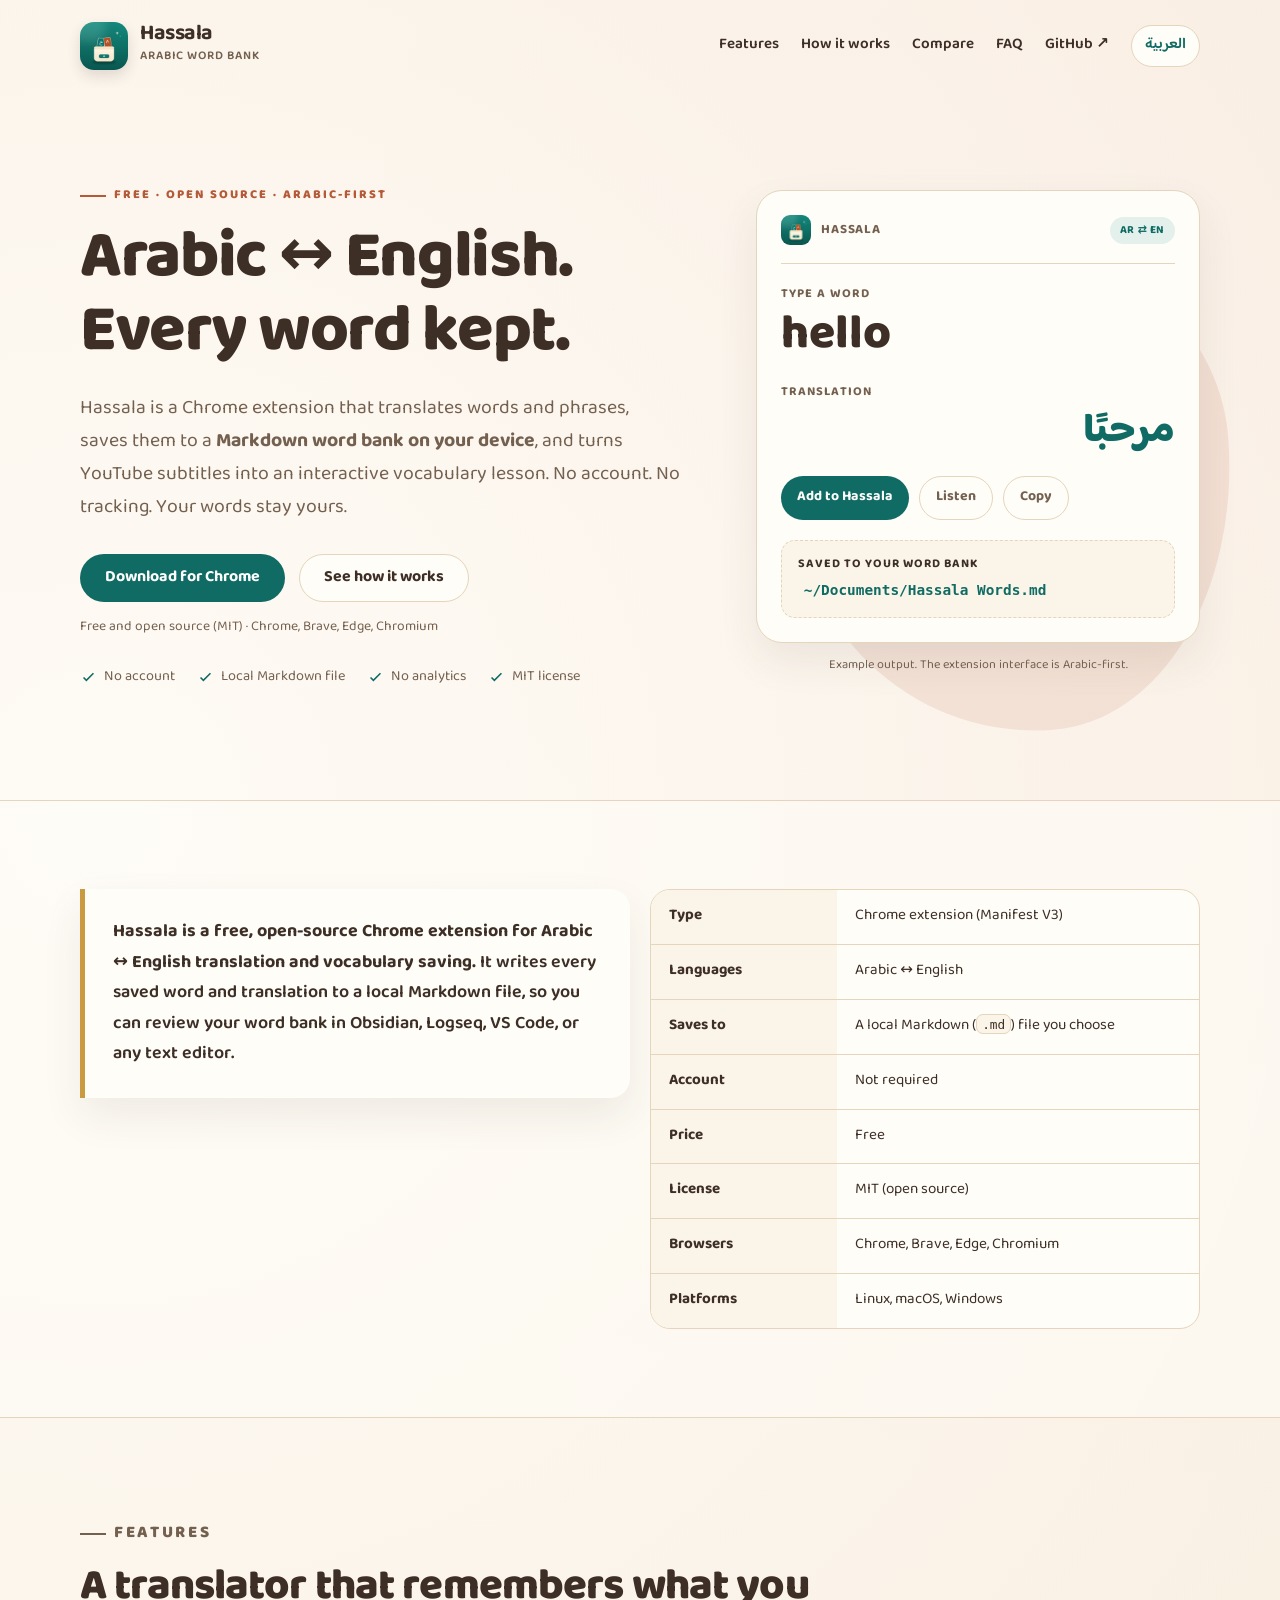
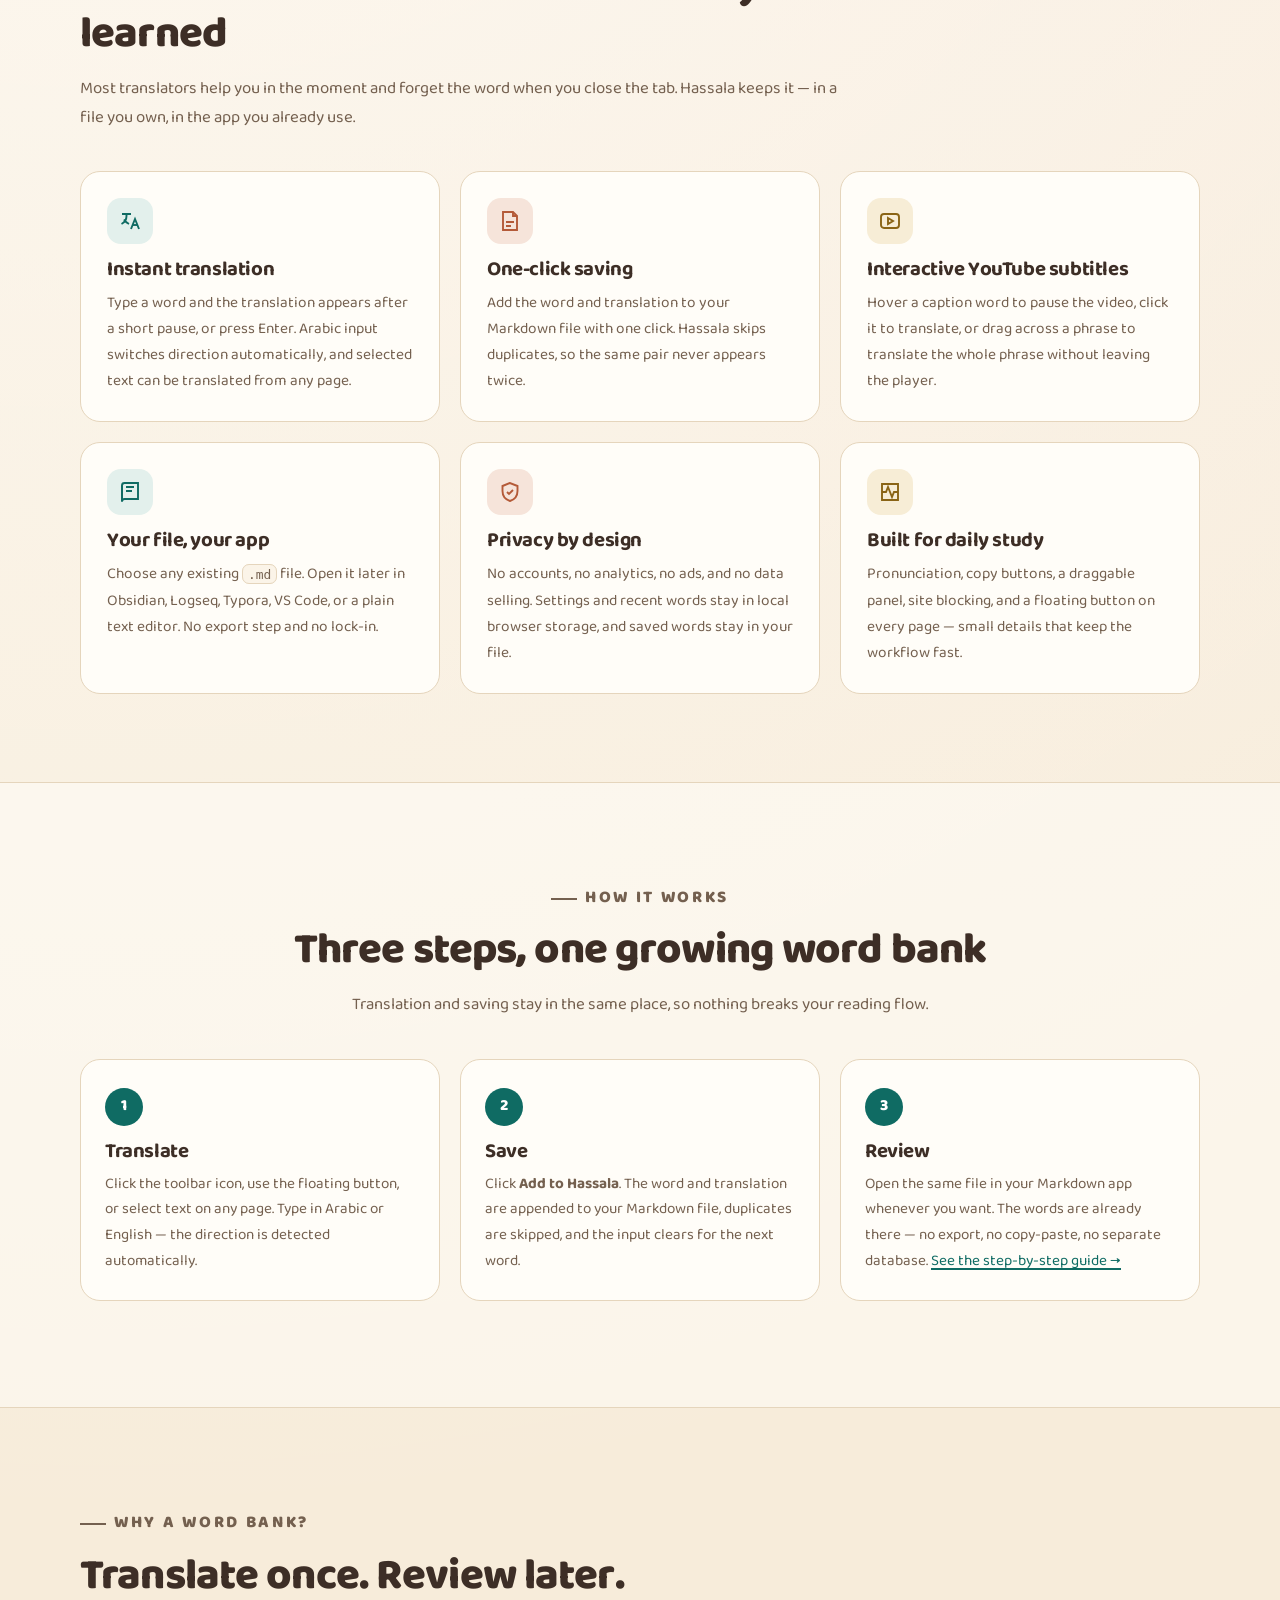
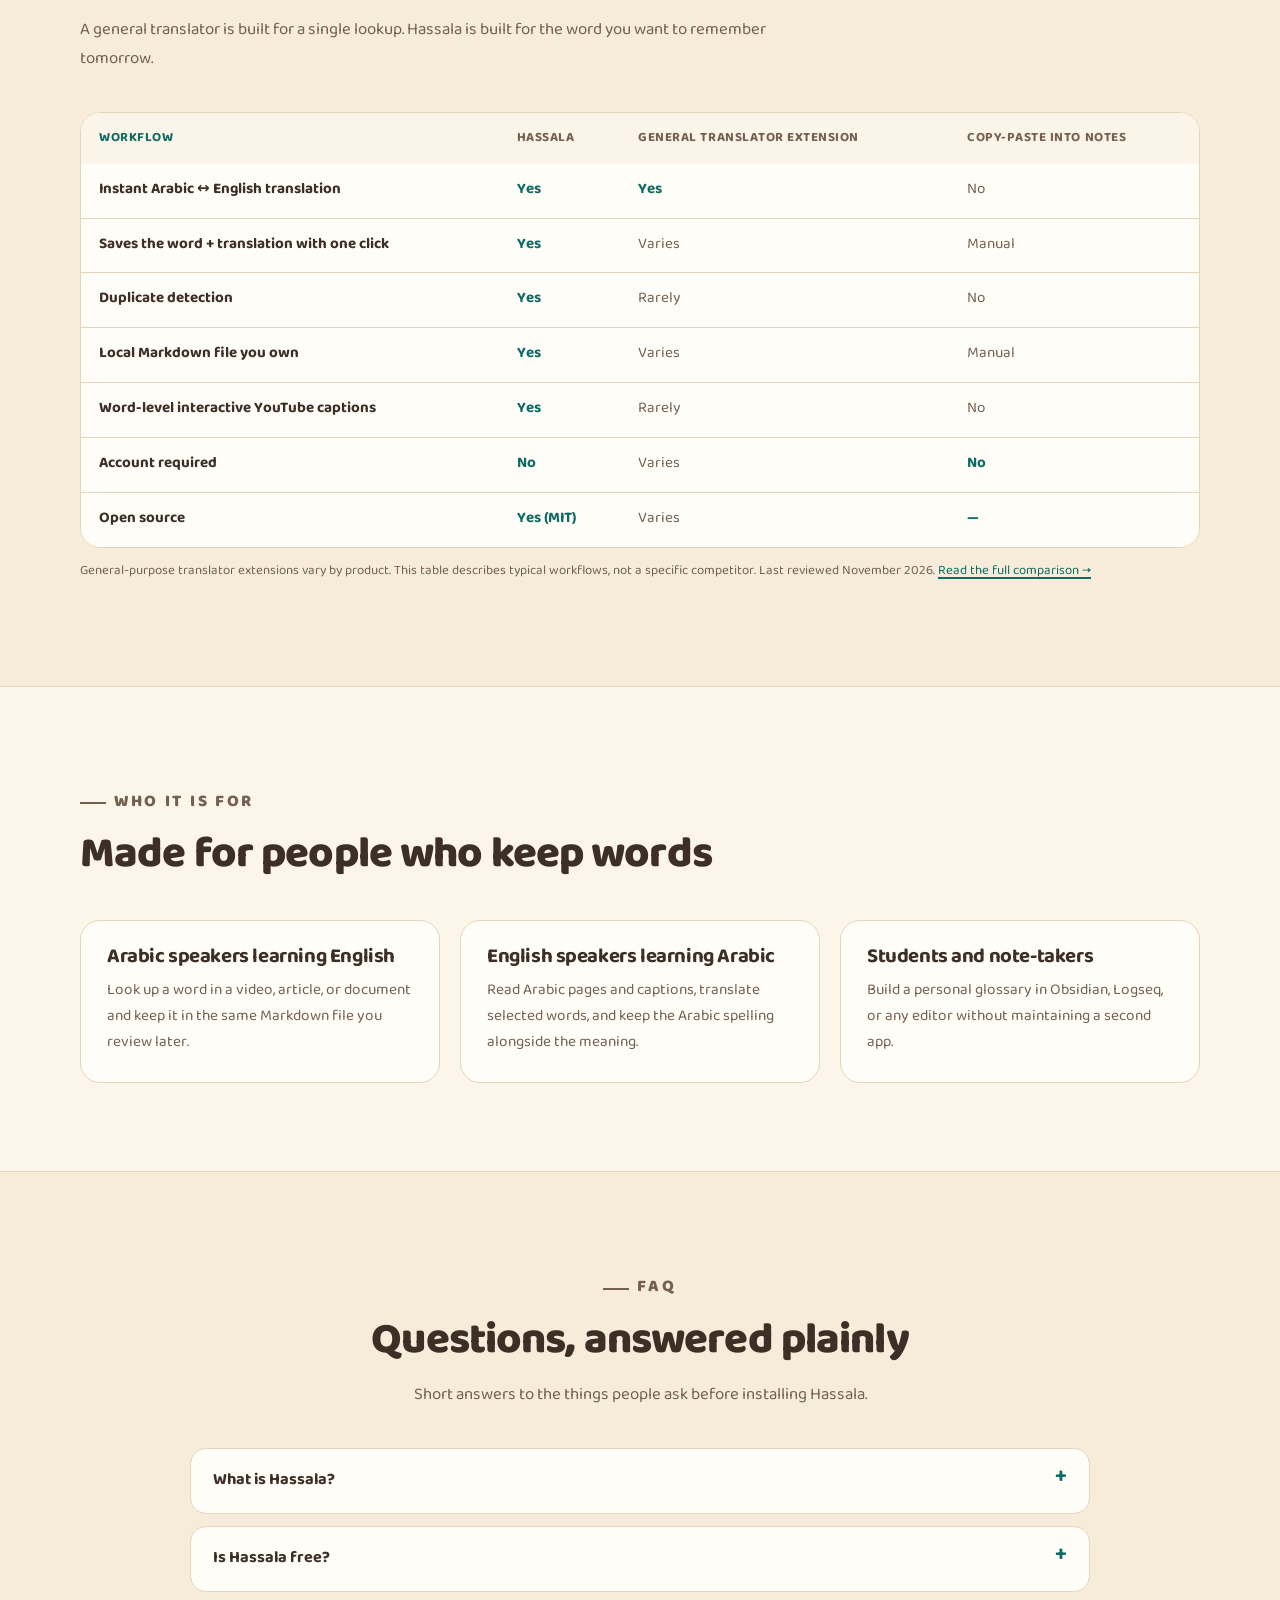
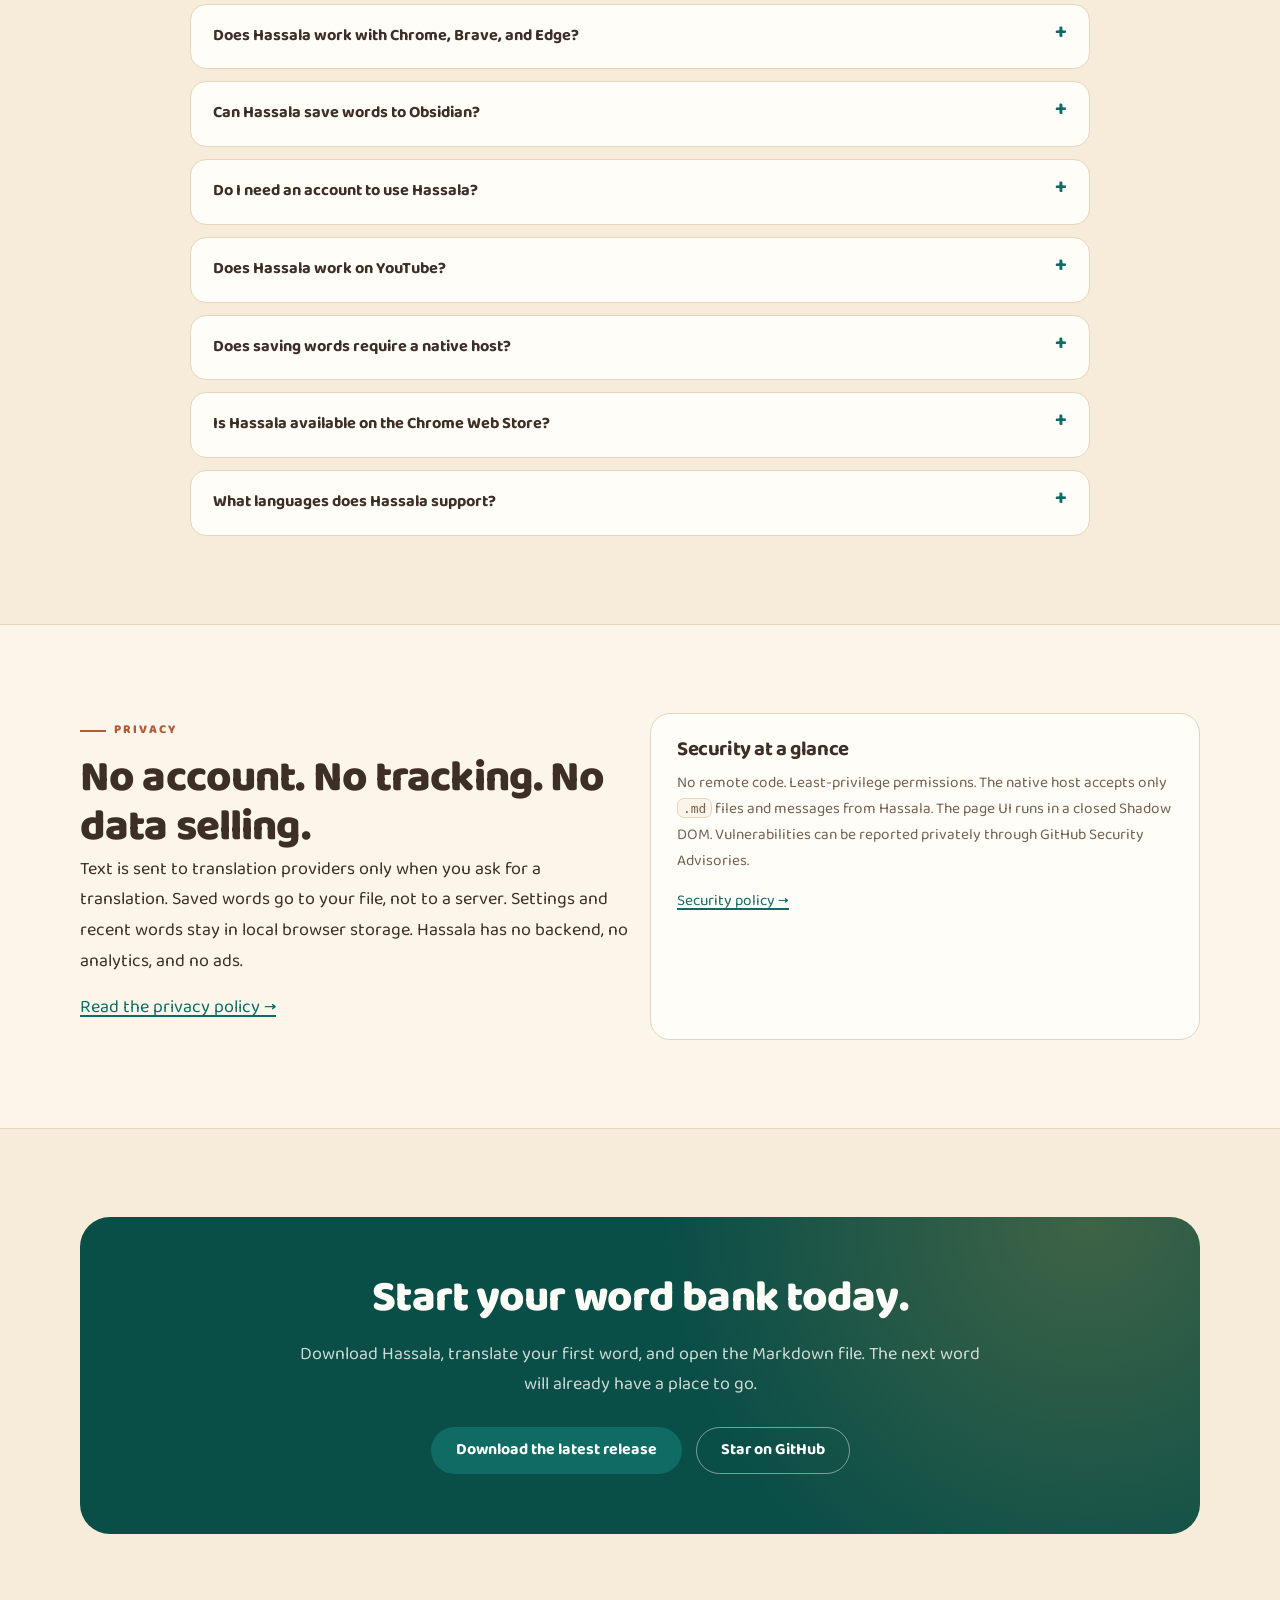
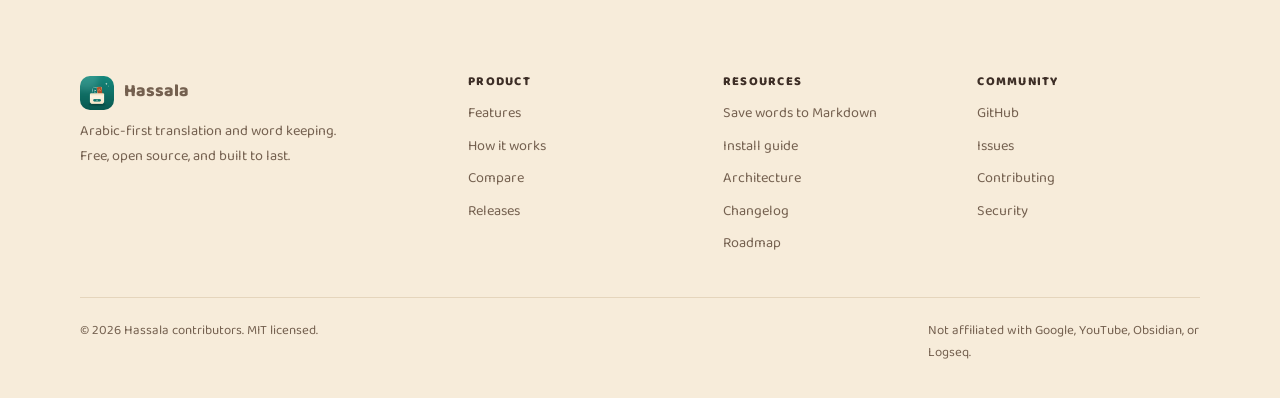
==== site/index.html @ 53e11ca1 "Add bilingual Markdown word bank guides" ====
<!doctype html>
<html lang="en">
<head>
  <meta charset="utf-8">
  <meta name="viewport" content="width=device-width, initial-scale=1">
  <title>Hassala — Arabic ↔ English Chrome Translator &amp; Word Bank</title>
  <meta name="description" content="Hassala is a free, open-source Chrome extension that translates Arabic ↔ English, saves every word to a Markdown word bank on your device, and makes YouTube subtitles interactive. No account, no tracking.">
  <link rel="canonical" href="https://nagdista-dev.github.io/hassala/">
  <link rel="alternate" hreflang="en" href="https://nagdista-dev.github.io/hassala/">
  <link rel="alternate" hreflang="ar" href="https://nagdista-dev.github.io/hassala/ar/">
  <link rel="alternate" hreflang="x-default" href="https://nagdista-dev.github.io/hassala/">
  <meta name="theme-color" content="#0f6b63">
  <meta name="robots" content="index, follow, max-image-preview:large">
  <meta name="author" content="Hassala contributors">

  <meta property="og:type" content="website">
  <meta property="og:site_name" content="Hassala">
  <meta property="og:title" content="Hassala — Arabic ↔ English Translator for Chrome">
  <meta property="og:description" content="Translate Arabic ↔ English, save every word to a Markdown word bank, and turn YouTube subtitles into a vocabulary lesson. Free, open source, no account.">
  <meta property="og:url" content="https://nagdista-dev.github.io/hassala/">
  <meta property="og:image" content="https://nagdista-dev.github.io/hassala/assets/social-preview-en.png">
  <meta property="og:image:width" content="1280">
  <meta property="og:image:height" content="640">
  <meta property="og:image:alt" content="Hassala — Arabic-first translator and Markdown word bank">
  <meta property="og:locale" content="en_US">
  <meta property="og:locale:alternate" content="ar_AR">
  <meta name="twitter:card" content="summary_large_image">
  <meta name="twitter:title" content="Hassala — Arabic ↔ English Translator for Chrome">
  <meta name="twitter:description" content="Translate Arabic ↔ English, save every word to a Markdown word bank, and make YouTube subtitles interactive. Free and open source.">
  <meta name="twitter:image" content="https://nagdista-dev.github.io/hassala/assets/social-preview-en.png">

  <link rel="icon" type="image/png" href="assets/icon128.png">
  <link rel="apple-touch-icon" href="assets/icon192.png">
  <link rel="manifest" href="site.webmanifest">
  <link rel="preload" href="assets/fonts/BalooBhaijaan2-Variable.woff2" as="font" type="font/woff2" crossorigin>
  <link rel="stylesheet" href="assets/style.css">

  <script type="application/ld+json">
  {
    "@context": "https://schema.org",
    "@graph": [
      {
        "@type": "SoftwareApplication",
        "@id": "https://nagdista-dev.github.io/hassala/#app",
        "name": "Hassala",
        "alternateName": ["حصالة", "Hassala Arabic Word Translator"],
        "applicationCategory": "EducationalApplication",
        "applicationSubCategory": "Language Learning",
        "operatingSystem": "Chrome, Brave, Edge, Chromium",
        "description": "Hassala is a free, open-source Chrome extension that translates Arabic and English, saves words to a local Markdown word bank, and makes YouTube subtitles interactive.",
        "url": "https://nagdista-dev.github.io/hassala/",
        "downloadUrl": "https://github.com/nagdista-dev/hassala/releases/latest",
        "codeRepository": "https://github.com/nagdista-dev/hassala",
        "license": "https://opensource.org/licenses/MIT",
        "inLanguage": ["ar", "en"],
        "isAccessibleForFree": true,
        "offers": {
          "@type": "Offer",
          "price": "0",
          "priceCurrency": "USD"
        },
        "featureList": [
          "Instant Arabic ↔ English translation",
          "Save words to a local Markdown word bank",
          "Duplicate detection",
          "Interactive YouTube subtitles",
          "Floating translator on any page",
          "Pronunciation and copy buttons",
          "No account and no tracking"
        ],
        "screenshot": "https://nagdista-dev.github.io/hassala/assets/social-preview-en.png",
        "publisher": {
          "@type": "Organization",
          "name": "Hassala contributors",
          "url": "https://github.com/nagdista-dev/hassala"
        }
      },
      {
        "@type": "WebSite",
        "@id": "https://nagdista-dev.github.io/hassala/#website",
        "name": "Hassala",
        "url": "https://nagdista-dev.github.io/hassala/",
        "inLanguage": ["en", "ar"],
        "about": { "@id": "https://nagdista-dev.github.io/hassala/#app" }
      },
      {
        "@type": "FAQPage",
        "@id": "https://nagdista-dev.github.io/hassala/#faq",
        "mainEntity": [
          {
            "@type": "Question",
            "name": "What is Hassala?",
            "acceptedAnswer": {
              "@type": "Answer",
              "text": "Hassala is a free, open-source Chrome extension for Arabic ↔ English translation and vocabulary saving. It translates words and phrases, writes each saved word and translation to a Markdown file on your device, and makes YouTube subtitles interactive. It does not require an account."
            }
          },
          {
            "@type": "Question",
            "name": "Is Hassala free?",
            "acceptedAnswer": {
              "@type": "Answer",
              "text": "Yes. Hassala is free and open source under the MIT license. There is no subscription, no account, and no paid tier."
            }
          },
          {
            "@type": "Question",
            "name": "Does Hassala work with Chrome, Brave, and Edge?",
            "acceptedAnswer": {
              "@type": "Answer",
              "text": "Yes. Hassala is a Manifest V3 extension that runs on Chrome, Brave, Edge, and Chromium on Linux, macOS, and Windows."
            }
          },
          {
            "@type": "Question",
            "name": "Can Hassala save words to Obsidian?",
            "acceptedAnswer": {
              "@type": "Answer",
              "text": "Yes. Hassala saves words to a standard Markdown file at a path you choose, so you can open that file in Obsidian, Logseq, Typora, VS Code, or any Markdown editor. The file does not have to live inside an Obsidian vault."
            }
          },
          {
            "@type": "Question",
            "name": "Do I need an account to use Hassala?",
            "acceptedAnswer": {
              "@type": "Answer",
              "text": "No. Hassala has no accounts, no sign-in, no analytics, and no tracking. Settings and recent words are stored locally in the browser."
            }
          },
          {
            "@type": "Question",
            "name": "Does Hassala work on YouTube?",
            "acceptedAnswer": {
              "@type": "Answer",
              "text": "Yes. When captions are enabled, Hassala replaces the native caption layer with interactive subtitles. Hover a word to pause the video, click a word to translate it, or drag across a phrase to translate the whole phrase."
            }
          },
          {
            "@type": "Question",
            "name": "Does saving words require a native host?",
            "acceptedAnswer": {
              "@type": "Answer",
              "text": "Yes. Browsers cannot write to arbitrary files, so Hassala uses a small local native messaging host to append rows to your Markdown file. The host is installed once, runs locally, and accepts messages only from Hassala. Translation, subtitles, and the floating panel work without it."
            }
          },
          {
            "@type": "Question",
            "name": "Is Hassala available on the Chrome Web Store?",
            "acceptedAnswer": {
              "@type": "Answer",
              "text": "Not yet. The Chrome Web Store release is being prepared. You can install Hassala today from the public GitHub releases page using the tester package and Load unpacked."
            }
          },
          {
            "@type": "Question",
            "name": "What languages does Hassala support?",
            "acceptedAnswer": {
              "@type": "Answer",
              "text": "Hassala translates between Arabic and English. The interface is Arabic-first with full right-to-left support, and the project documentation is available in English."
            }
          }
        ]
      }
    ]
  }
  </script>
</head>
<body>
  <a class="skip-link" href="#main">Skip to content</a>

  <header class="site-header">
    <div class="wrap">
      <a class="brand" href="./" aria-label="Hassala home">
        <img src="assets/icon128.png" width="48" height="48" alt="">
        <span class="brand-text">
          <strong>Hassala</strong>
          <span class="brand-sub">Arabic word bank</span>
        </span>
      </a>
      <nav class="site-nav" aria-label="Main navigation">
        <a href="#features">Features</a>
        <a href="#how-it-works">How it works</a>
        <a href="compare/">Compare</a>
        <a href="#faq">FAQ</a>
        <a href="https://github.com/nagdista-dev/hassala" rel="noopener">GitHub ↗</a>
        <a class="lang-switch" href="ar/" lang="ar" hreflang="ar">العربية</a>
      </nav>
    </div>
  </header>

  <main id="main">
    <section class="hero wrap" aria-labelledby="hero-title">
      <div>
        <p class="eyebrow">Free · Open source · Arabic-first</p>
        <h1 id="hero-title">Arabic ↔ English.<br>Every word kept.</h1>
        <p class="lead">
          Hassala is a Chrome extension that translates words and phrases, saves
          them to a <strong>Markdown word bank on your device</strong>, and turns
          YouTube subtitles into an interactive vocabulary lesson. No account. No
          tracking. Your words stay yours.
        </p>
        <div class="hero-actions">
          <a class="button" href="https://github.com/nagdista-dev/hassala/releases/latest" rel="noopener">
            Download for Chrome
          </a>
          <a class="button secondary" href="#how-it-works">See how it works</a>
        </div>
        <p class="hero-note">Free and open source (MIT) · Chrome, Brave, Edge, Chromium</p>
        <ul class="trust-row">
          <li>
            <svg viewBox="0 0 24 24" fill="none" stroke="currentColor" stroke-width="2.2" aria-hidden="true"><path d="m5 12 4 4L19 6"/></svg>
            No account
          </li>
          <li>
            <svg viewBox="0 0 24 24" fill="none" stroke="currentColor" stroke-width="2.2" aria-hidden="true"><path d="m5 12 4 4L19 6"/></svg>
            Local Markdown file
          </li>
          <li>
            <svg viewBox="0 0 24 24" fill="none" stroke="currentColor" stroke-width="2.2" aria-hidden="true"><path d="m5 12 4 4L19 6"/></svg>
            No analytics
          </li>
          <li>
            <svg viewBox="0 0 24 24" fill="none" stroke="currentColor" stroke-width="2.2" aria-hidden="true"><path d="m5 12 4 4L19 6"/></svg>
            MIT license
          </li>
        </ul>
      </div>

      <div class="demo" aria-label="Example of a translated word saved to a Markdown file">
        <div class="demo-card">
          <div class="demo-head">
            <img src="assets/icon128.png" width="30" height="30" alt="">
            Hassala
            <span class="demo-badge">AR ⇄ EN</span>
          </div>
          <p class="demo-label">Type a word</p>
          <div class="demo-word" lang="en">hello</div>
          <p class="demo-label">Translation</p>
          <div class="demo-translation rtl" lang="ar" dir="rtl">مرحبًا</div>
          <div class="demo-actions">
            <span class="demo-save">Add to Hassala</span>
            <span class="demo-copy">Listen</span>
            <span class="demo-copy">Copy</span>
          </div>
          <div class="demo-file">
            <strong>Saved to your word bank</strong>
            <code>~/Documents/Hassala Words.md</code>
          </div>
        </div>
        <p class="demo-caption">Example output. The extension interface is Arabic-first.</p>
      </div>
    </section>

    <section class="section tint" aria-labelledby="definition-title">
      <div class="wrap">
        <div class="grid grid-2">
          <div class="callout">
            <p id="definition-title">
              <strong>Hassala is a free, open-source Chrome extension for Arabic ↔
              English translation and vocabulary saving.</strong> It writes every
              saved word and translation to a local Markdown file, so you can
              review your word bank in Obsidian, Logseq, VS Code, or any text
              editor.
            </p>
          </div>
          <div>
            <table class="fact-table">
              <caption class="sr-only">Hassala at a glance</caption>
              <tbody>
                <tr><th scope="row">Type</th><td>Chrome extension (Manifest V3)</td></tr>
                <tr><th scope="row">Languages</th><td>Arabic ↔ English</td></tr>
                <tr><th scope="row">Saves to</th><td>A local Markdown (<code>.md</code>) file you choose</td></tr>
                <tr><th scope="row">Account</th><td>Not required</td></tr>
                <tr><th scope="row">Price</th><td>Free</td></tr>
                <tr><th scope="row">License</th><td>MIT (open source)</td></tr>
                <tr><th scope="row">Browsers</th><td>Chrome, Brave, Edge, Chromium</td></tr>
                <tr><th scope="row">Platforms</th><td>Linux, macOS, Windows</td></tr>
              </tbody>
            </table>
          </div>
        </div>
      </div>
    </section>

    <section class="section" id="features" aria-labelledby="features-title">
      <div class="wrap">
        <div class="section-head">
          <p class="eyebrow">Features</p>
          <h2 id="features-title">A translator that remembers what you learned</h2>
          <p>
            Most translators help you in the moment and forget the word when you
            close the tab. Hassala keeps it — in a file you own, in the app you
            already use.
          </p>
        </div>

        <div class="grid grid-3">
          <article class="card">
            <span class="icon" aria-hidden="true">
              <svg viewBox="0 0 24 24" fill="none" stroke="currentColor" stroke-width="1.9"><path d="M4 5h9M8.5 5v2c0 3.5-2 6.5-5 8"/><path d="M6 10.5c1.2 2 3 3.5 5 4.5"/><path d="m13 20 4-10 4 10"/><path d="M14.5 16h5"/></svg>
            </span>
            <h3>Instant translation</h3>
            <p>
              Type a word and the translation appears after a short pause, or
              press Enter. Arabic input switches direction automatically, and
              selected text can be translated from any page.
            </p>
          </article>

          <article class="card">
            <span class="icon rust" aria-hidden="true">
              <svg viewBox="0 0 24 24" fill="none" stroke="currentColor" stroke-width="1.9"><path d="M5 3h10l4 4v14H5z"/><path d="M15 3v4h4"/><path d="M8 13h8M8 17h5"/></svg>
            </span>
            <h3>One-click saving</h3>
            <p>
              Add the word and translation to your Markdown file with one click.
              Hassala skips duplicates, so the same pair never appears twice.
            </p>
          </article>

          <article class="card">
            <span class="icon gold" aria-hidden="true">
              <svg viewBox="0 0 24 24" fill="none" stroke="currentColor" stroke-width="1.9"><rect x="3" y="5" width="18" height="14" rx="3"/><path d="m10 9 5 3-5 3z"/></svg>
            </span>
            <h3>Interactive YouTube subtitles</h3>
            <p>
              Hover a caption word to pause the video, click it to translate, or
              drag across a phrase to translate the whole phrase without leaving
              the player.
            </p>
          </article>

          <article class="card">
            <span class="icon" aria-hidden="true">
              <svg viewBox="0 0 24 24" fill="none" stroke="currentColor" stroke-width="1.9"><path d="M4 5.5A2.5 2.5 0 0 1 6.5 3H20v16H6.5A2.5 2.5 0 0 0 4 21.5z"/><path d="M4 5.5v16"/><path d="M8 7h8M8 11h6"/></svg>
            </span>
            <h3>Your file, your app</h3>
            <p>
              Choose any existing <code>.md</code> file. Open it later in
              Obsidian, Logseq, Typora, VS Code, or a plain text editor. No
              export step and no lock-in.
            </p>
          </article>

          <article class="card">
            <span class="icon rust" aria-hidden="true">
              <svg viewBox="0 0 24 24" fill="none" stroke="currentColor" stroke-width="1.9"><path d="M12 3 4.5 6v5c0 4.5 3 8.5 7.5 10 4.5-1.5 7.5-5.5 7.5-10V6z"/><path d="m9 12 2 2 4-4"/></svg>
            </span>
            <h3>Privacy by design</h3>
            <p>
              No accounts, no analytics, no ads, and no data selling. Settings and
              recent words stay in local browser storage, and saved words stay in
              your file.
            </p>
          </article>

          <article class="card">
            <span class="icon gold" aria-hidden="true">
              <svg viewBox="0 0 24 24" fill="none" stroke="currentColor" stroke-width="1.9"><path d="M4 12h4l2-5 4 10 2-5h4"/><path d="M4 4h16v16H4z"/></svg>
            </span>
            <h3>Built for daily study</h3>
            <p>
              Pronunciation, copy buttons, a draggable panel, site blocking, and
              a floating button on every page — small details that keep the
              workflow fast.
            </p>
          </article>
        </div>
      </div>
    </section>

    <section class="section tint" id="how-it-works" aria-labelledby="how-title">
      <div class="wrap">
        <div class="section-head center">
          <p class="eyebrow">How it works</p>
          <h2 id="how-title">Three steps, one growing word bank</h2>
          <p>Translation and saving stay in the same place, so nothing breaks your reading flow.</p>
        </div>

        <ol class="steps">
          <li class="step">
            <h3>Translate</h3>
            <p>
              Click the toolbar icon, use the floating button, or select text on
              any page. Type in Arabic or English — the direction is detected
              automatically.
            </p>
          </li>
          <li class="step">
            <h3>Save</h3>
            <p>
              Click <strong>Add to Hassala</strong>. The word and translation are
              appended to your Markdown file, duplicates are skipped, and the
              input clears for the next word.
            </p>
          </li>
          <li class="step">
            <h3>Review</h3>
            <p>
              Open the same file in your Markdown app whenever you want. The words
              are already there — no export, no copy-paste, no separate database.
              <a href="guides/save-words-to-markdown/">See the step-by-step guide →</a>
            </p>
          </li>
        </ol>
      </div>
    </section>

    <section class="section" aria-labelledby="compare-title">
      <div class="wrap">
        <div class="section-head">
          <p class="eyebrow">Why a word bank?</p>
          <h2 id="compare-title">Translate once. Review later.</h2>
          <p>
            A general translator is built for a single lookup. Hassala is built
            for the word you want to remember tomorrow.
          </p>
        </div>

        <div class="table-scroll">
          <table class="compare-table">
            <thead>
              <tr>
                <th scope="col">Workflow</th>
                <th scope="col">Hassala</th>
                <th scope="col">General translator extension</th>
                <th scope="col">Copy-paste into notes</th>
              </tr>
            </thead>
            <tbody>
              <tr>
                <td>Instant Arabic ↔ English translation</td>
                <td class="yes">Yes</td>
                <td class="yes">Yes</td>
                <td class="varies">No</td>
              </tr>
              <tr>
                <td>Saves the word + translation with one click</td>
                <td class="yes">Yes</td>
                <td class="varies">Varies</td>
                <td class="varies">Manual</td>
              </tr>
              <tr>
                <td>Duplicate detection</td>
                <td class="yes">Yes</td>
                <td class="varies">Rarely</td>
                <td class="varies">No</td>
              </tr>
              <tr>
                <td>Local Markdown file you own</td>
                <td class="yes">Yes</td>
                <td class="varies">Varies</td>
                <td class="varies">Manual</td>
              </tr>
              <tr>
                <td>Word-level interactive YouTube captions</td>
                <td class="yes">Yes</td>
                <td class="varies">Rarely</td>
                <td class="varies">No</td>
              </tr>
              <tr>
                <td>Account required</td>
                <td class="yes">No</td>
                <td class="varies">Varies</td>
                <td class="yes">No</td>
              </tr>
              <tr>
                <td>Open source</td>
                <td class="yes">Yes (MIT)</td>
                <td class="varies">Varies</td>
                <td class="yes">—</td>
              </tr>
            </tbody>
          </table>
        </div>
        <p class="table-note">
          General-purpose translator extensions vary by product. This table
          describes typical workflows, not a specific competitor. Last reviewed
          November 2026. <a href="compare/">Read the full comparison →</a>
        </p>
      </div>
    </section>

    <section class="section tint" aria-labelledby="who-title">
      <div class="wrap">
        <div class="section-head">
          <p class="eyebrow">Who it is for</p>
          <h2 id="who-title">Made for people who keep words</h2>
        </div>
        <div class="grid grid-3">
          <div class="card">
            <h3>Arabic speakers learning English</h3>
            <p>Look up a word in a video, article, or document and keep it in the same Markdown file you review later.</p>
          </div>
          <div class="card">
            <h3>English speakers learning Arabic</h3>
            <p>Read Arabic pages and captions, translate selected words, and keep the Arabic spelling alongside the meaning.</p>
          </div>
          <div class="card">
            <h3>Students and note-takers</h3>
            <p>Build a personal glossary in Obsidian, Logseq, or any editor without maintaining a second app.</p>
          </div>
        </div>
      </div>
    </section>

    <section class="section" id="faq" aria-labelledby="faq-title">
      <div class="wrap">
        <div class="section-head center">
          <p class="eyebrow">FAQ</p>
          <h2 id="faq-title">Questions, answered plainly</h2>
          <p>Short answers to the things people ask before installing Hassala.</p>
        </div>

        <div class="faq">
          <details class="faq-item">
            <summary>What is Hassala?</summary>
            <p>
              Hassala is a free, open-source Chrome extension for Arabic ↔ English
              translation and vocabulary saving. It translates words and phrases,
              writes each saved word and translation to a Markdown file on your
              device, and makes YouTube subtitles interactive. It does not require
              an account.
            </p>
          </details>

          <details class="faq-item">
            <summary>Is Hassala free?</summary>
            <p>
              Yes. Hassala is free and open source under the MIT license. There is
              no subscription, no account, and no paid tier.
            </p>
          </details>

          <details class="faq-item">
            <summary>Does Hassala work with Chrome, Brave, and Edge?</summary>
            <p>
              Yes. Hassala is a Manifest V3 extension that runs on Chrome, Brave,
              Edge, and Chromium on Linux, macOS, and Windows.
            </p>
          </details>

          <details class="faq-item">
            <summary>Can Hassala save words to Obsidian?</summary>
            <p>
              Yes. Hassala saves words to a standard Markdown file at a path you
              choose, so you can open that file in Obsidian, Logseq, Typora, VS
              Code, or any Markdown editor. The file does not have to live inside
              an Obsidian vault.
              <a href="guides/save-words-to-markdown/">Follow the step-by-step guide →</a>
            </p>
          </details>

          <details class="faq-item">
            <summary>Do I need an account to use Hassala?</summary>
            <p>
              No. Hassala has no accounts, no sign-in, no analytics, and no
              tracking. Settings and recent words are stored locally in the
              browser.
            </p>
          </details>

          <details class="faq-item">
            <summary>Does Hassala work on YouTube?</summary>
            <p>
              Yes. When captions are enabled, Hassala replaces the native caption
              layer with interactive subtitles. Hover a word to pause the video,
              click a word to translate it, or drag across a phrase to translate
              the whole phrase.
            </p>
          </details>

          <details class="faq-item">
            <summary>Does saving words require a native host?</summary>
            <p>
              Yes. Browsers cannot write to arbitrary files, so Hassala uses a
              small local native messaging host to append rows to your Markdown
              file. The host is installed once, runs locally, and accepts messages
              only from Hassala. Translation, subtitles, and the floating panel
              work without it.
            </p>
          </details>

          <details class="faq-item">
            <summary>Is Hassala available on the Chrome Web Store?</summary>
            <p>
              Not yet. The Chrome Web Store release is being prepared. You can
              install Hassala today from the public
              <a href="https://github.com/nagdista-dev/hassala/releases/latest" rel="noopener">GitHub releases page</a>
              using the tester package and Load unpacked.
            </p>
          </details>

          <details class="faq-item">
            <summary>What languages does Hassala support?</summary>
            <p>
              Hassala translates between Arabic and English. The interface is
              Arabic-first with full right-to-left support, and the project
              documentation is available in English.
            </p>
          </details>
        </div>
      </div>
    </section>

    <section class="section tint" aria-labelledby="privacy-title">
      <div class="wrap">
        <div class="grid grid-2">
          <div>
            <p class="eyebrow">Privacy</p>
            <h2 id="privacy-title">No account. No tracking. No data selling.</h2>
            <p>
              Text is sent to translation providers only when you ask for a
              translation. Saved words go to your file, not to a server. Settings
              and recent words stay in local browser storage. Hassala has no
              backend, no analytics, and no ads.
            </p>
            <p>
              <a href="https://github.com/nagdista-dev/hassala/blob/main/docs/PRIVACY.md" rel="noopener">Read the privacy policy →</a>
            </p>
          </div>
          <div class="card">
            <h3>Security at a glance</h3>
            <p>
              No remote code. Least-privilege permissions. The native host accepts
              only <code>.md</code> files and messages from Hassala. The page UI
              runs in a closed Shadow DOM. Vulnerabilities can be reported
              privately through GitHub Security Advisories.
            </p>
            <p style="margin-top: 14px;">
              <a href="https://github.com/nagdista-dev/hassala/security/policy" rel="noopener">Security policy →</a>
            </p>
          </div>
        </div>
      </div>
    </section>

    <section class="section">
      <div class="wrap">
        <div class="cta-band">
          <h2>Start your word bank today.</h2>
          <p>
            Download Hassala, translate your first word, and open the Markdown
            file. The next word will already have a place to go.
          </p>
          <div class="hero-actions">
            <a class="button" href="https://github.com/nagdista-dev/hassala/releases/latest" rel="noopener">
              Download the latest release
            </a>
            <a class="button ghost-light" href="https://github.com/nagdista-dev/hassala" rel="noopener">
              Star on GitHub
            </a>
          </div>
        </div>
      </div>
    </section>
  </main>

  <footer class="site-footer">
    <div class="wrap">
      <div class="footer-grid">
        <div>
          <a class="footer-brand" href="./">
            <img src="assets/icon128.png" width="34" height="34" alt="">
            Hassala
          </a>
          <p>Arabic-first translation and word keeping. Free, open source, and built to last.</p>
        </div>
        <div>
          <h2>Product</h2>
          <ul>
            <li><a href="#features">Features</a></li>
            <li><a href="#how-it-works">How it works</a></li>
            <li><a href="compare/">Compare</a></li>
            <li><a href="https://github.com/nagdista-dev/hassala/releases" rel="noopener">Releases</a></li>
          </ul>
        </div>
        <div>
          <h2>Resources</h2>
          <ul>
            <li><a href="guides/save-words-to-markdown/">Save words to Markdown</a></li>
            <li><a href="https://github.com/nagdista-dev/hassala/blob/main/docs/INSTALL.md" rel="noopener">Install guide</a></li>
            <li><a href="https://github.com/nagdista-dev/hassala/blob/main/docs/ARCHITECTURE.md" rel="noopener">Architecture</a></li>
            <li><a href="https://github.com/nagdista-dev/hassala/blob/main/CHANGELOG.md" rel="noopener">Changelog</a></li>
            <li><a href="https://github.com/nagdista-dev/hassala/blob/main/docs/ROADMAP.md" rel="noopener">Roadmap</a></li>
          </ul>
        </div>
        <div>
          <h2>Community</h2>
          <ul>
            <li><a href="https://github.com/nagdista-dev/hassala" rel="noopener">GitHub</a></li>
            <li><a href="https://github.com/nagdista-dev/hassala/issues" rel="noopener">Issues</a></li>
            <li><a href="https://github.com/nagdista-dev/hassala/blob/main/CONTRIBUTING.md" rel="noopener">Contributing</a></li>
            <li><a href="https://github.com/nagdista-dev/hassala/security/policy" rel="noopener">Security</a></li>
          </ul>
        </div>
      </div>
      <div class="footer-bottom">
        <p>© 2026 Hassala contributors. MIT licensed.</p>
        <p>Not affiliated with Google, YouTube, Obsidian, or Logseq.</p>
      </div>
    </div>
  </footer>
</body>
</html>
---- site/assets/style.css ----
@font-face {
  font-family: "Baloo Bhaijaan 2";
  src: url("fonts/BalooBhaijaan2-Variable.woff2") format("woff2");
  font-weight: 400 800;
  font-style: normal;
  font-display: swap;
}

:root {
  --bg: #f7ecda;
  --bg-soft: #fbf4e8;
  --surface: #fffdf8;
  --ink: #3d2e26;
  --muted: #74604f;
  --teal: #0f6b63;
  --teal-dark: #0a4e48;
  --teal-soft: #e3f0ec;
  --rust: #b45a38;
  --rust-soft: #f6e4da;
  --gold: #c99a3f;
  --line: #e5d5bc;
  --shadow: 0 18px 40px rgba(61, 46, 38, 0.08);
  --radius: 20px;
  --max: 1120px;
}

*,
*::before,
*::after {
  box-sizing: border-box;
}

html {
  scroll-behavior: smooth;
  scroll-padding-top: 24px;
}

body {
  margin: 0;
  background:
    radial-gradient(circle at 8% 12%, rgba(255, 253, 248, 0.9), transparent 38%),
    radial-gradient(circle at 92% 4%, rgba(246, 228, 218, 0.7), transparent 34%),
    var(--bg);
  color: var(--ink);
  font-family: "Baloo Bhaijaan 2", "Segoe UI", system-ui, sans-serif;
  font-size: 18px;
  line-height: 1.7;
  text-rendering: optimizeLegibility;
}

img {
  max-width: 100%;
  height: auto;
}

a {
  color: var(--teal);
  text-decoration-thickness: 1.5px;
  text-underline-offset: 3px;
}

a:hover {
  color: var(--teal-dark);
}

:focus-visible {
  outline: 3px solid var(--gold);
  outline-offset: 3px;
  border-radius: 6px;
}

h1,
h2,
h3 {
  margin: 0;
  line-height: 1.12;
  letter-spacing: -0.02em;
}

h1 {
  font-size: clamp(2.5rem, 5.2vw, 4.2rem);
  font-weight: 800;
}

h2 {
  font-size: clamp(1.9rem, 3.4vw, 2.9rem);
  font-weight: 800;
}

h3 {
  font-size: 1.28rem;
  font-weight: 700;
}

p {
  margin: 0 0 1rem;
}

code {
  padding: 0.12em 0.38em;
  border: 1px solid var(--line);
  border-radius: 7px;
  background: var(--bg-soft);
  font-family: "DejaVu Sans Mono", ui-monospace, monospace;
  font-size: 0.84em;
  direction: ltr;
  unicode-bidi: embed;
}

.sr-only {
  position: absolute;
  width: 1px;
  height: 1px;
  padding: 0;
  margin: -1px;
  overflow: hidden;
  clip: rect(0, 0, 0, 0);
  white-space: nowrap;
  border: 0;
}

.skip-link {
  position: absolute;
  inset-inline-start: 16px;
  top: -80px;
  z-index: 100;
  padding: 10px 16px;
  border-radius: 10px;
  background: var(--teal);
  color: #fff;
  font-weight: 700;
  transition: top 0.15s ease;
}

.skip-link:focus {
  top: 16px;
  color: #fff;
}

.wrap {
  width: min(var(--max), calc(100% - 40px));
  margin-inline: auto;
}

.site-header {
  padding-block: 22px;
}

.site-header .wrap {
  display: flex;
  align-items: center;
  gap: 20px;
  flex-wrap: wrap;
}

.brand {
  display: inline-flex;
  align-items: center;
  gap: 12px;
  color: var(--ink);
  text-decoration: none;
}

.brand img {
  width: 48px;
  height: 48px;
  border-radius: 14px;
  box-shadow: 0 6px 14px rgba(61, 46, 38, 0.14);
}

.brand strong {
  display: block;
  color: var(--ink);
  font-size: 1.35rem;
  line-height: 1;
  letter-spacing: -0.02em;
}

.brand-sub {
  display: block;
  margin-top: 2px;
  color: var(--muted);
  font-size: 0.76rem;
  font-weight: 600;
  letter-spacing: 0.08em;
  text-transform: uppercase;
}

.site-nav {
  display: flex;
  align-items: center;
  gap: 22px;
  margin-inline-start: auto;
  flex-wrap: wrap;
}

.site-nav a {
  color: var(--ink);
  font-size: 0.95rem;
  font-weight: 600;
  text-decoration: none;
}

.site-nav a:hover {
  color: var(--teal);
}

.site-nav .nav-cta {
  padding: 9px 16px;
  border-radius: 999px;
  background: var(--teal);
  color: #fff;
}

.site-nav .nav-cta:hover {
  background: var(--teal-dark);
  color: #fff;
}

.lang-switch {
  padding: 7px 13px;
  border: 1.5px solid var(--line);
  border-radius: 999px;
  background: var(--surface);
  color: var(--teal) !important;
  font-size: 0.88rem;
  font-weight: 700;
  text-decoration: none;
}

.lang-switch:hover {
  border-color: var(--teal);
}

.hero {
  display: grid;
  grid-template-columns: 1.15fr 0.85fr;
  gap: clamp(36px, 6vw, 76px);
  align-items: center;
  padding-block: clamp(44px, 7vw, 86px) clamp(56px, 8vw, 96px);
}

.eyebrow {
  display: inline-flex;
  align-items: center;
  gap: 8px;
  margin-bottom: 16px;
  color: var(--rust);
  font-size: 0.78rem;
  font-weight: 800;
  letter-spacing: 0.16em;
  text-transform: uppercase;
}

.eyebrow::before {
  content: "";
  width: 26px;
  height: 2px;
  background: currentColor;
}

.lead {
  max-width: 56ch;
  margin-top: 20px;
  color: var(--muted);
  font-size: clamp(1.06rem, 1.6vw, 1.22rem);
}

.hero-actions {
  display: flex;
  align-items: center;
  gap: 14px;
  flex-wrap: wrap;
  margin-top: 30px;
}

.button {
  display: inline-flex;
  align-items: center;
  justify-content: center;
  gap: 9px;
  padding: 14px 24px;
  border: 1.5px solid transparent;
  border-radius: 999px;
  background: var(--teal);
  color: #fff;
  font-size: 1rem;
  font-weight: 700;
  line-height: 1.1;
  text-decoration: none;
  transition: transform 0.15s ease, background 0.15s ease, border-color 0.15s ease;
}

.button:hover {
  transform: translateY(-1px);
  background: var(--teal-dark);
  color: #fff;
}

.button.secondary {
  border-color: var(--line);
  background: var(--surface);
  color: var(--ink);
}

.button.secondary:hover {
  border-color: var(--teal);
  background: var(--surface);
  color: var(--teal);
}

.button.ghost-light {
  border-color: rgba(255, 253, 248, 0.45);
  background: transparent;
  color: #fff;
}

.button.ghost-light:hover {
  border-color: #fff;
  background: rgba(255, 255, 255, 0.08);
  color: #fff;
}

.hero-note {
  margin-top: 14px;
  color: var(--muted);
  font-size: 0.86rem;
}

.trust-row {
  display: flex;
  gap: 10px 22px;
  flex-wrap: wrap;
  margin-top: 26px;
  padding: 0;
  list-style: none;
  color: var(--muted);
  font-size: 0.9rem;
}

.trust-row li {
  display: inline-flex;
  align-items: center;
  gap: 7px;
}

.trust-row svg {
  width: 17px;
  height: 17px;
  color: var(--teal);
}

/* Hero demo */
.demo {
  position: relative;
}

.demo::before {
  content: "";
  position: absolute;
  inset: 9% -7% -8% 9%;
  z-index: -1;
  border-radius: 44% 56% 45% 55% / 52% 44% 56% 48%;
  background: rgba(180, 90, 56, 0.12);
  transform: rotate(-4deg);
}

.demo-card {
  padding: 24px;
  border: 1.5px solid var(--line);
  border-radius: 26px;
  background: var(--surface);
  box-shadow: var(--shadow);
}

.demo-head {
  display: flex;
  align-items: center;
  gap: 10px;
  padding-bottom: 18px;
  border-bottom: 1.5px solid var(--line);
  color: var(--muted);
  font-size: 0.82rem;
  font-weight: 700;
  letter-spacing: 0.06em;
  text-transform: uppercase;
}

.demo-head img {
  width: 30px;
  height: 30px;
  border-radius: 9px;
}

.demo-head .demo-badge {
  margin-inline-start: auto;
  padding: 4px 10px;
  border-radius: 999px;
  background: var(--teal-soft);
  color: var(--teal);
  font-size: 0.7rem;
  letter-spacing: 0.05em;
}

.demo-label {
  margin: 20px 0 4px;
  color: var(--muted);
  font-size: 0.78rem;
  font-weight: 700;
  letter-spacing: 0.08em;
  text-transform: uppercase;
}

.demo-word {
  font-size: clamp(2rem, 4vw, 3rem);
  font-weight: 800;
  line-height: 1.1;
}

.demo-translation {
  margin-top: 4px;
  color: var(--teal);
  font-size: clamp(1.8rem, 3.4vw, 2.5rem);
  font-weight: 800;
  line-height: 1.2;
  text-align: start;
}

.demo-translation.rtl {
  direction: rtl;
  text-align: right;
}

.demo-translation.ltr {
  direction: ltr;
  text-align: left;
}

.demo-actions {
  display: flex;
  gap: 10px;
  margin-top: 20px;
  flex-wrap: wrap;
}

.demo-actions span {
  display: inline-flex;
  align-items: center;
  padding: 9px 16px;
  border-radius: 999px;
  font-size: 0.88rem;
  font-weight: 700;
}

.demo-save {
  background: var(--teal);
  color: #fff;
}

.demo-copy {
  border: 1.5px solid var(--line);
  color: var(--muted);
}

.demo-file {
  margin-top: 20px;
  padding: 14px 16px;
  border: 1.5px dashed var(--line);
  border-radius: 14px;
  background: var(--bg-soft);
  color: var(--muted);
  font-size: 0.82rem;
}

.demo-file strong {
  display: block;
  margin-bottom: 2px;
  color: var(--ink);
  font-size: 0.76rem;
  letter-spacing: 0.08em;
  text-transform: uppercase;
}

.demo-file code {
  border: 0;
  background: transparent;
  color: var(--teal);
  font-size: 0.9rem;
  font-weight: 600;
}

.demo-caption {
  margin-top: 12px;
  color: var(--muted);
  font-size: 0.78rem;
  text-align: center;
}

/* Sections */
.section {
  padding-block: clamp(54px, 7vw, 88px);
}

.section.tint {
  border-block: 1.5px solid var(--line);
  background: rgba(255, 253, 248, 0.55);
}

.section-head {
  max-width: 760px;
  margin-bottom: 38px;
}

.section-head.center {
  margin-inline: auto;
  text-align: center;
}

.section-head.center .eyebrow {
  justify-content: center;
}

.section-head p {
  margin-top: 14px;
  color: var(--muted);
  font-size: 1.05rem;
}

.grid {
  display: grid;
  gap: 20px;
}

.grid-3 {
  grid-template-columns: repeat(3, 1fr);
}

.grid-2 {
  grid-template-columns: repeat(2, 1fr);
}

.card {
  padding: 26px;
  border: 1.5px solid var(--line);
  border-radius: var(--radius);
  background: var(--surface);
}

.card h3 {
  margin-bottom: 8px;
}

.card p {
  margin: 0;
  color: var(--muted);
  font-size: 0.96rem;
}

.icon {
  display: inline-flex;
  align-items: center;
  justify-content: center;
  width: 46px;
  height: 46px;
  margin-bottom: 16px;
  border-radius: 14px;
  background: var(--teal-soft);
  color: var(--teal);
}

.icon.rust {
  background: var(--rust-soft);
  color: var(--rust);
}

.icon.gold {
  background: #f7edd6;
  color: #8a6415;
}

.icon svg {
  width: 24px;
  height: 24px;
}

/* Steps */
.steps {
  display: grid;
  grid-template-columns: repeat(3, 1fr);
  gap: 20px;
  counter-reset: step;
  padding: 0;
  list-style: none;
}

.step {
  position: relative;
  padding: 28px 24px 24px;
  border: 1.5px solid var(--line);
  border-radius: var(--radius);
  background: var(--surface);
}

.step::before {
  counter-increment: step;
  content: counter(step);
  display: inline-flex;
  align-items: center;
  justify-content: center;
  width: 38px;
  height: 38px;
  margin-bottom: 16px;
  border-radius: 50%;
  background: var(--teal);
  color: #fff;
  font-size: 1rem;
  font-weight: 800;
}

.step h3 {
  margin-bottom: 8px;
}

.step p {
  margin: 0;
  color: var(--muted);
  font-size: 0.95rem;
}

/* Facts table */
.fact-table,
.compare-table {
  width: 100%;
  border-collapse: separate;
  border-spacing: 0;
  border: 1.5px solid var(--line);
  border-radius: var(--radius);
  background: var(--surface);
  overflow: hidden;
  font-size: 0.95rem;
}

.fact-table th,
.fact-table td,
.compare-table th,
.compare-table td {
  padding: 14px 18px;
  border-bottom: 1px solid var(--line);
  text-align: start;
  vertical-align: top;
}

.fact-table tr:last-child th,
.fact-table tr:last-child td,
.compare-table tr:last-child th,
.compare-table tr:last-child td {
  border-bottom: 0;
}

.fact-table th,
.compare-table thead th {
  width: 34%;
  background: var(--bg-soft);
  color: var(--ink);
  font-weight: 700;
}

.compare-table thead th {
  width: auto;
  color: var(--muted);
  font-size: 0.82rem;
  letter-spacing: 0.04em;
  text-transform: uppercase;
}

.compare-table thead th:first-child {
  color: var(--teal);
}

.compare-table td:first-child {
  font-weight: 700;
}

.compare-table .yes {
  color: var(--teal);
  font-weight: 700;
}

.compare-table .varies {
  color: var(--muted);
}

.table-scroll {
  overflow-x: auto;
  border-radius: var(--radius);
}

.table-note {
  margin-top: 12px;
  color: var(--muted);
  font-size: 0.82rem;
}

/* Article / guide */
.breadcrumbs {
  display: flex;
  flex-wrap: wrap;
  gap: 6px 10px;
  max-width: 840px;
  margin-inline: auto;
  margin-bottom: 18px;
  color: var(--muted);
  font-size: 0.82rem;
}

.breadcrumbs a {
  color: var(--muted);
  text-decoration: none;
}

.breadcrumbs a:hover {
  color: var(--teal);
  text-decoration: underline;
}

.article-header {
  max-width: 840px;
  margin-inline: auto;
  margin-bottom: 34px;
}

.article-header h1 {
  font-size: clamp(2.1rem, 4.2vw, 3.4rem);
}

.article-meta {
  display: flex;
  flex-wrap: wrap;
  gap: 6px 20px;
  margin-top: 16px;
  color: var(--muted);
  font-size: 0.84rem;
}

.article {
  max-width: 840px;
  margin-inline: auto;
}

.article h2 {
  margin-top: 44px;
  margin-bottom: 12px;
  font-size: clamp(1.55rem, 2.6vw, 2rem);
}

.article h3 {
  margin-top: 28px;
  margin-bottom: 8px;
  font-size: 1.18rem;
}

.article p {
  margin-bottom: 1rem;
}

.article ul,
.article ol {
  margin: 0 0 1.2rem;
  padding-inline-start: 26px;
}

.article li {
  margin-bottom: 8px;
}

.article li > ul,
.article li > ol {
  margin-top: 8px;
  margin-bottom: 0;
}

.article pre {
  overflow-x: auto;
  margin: 0 0 1.4rem;
  padding: 18px 20px;
  border: 1.5px solid var(--line);
  border-radius: 14px;
  background: var(--surface);
  font-size: 0.88rem;
  line-height: 1.6;
  direction: ltr;
  text-align: left;
}

.article pre code {
  padding: 0;
  border: 0;
  background: transparent;
  font-size: inherit;
}

.article .note {
  margin: 24px 0;
  padding: 18px 22px;
  border-inline-start: 4px solid var(--gold);
  border-radius: 14px;
  border-start-start-radius: 0;
  border-end-start-radius: 0;
  background: var(--surface);
  color: var(--muted);
  font-size: 0.94rem;
}

.article .note strong {
  color: var(--ink);
}

.article .next-step {
  margin-top: 40px;
  padding: 28px;
  border: 1.5px solid var(--line);
  border-radius: var(--radius);
  background: var(--surface);
}

.article .next-step h2 {
  margin-top: 0;
}

.article .next-step p:last-child {
  margin-bottom: 0;
}

/* Quote / callout */
.callout {
  align-self: start;
  padding: 28px;
  border-inline-start: 5px solid var(--gold);
  border-radius: 0 var(--radius) var(--radius) 0;
  background: var(--surface);
  box-shadow: var(--shadow);
}

.callout p {
  margin: 0;
  font-size: 1.12rem;
  font-weight: 600;
}

.callout cite {
  display: block;
  margin-top: 10px;
  color: var(--muted);
  font-size: 0.86rem;
  font-style: normal;
}

/* FAQ */
.faq {
  display: grid;
  gap: 12px;
  max-width: 900px;
  margin-inline: auto;
}

.faq-item {
  border: 1.5px solid var(--line);
  border-radius: 16px;
  background: var(--surface);
}

.faq-item summary {
  padding: 18px 22px;
  color: var(--ink);
  font-size: 1.02rem;
  font-weight: 700;
  cursor: pointer;
  list-style: none;
}

.faq-item summary::-webkit-details-marker {
  display: none;
}

.faq-item summary::after {
  content: "+";
  float: inline-end;
  margin-inline-start: 16px;
  color: var(--teal);
  font-size: 1.35rem;
  font-weight: 700;
  line-height: 1;
}

.faq-item[open] summary::after {
  content: "−";
}

.faq-item p {
  margin: 0;
  padding: 0 22px 20px;
  color: var(--muted);
  font-size: 0.96rem;
}

.faq-item p + p {
  padding-top: 0;
}

/* CTA */
.cta-band {
  padding: clamp(38px, 6vw, 60px);
  border-radius: 30px;
  background:
    radial-gradient(circle at 90% 0%, rgba(201, 154, 63, 0.28), transparent 40%),
    var(--teal-dark);
  color: #fffdf8;
  text-align: center;
}

.cta-band h2 {
  color: #fffdf8;
}

.cta-band p {
  max-width: 680px;
  margin: 14px auto 0;
  color: rgba(255, 253, 248, 0.8);
}

.cta-band .hero-actions {
  justify-content: center;
  margin-top: 26px;
}

/* Footer */
.site-footer {
  padding-block: 54px 34px;
  color: var(--muted);
  font-size: 0.9rem;
}

.footer-grid {
  display: grid;
  grid-template-columns: 1.6fr 1fr 1fr 1fr;
  gap: 32px;
  padding-bottom: 32px;
  border-bottom: 1.5px solid var(--line);
}

.footer-brand {
  display: flex;
  align-items: center;
  gap: 10px;
  color: var(--ink);
  font-weight: 800;
  font-size: 1.1rem;
  text-decoration: none;
}

.footer-brand img {
  width: 34px;
  height: 34px;
  border-radius: 10px;
}

.site-footer p {
  max-width: 34ch;
  margin-top: 10px;
}

.site-footer h2 {
  margin-bottom: 12px;
  color: var(--ink);
  font-size: 0.78rem;
  font-weight: 800;
  letter-spacing: 0.1em;
  text-transform: uppercase;
}

.site-footer ul {
  margin: 0;
  padding: 0;
  list-style: none;
}

.site-footer li {
  margin-bottom: 8px;
}

.site-footer a {
  color: var(--muted);
  text-decoration: none;
}

.site-footer a:hover {
  color: var(--teal);
  text-decoration: underline;
}

.footer-bottom {
  display: flex;
  gap: 12px 24px;
  flex-wrap: wrap;
  justify-content: space-between;
  padding-top: 22px;
  font-size: 0.82rem;
}

.footer-bottom p {
  margin: 0;
}

/* Arabic page */
[dir="rtl"] body,
html[dir="rtl"] body {
  font-family: "Baloo Bhaijaan 2", "Segoe UI", Tahoma, sans-serif;
}

html[dir="rtl"] .brand-sub,
html[dir="rtl"] .eyebrow,
html[dir="rtl"] .demo-head,
html[dir="rtl"] .demo-label,
html[dir="rtl"] .demo-file strong,
html[dir="rtl"] .site-footer h2 {
  letter-spacing: 0;
  text-transform: none;
}

html[dir="rtl"] .eyebrow {
  font-size: 0.9rem;
}

html[dir="rtl"] .eyebrow::before {
  background: currentColor;
}

html[dir="rtl"] .faq-item summary::after {
  float: inline-end;
}

html[dir="rtl"] .demo-translation {
  text-align: start;
}

html[dir="rtl"] .compare-table th,
html[dir="rtl"] .compare-table td,
html[dir="rtl"] .fact-table th,
html[dir="rtl"] .fact-table td {
  text-align: start;
}

html[dir="rtl"] .callout {
  border-inline-start: 5px solid var(--gold);
  border-radius: var(--radius) 0 0 var(--radius);
}

/* Responsive */
@media (max-width: 960px) {
  .hero {
    grid-template-columns: 1fr;
  }

  .demo {
    max-width: 540px;
    margin-inline: auto;
  }

  .grid-3,
  .steps {
    grid-template-columns: 1fr 1fr;
  }

  .footer-grid {
    grid-template-columns: 1fr 1fr;
  }
}

@media (max-width: 680px) {
  body {
    font-size: 17px;
  }

  .site-header {
    padding-block: 16px;
  }

  .site-header .wrap {
    gap: 14px;
  }

  .brand strong {
    font-size: 1.2rem;
  }

  .site-nav {
    gap: 8px 16px;
    width: 100%;
    margin-inline-start: 0;
    padding-top: 4px;
  }

  .site-nav a {
    font-size: 0.88rem;
  }

  .grid-3,
  .grid-2,
  .steps {
    grid-template-columns: 1fr;
  }

  .footer-grid {
    grid-template-columns: 1fr;
    gap: 26px;
  }

  .fact-table th,
  .fact-table td {
    width: auto;
    padding: 12px 14px;
  }

  .fact-table tr {
    display: grid;
    grid-template-columns: 1fr;
  }

  .fact-table th {
    padding-bottom: 2px;
    border-bottom: 0;
  }

  .fact-table td {
    padding-top: 0;
  }

  .demo-card {
    padding: 18px;
  }

  .hero-actions .button {
    width: 100%;
  }
}
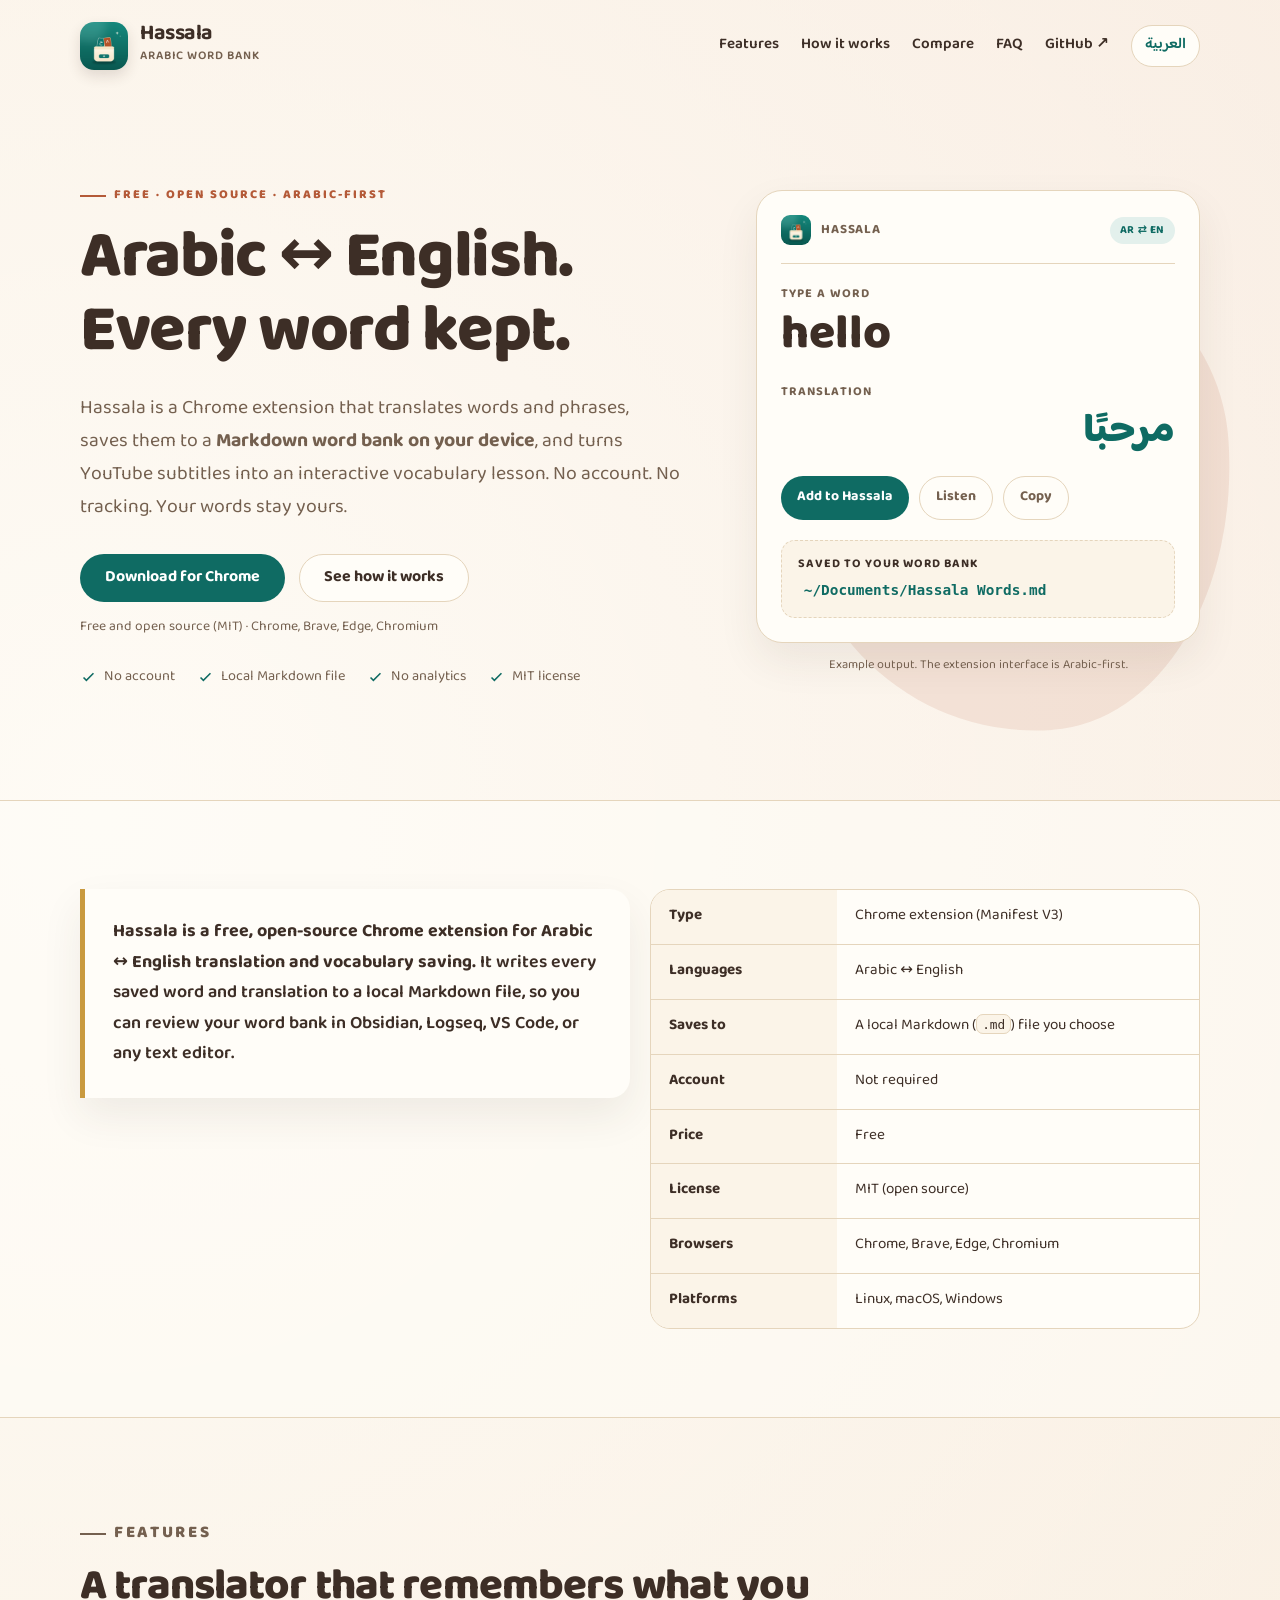
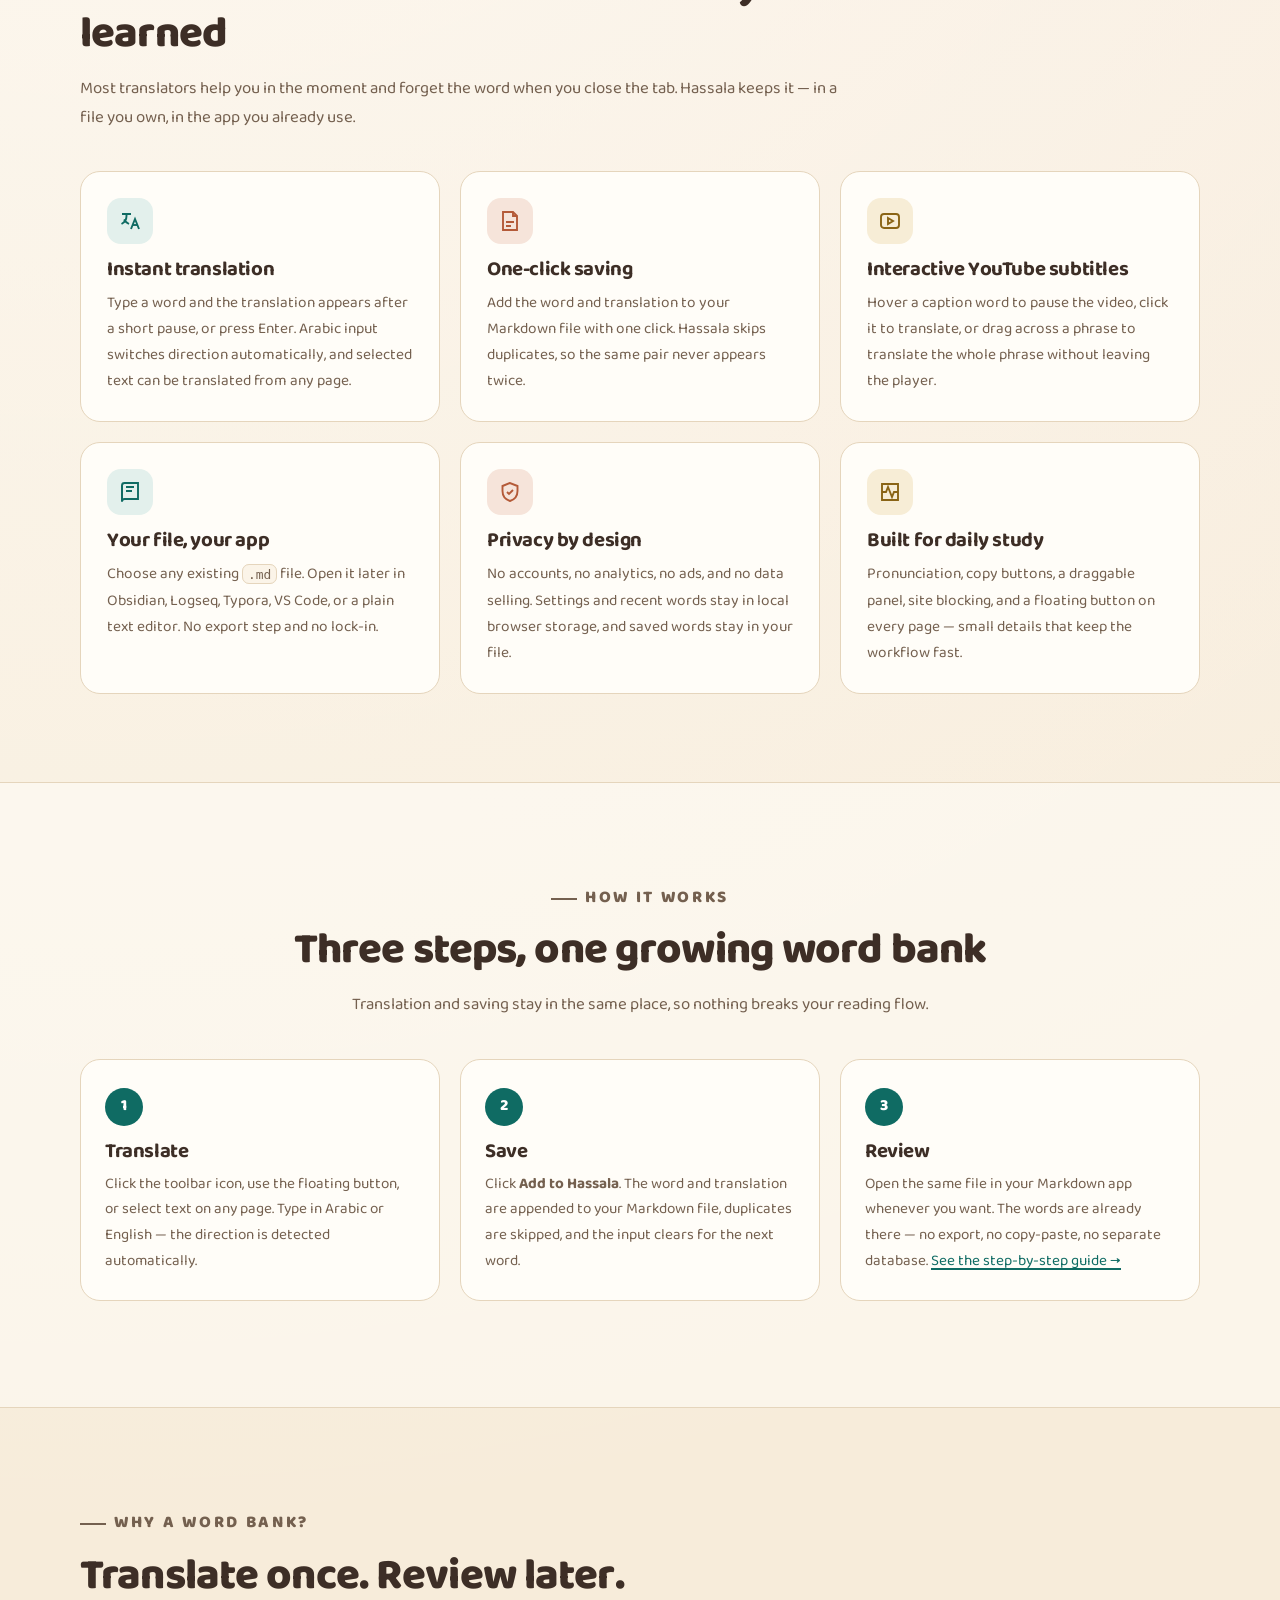
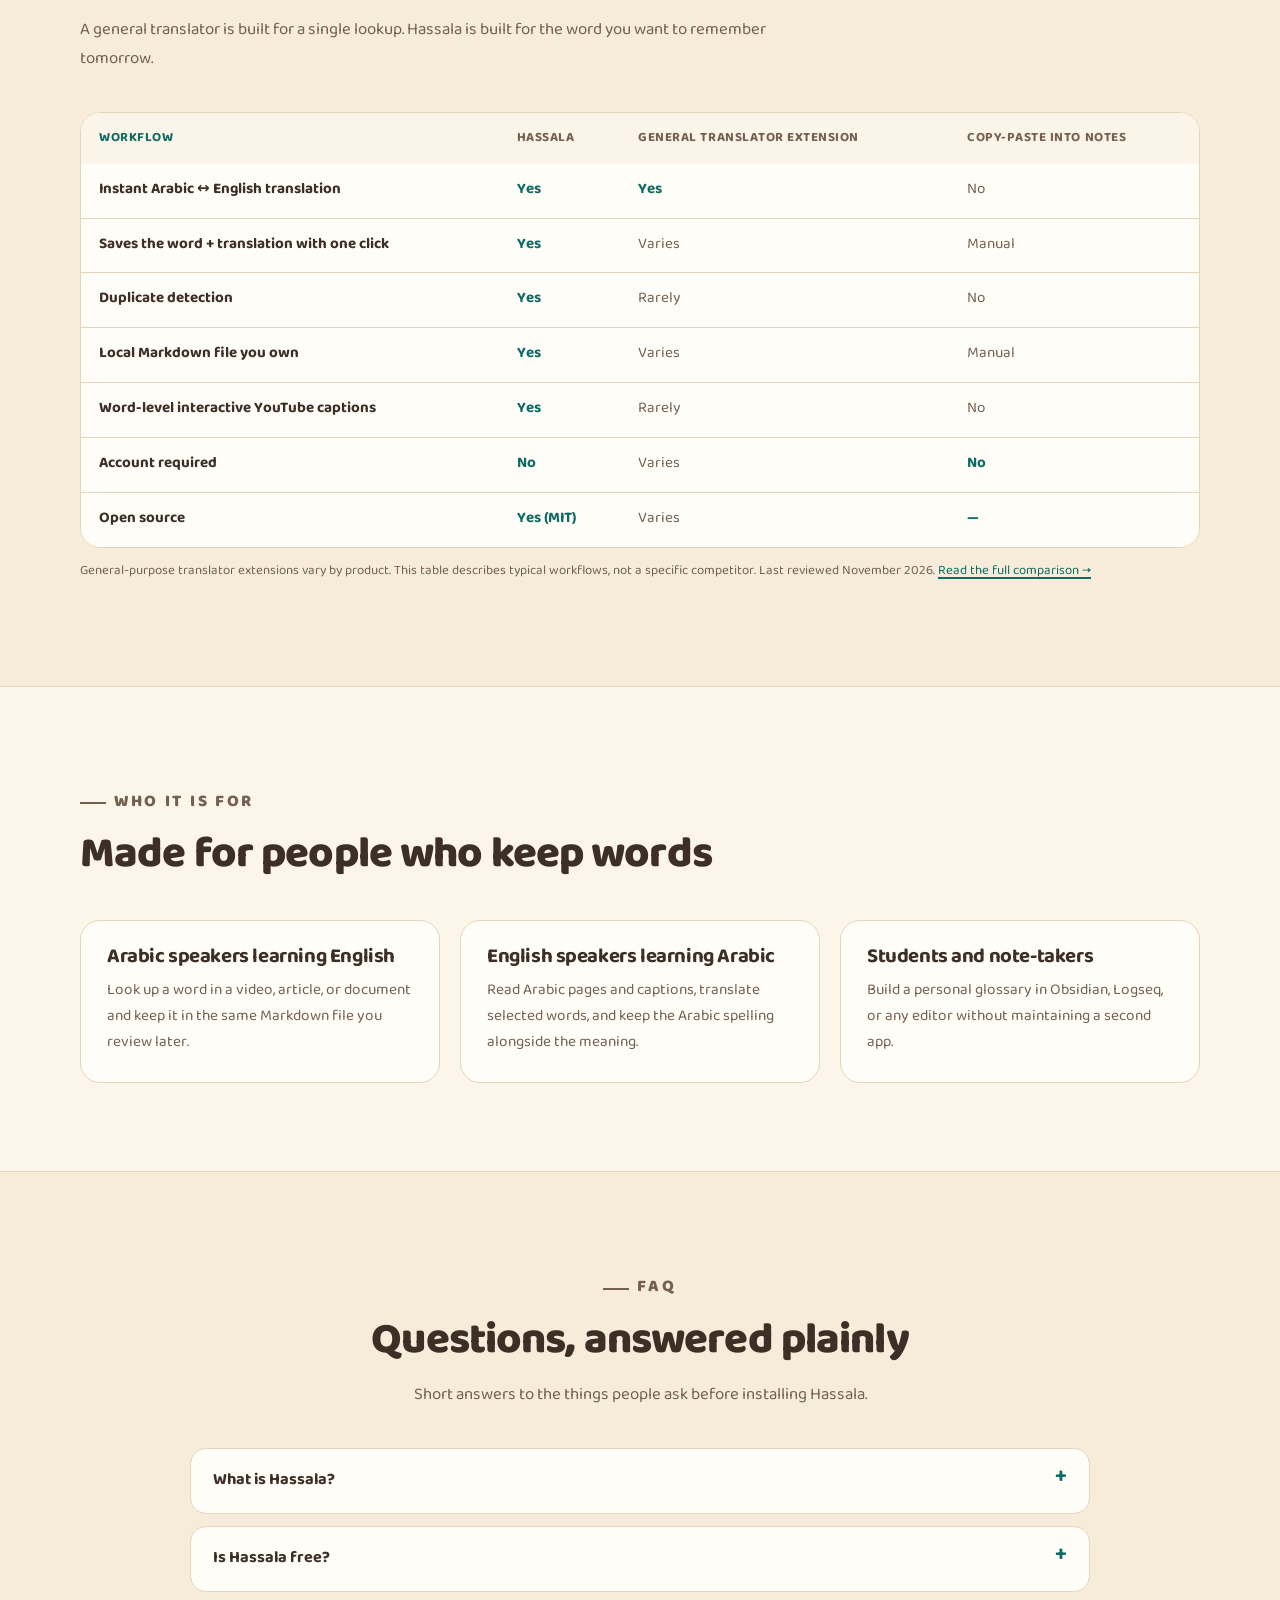
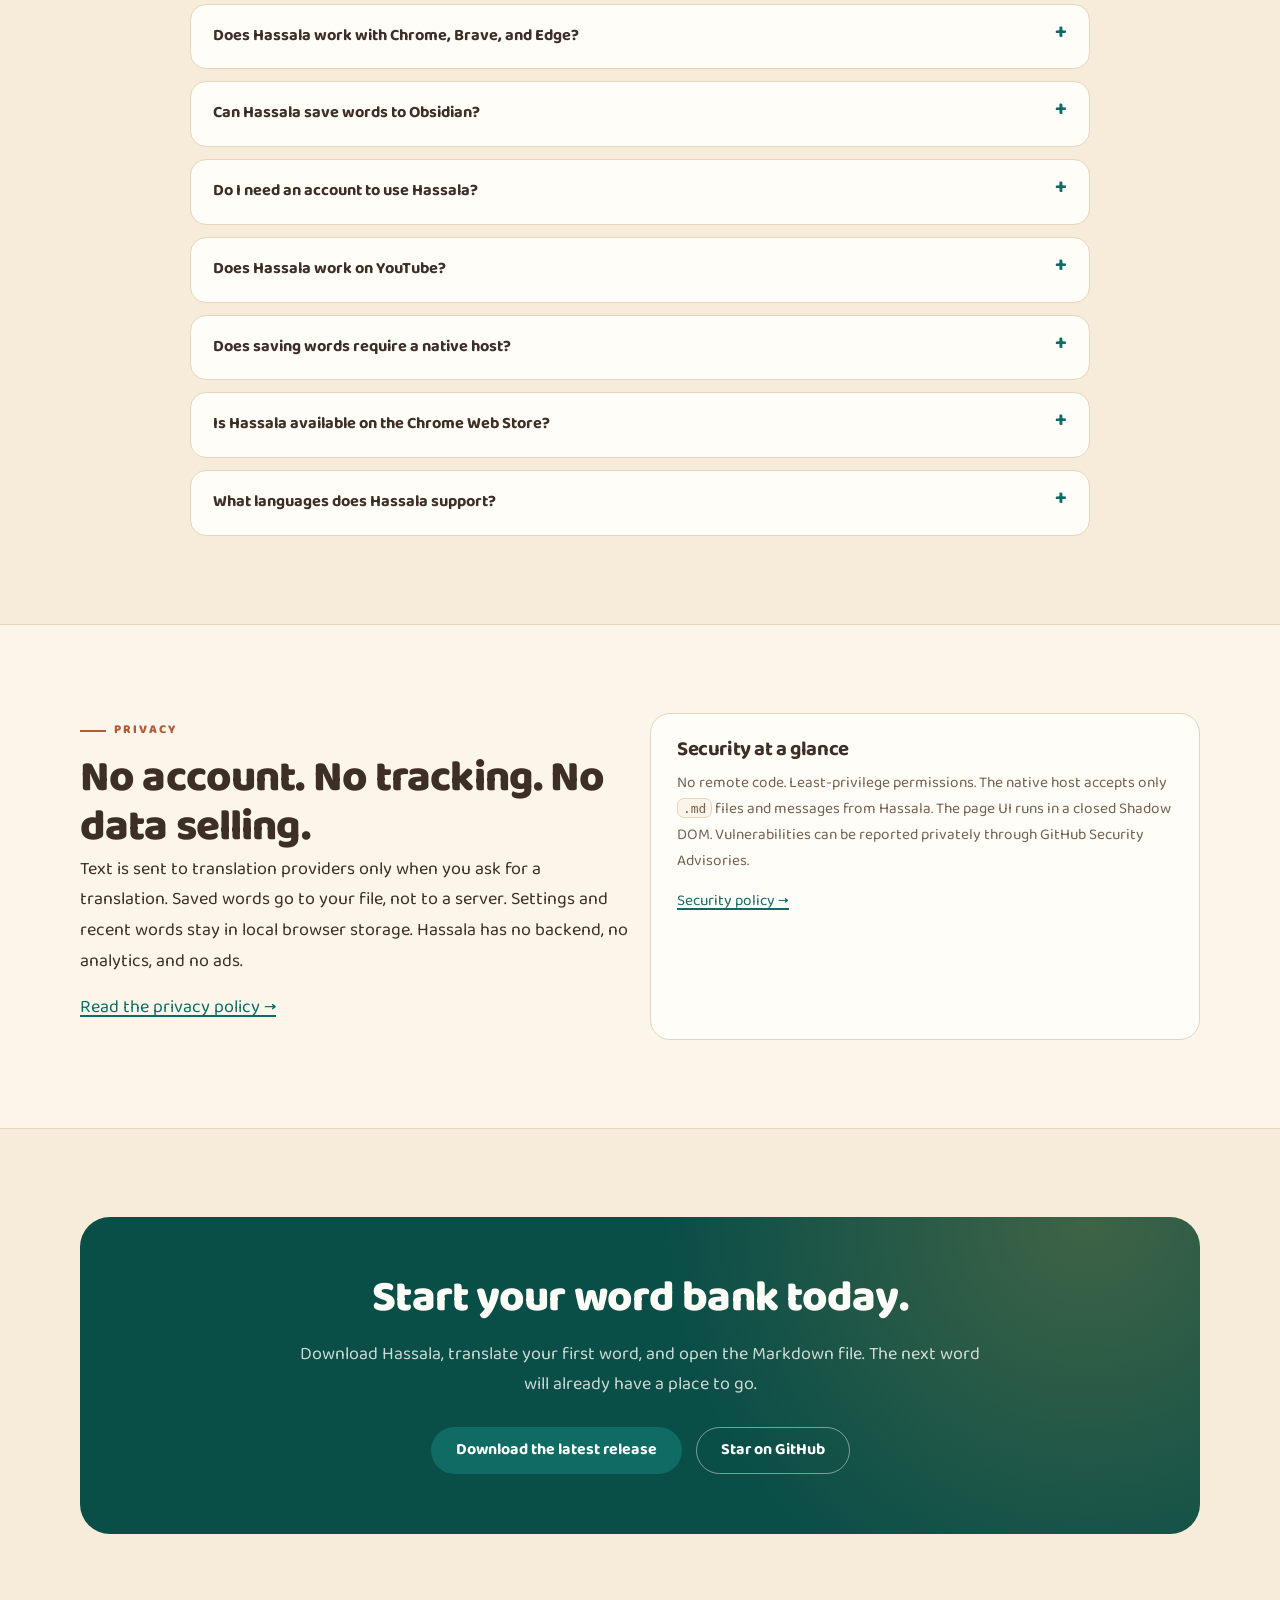
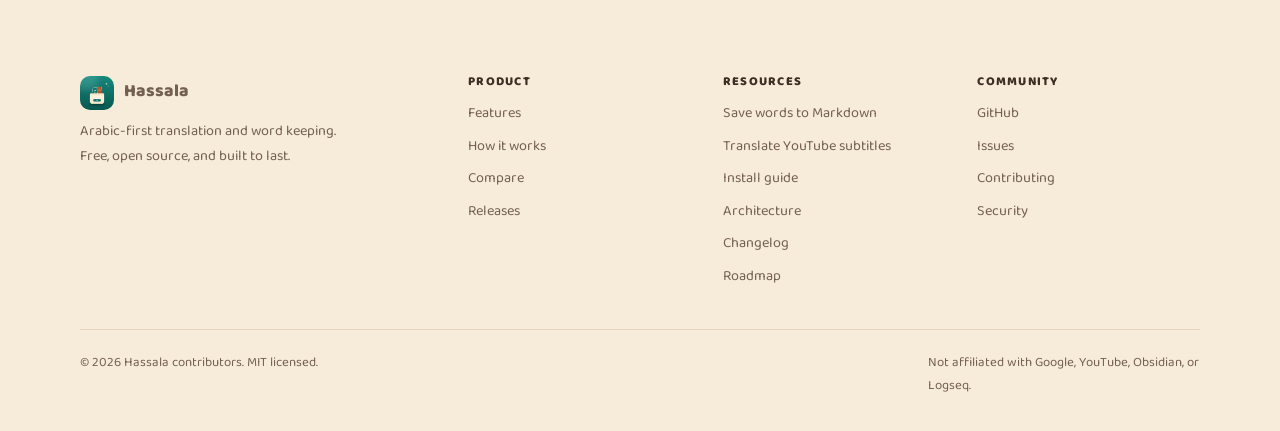
==== commit dd3e3fa3: "Add bilingual YouTube subtitle guides" ====
--- a/site/index.html
+++ b/site/index.html
@@ -679,6 +679,7 @@
           <h2>Resources</h2>
           <ul>
             <li><a href="guides/save-words-to-markdown/">Save words to Markdown</a></li>
+            <li><a href="guides/translate-youtube-subtitles/">Translate YouTube subtitles</a></li>
             <li><a href="https://github.com/nagdista-dev/hassala/blob/main/docs/INSTALL.md" rel="noopener">Install guide</a></li>
             <li><a href="https://github.com/nagdista-dev/hassala/blob/main/docs/ARCHITECTURE.md" rel="noopener">Architecture</a></li>
             <li><a href="https://github.com/nagdista-dev/hassala/blob/main/CHANGELOG.md" rel="noopener">Changelog</a></li>
--- a/site/assets/style.css
+++ b/site/assets/style.css
@@ -1115,6 +1115,10 @@
     gap: 26px;
   }
 
+  .compare-table {
+    min-width: 680px;
+  }
+
   .fact-table th,
   .fact-table td {
     width: auto;
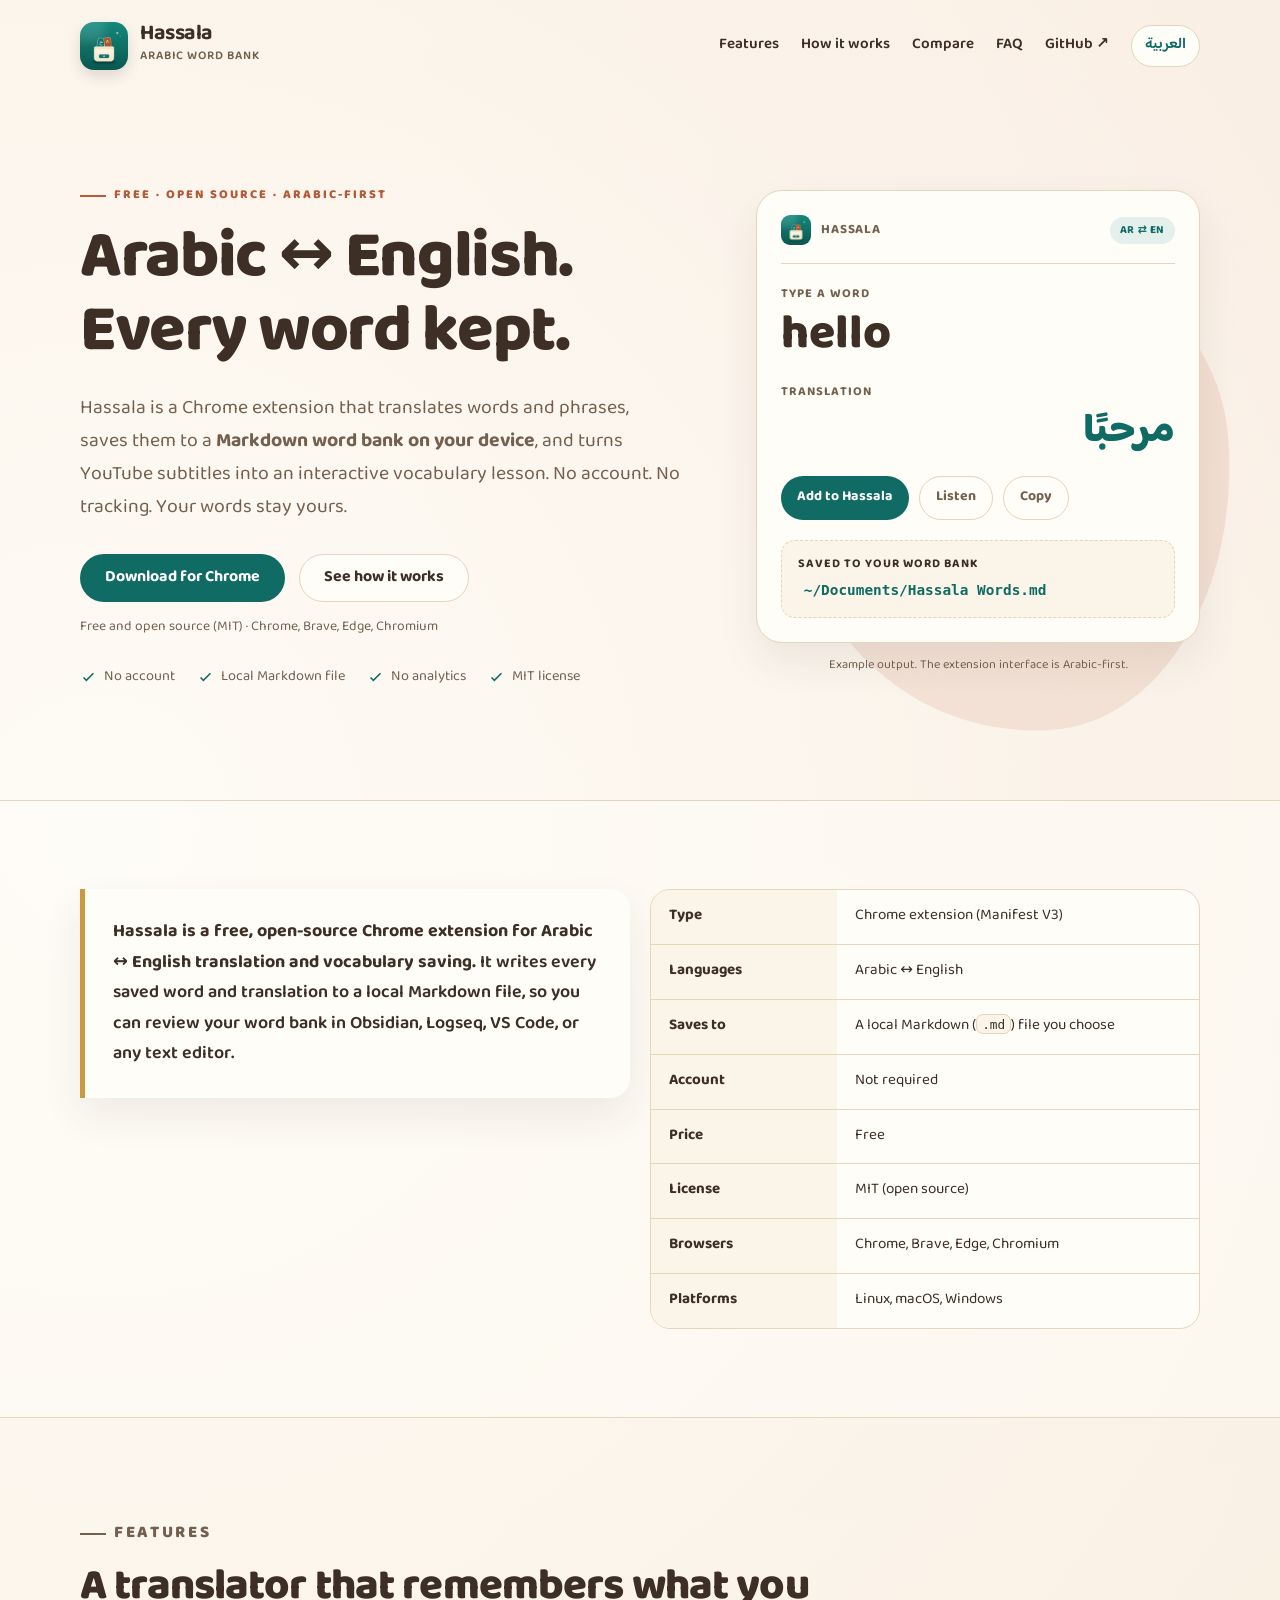
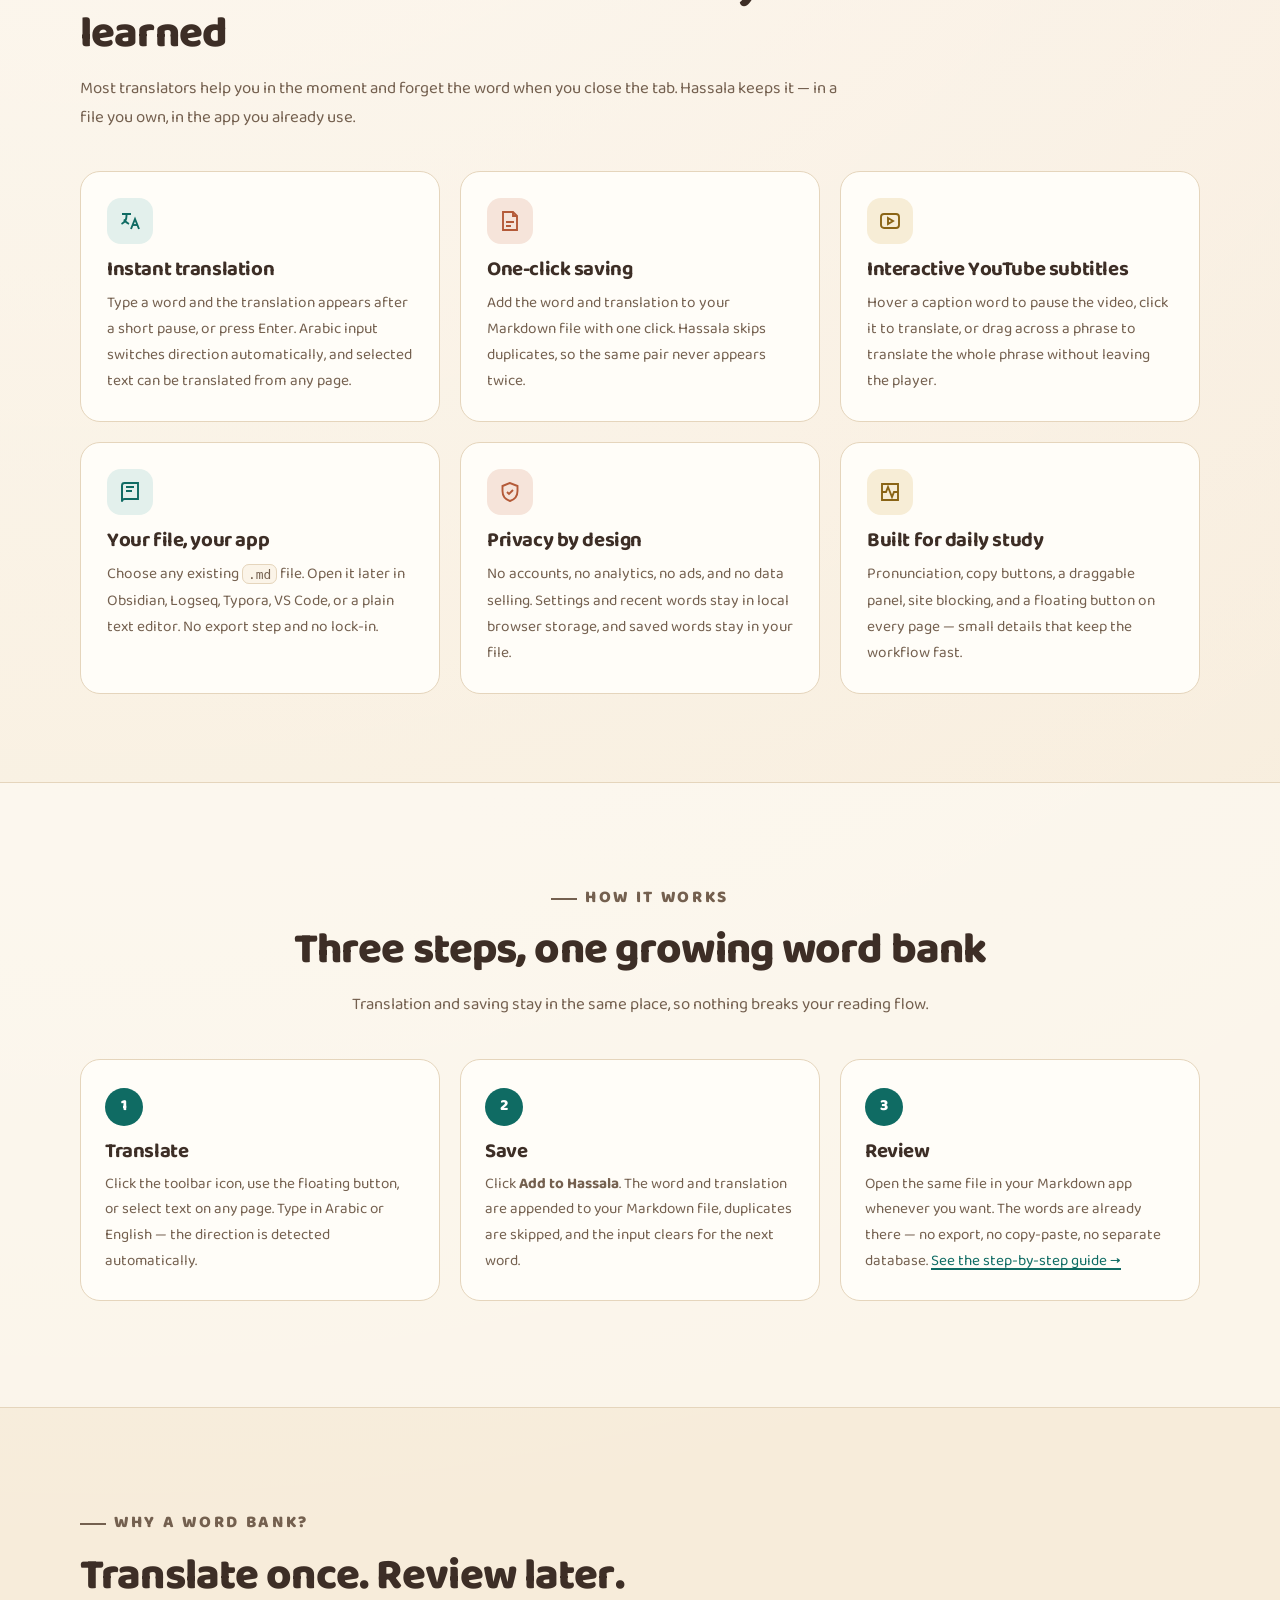
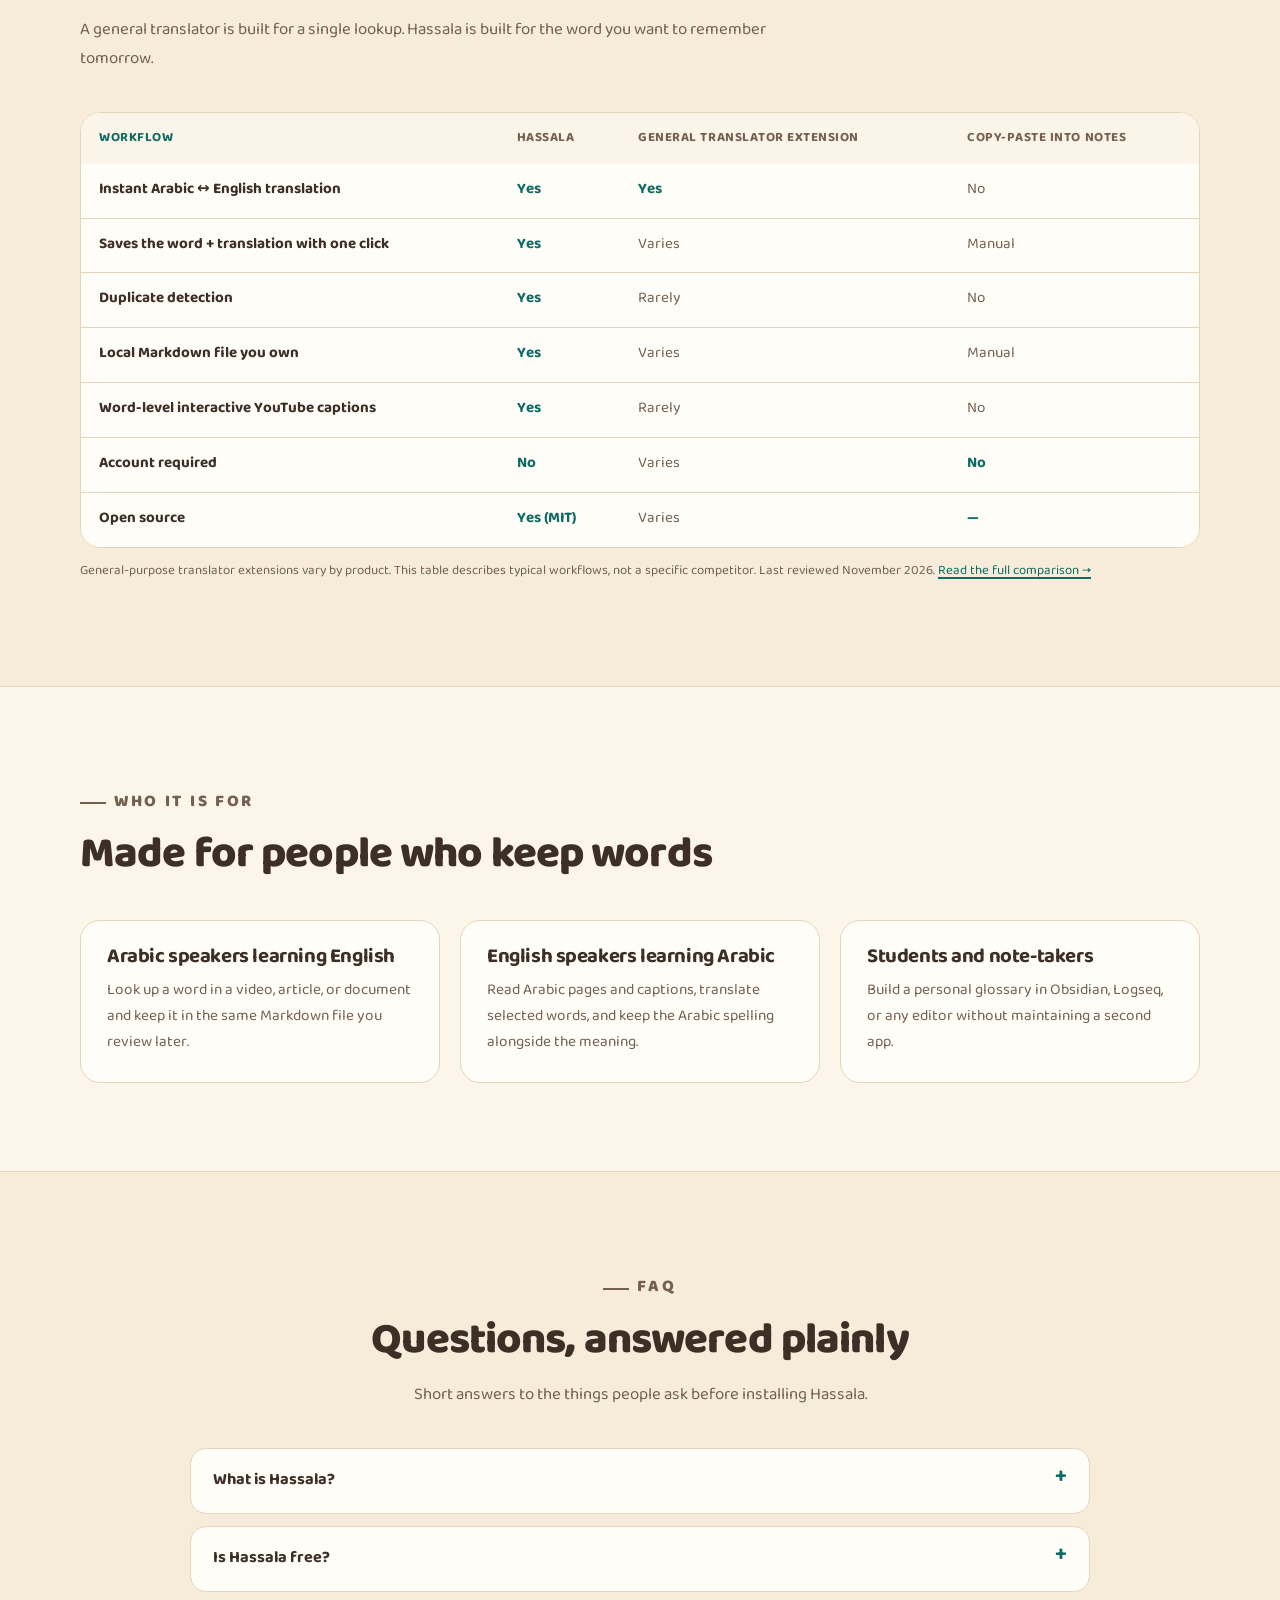
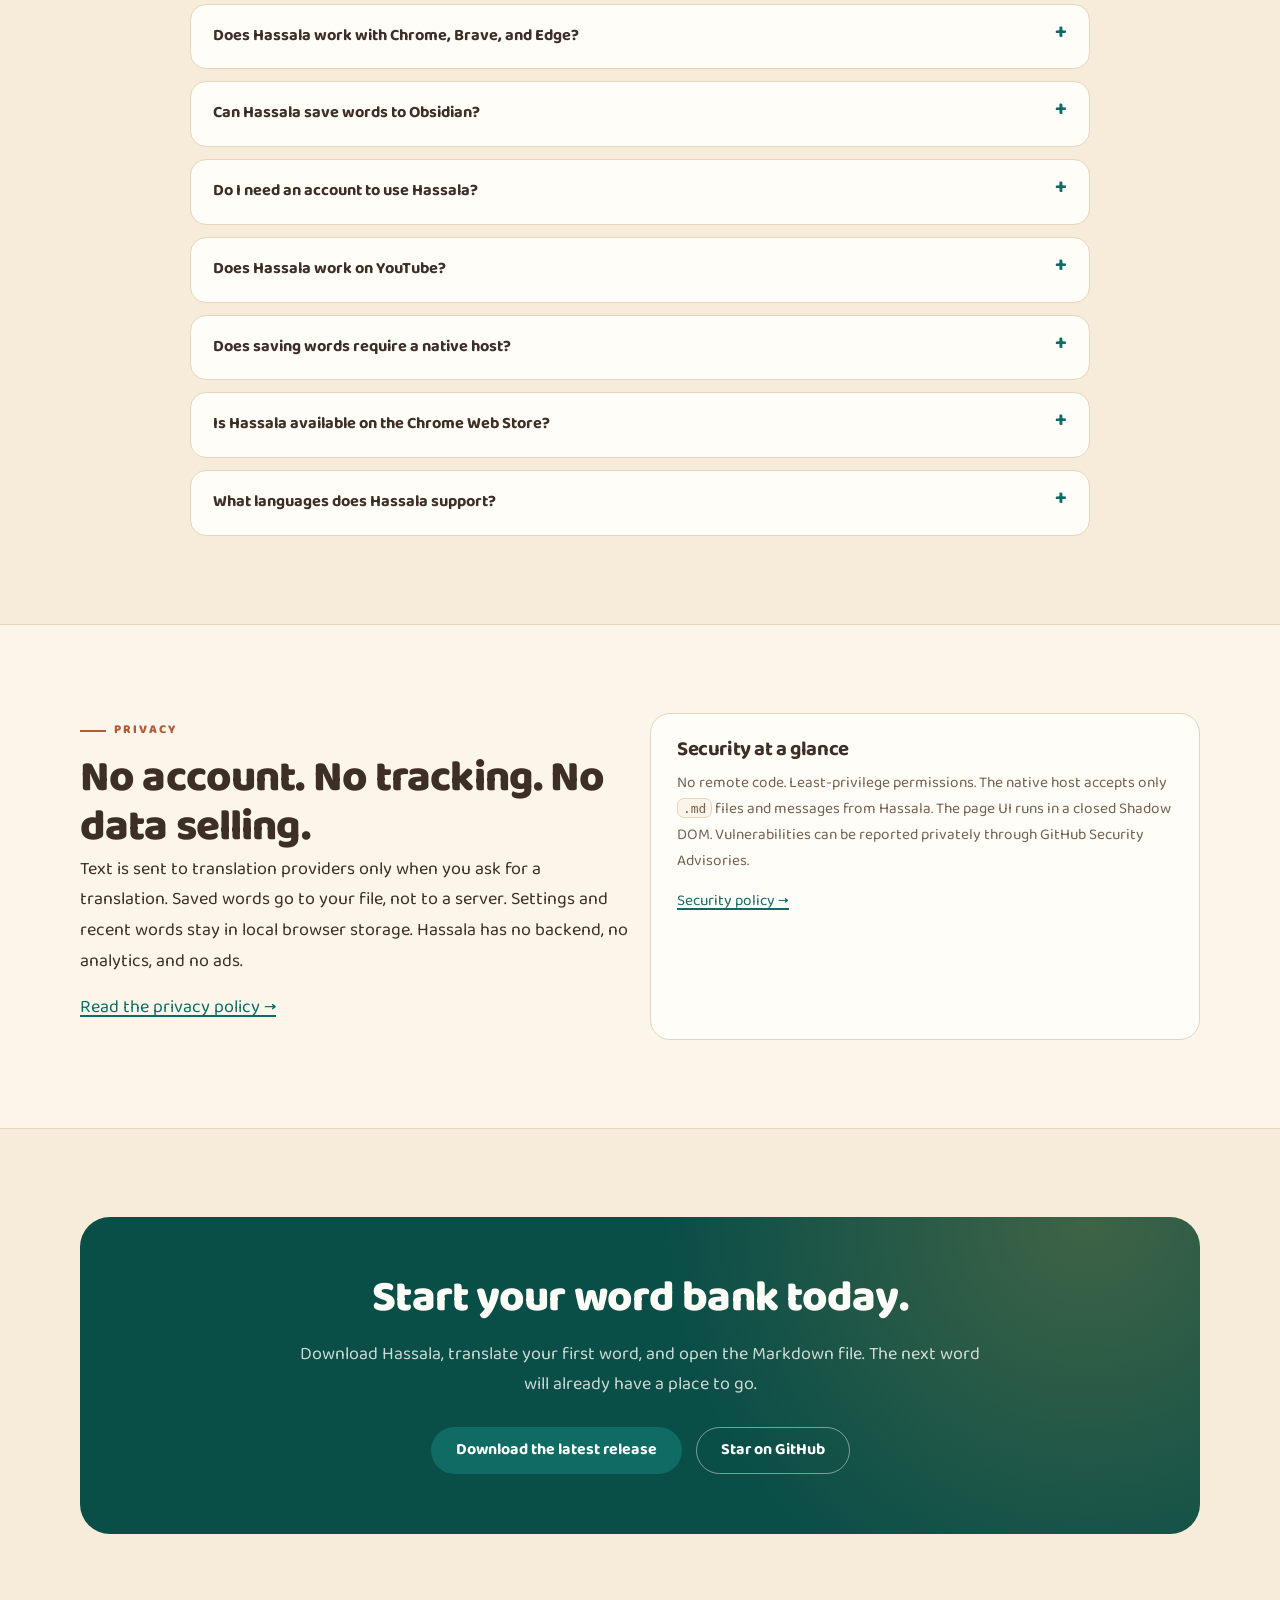
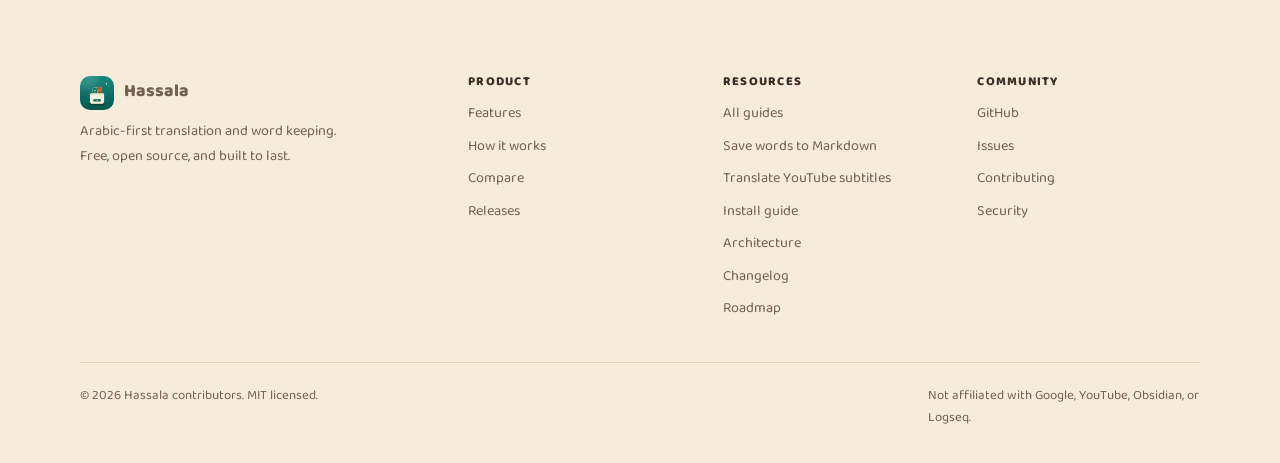
==== commit 3e0fa0c4: "Link the guides hub from both homepages" ====
--- a/site/index.html
+++ b/site/index.html
@@ -678,6 +678,7 @@
         <div>
           <h2>Resources</h2>
           <ul>
+            <li><a href="guides/">All guides</a></li>
             <li><a href="guides/save-words-to-markdown/">Save words to Markdown</a></li>
             <li><a href="guides/translate-youtube-subtitles/">Translate YouTube subtitles</a></li>
             <li><a href="https://github.com/nagdista-dev/hassala/blob/main/docs/INSTALL.md" rel="noopener">Install guide</a></li>
--- a/site/assets/style.css
+++ b/site/assets/style.css
@@ -799,6 +799,19 @@
   font-size: inherit;
 }
 
+.article kbd {
+  display: inline-block;
+  padding: 1px 7px;
+  border: 1.5px solid var(--line);
+  border-bottom-width: 2.5px;
+  border-radius: 6px;
+  background: var(--surface);
+  color: var(--ink);
+  font-family: inherit;
+  font-size: 0.82em;
+  line-height: 1.5;
+}
+
 .article .note {
   margin: 24px 0;
   padding: 18px 22px;
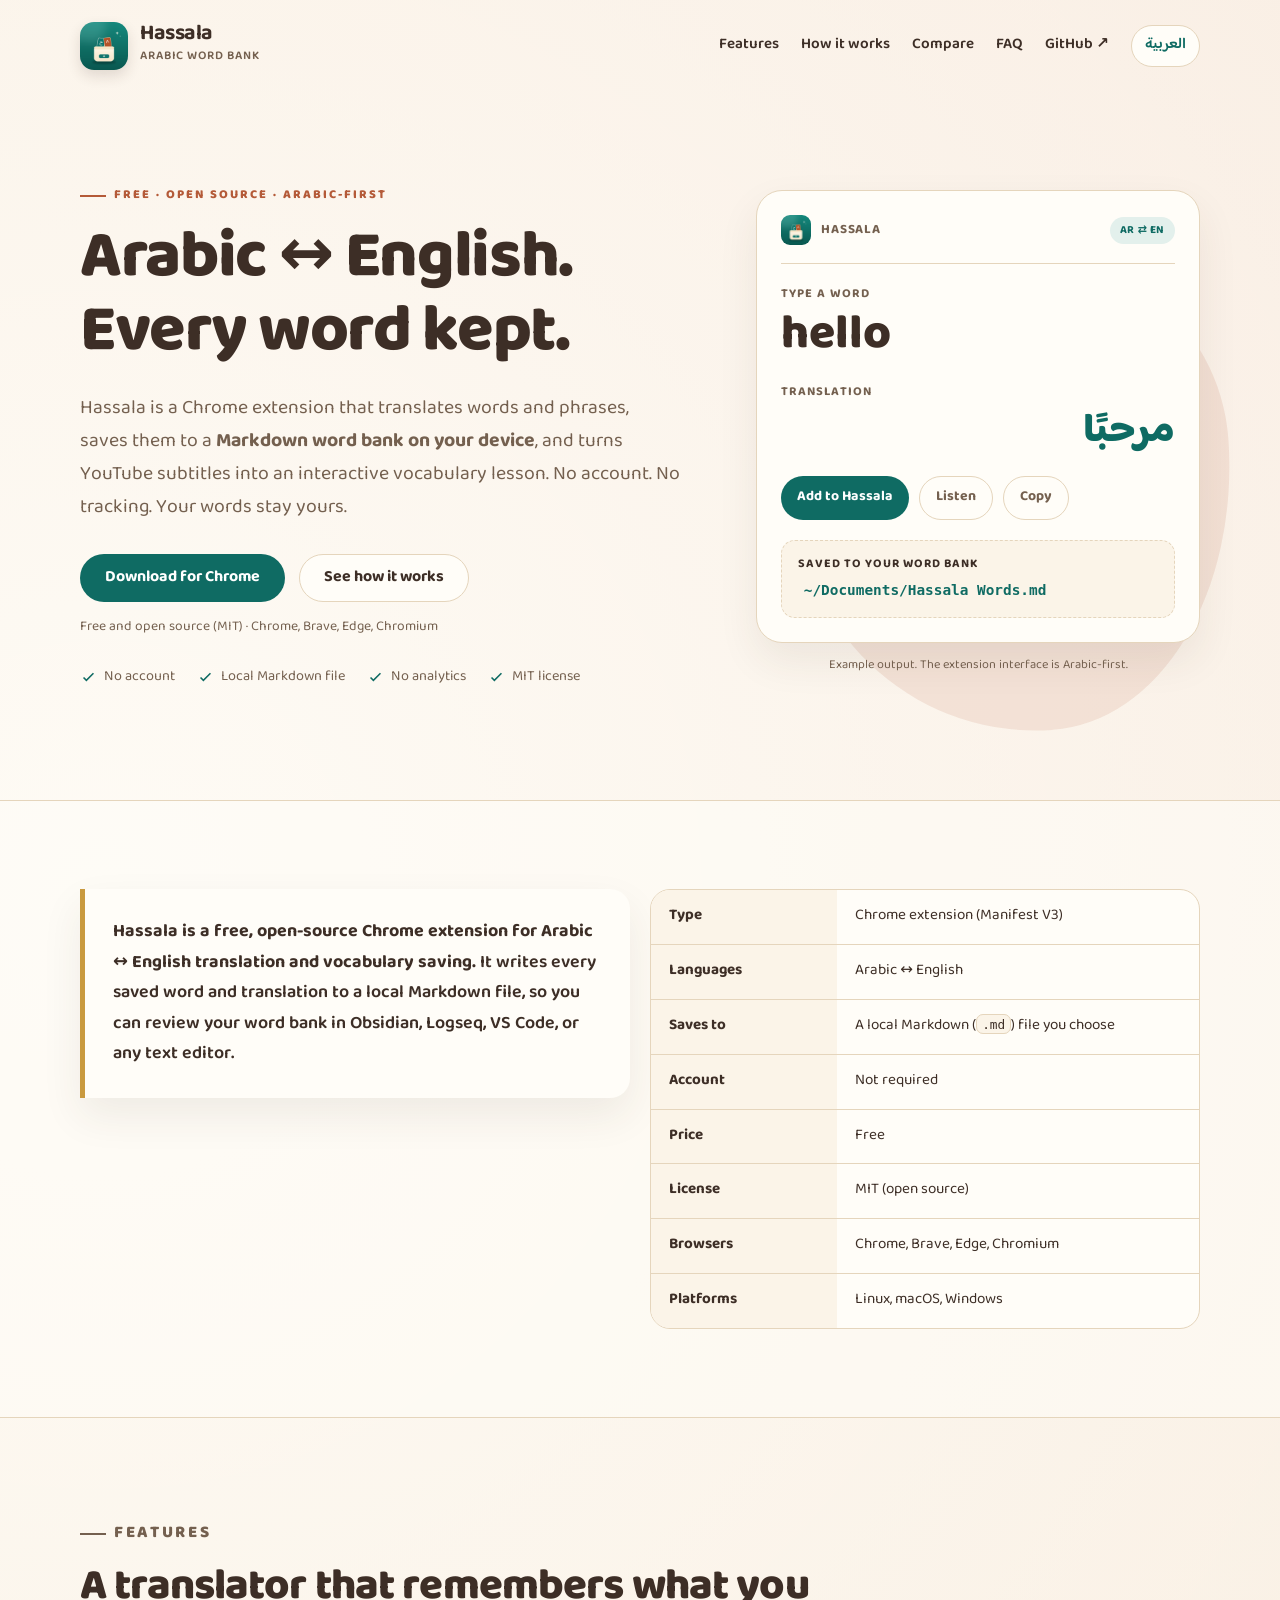
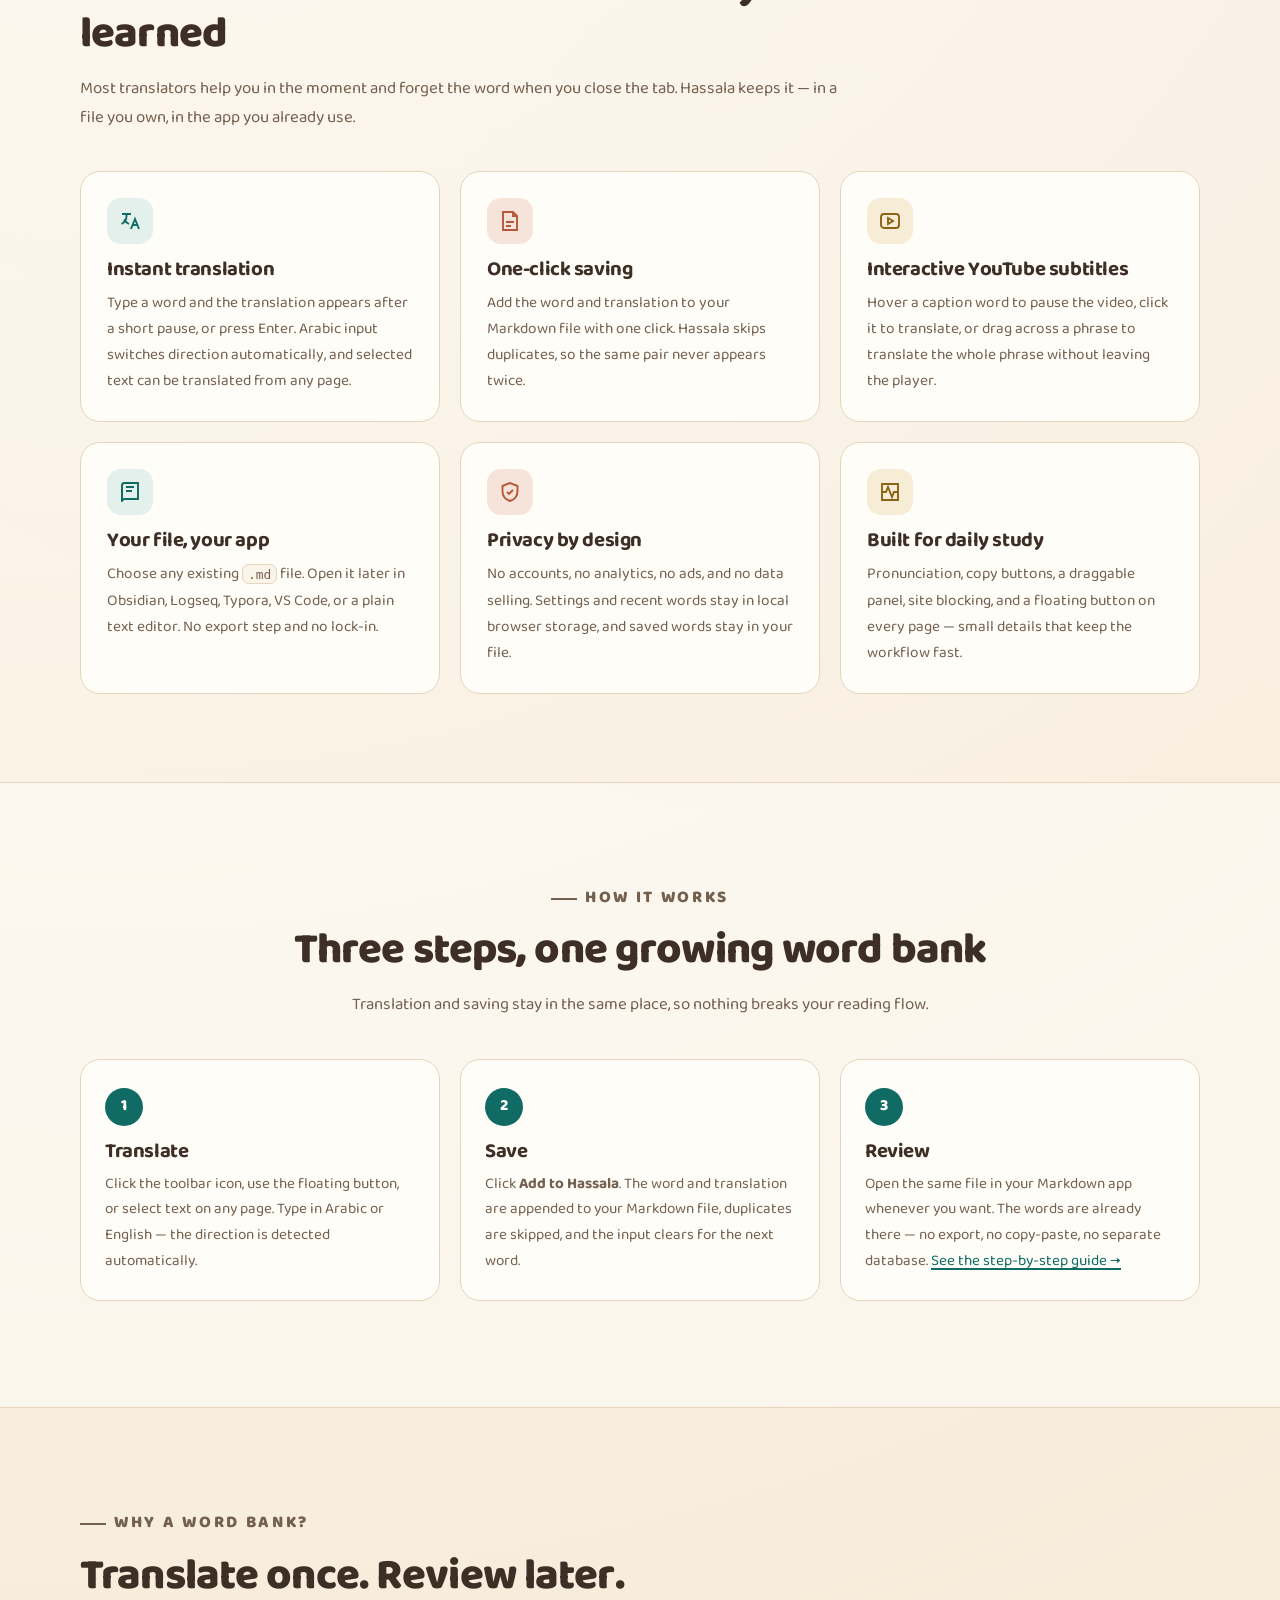
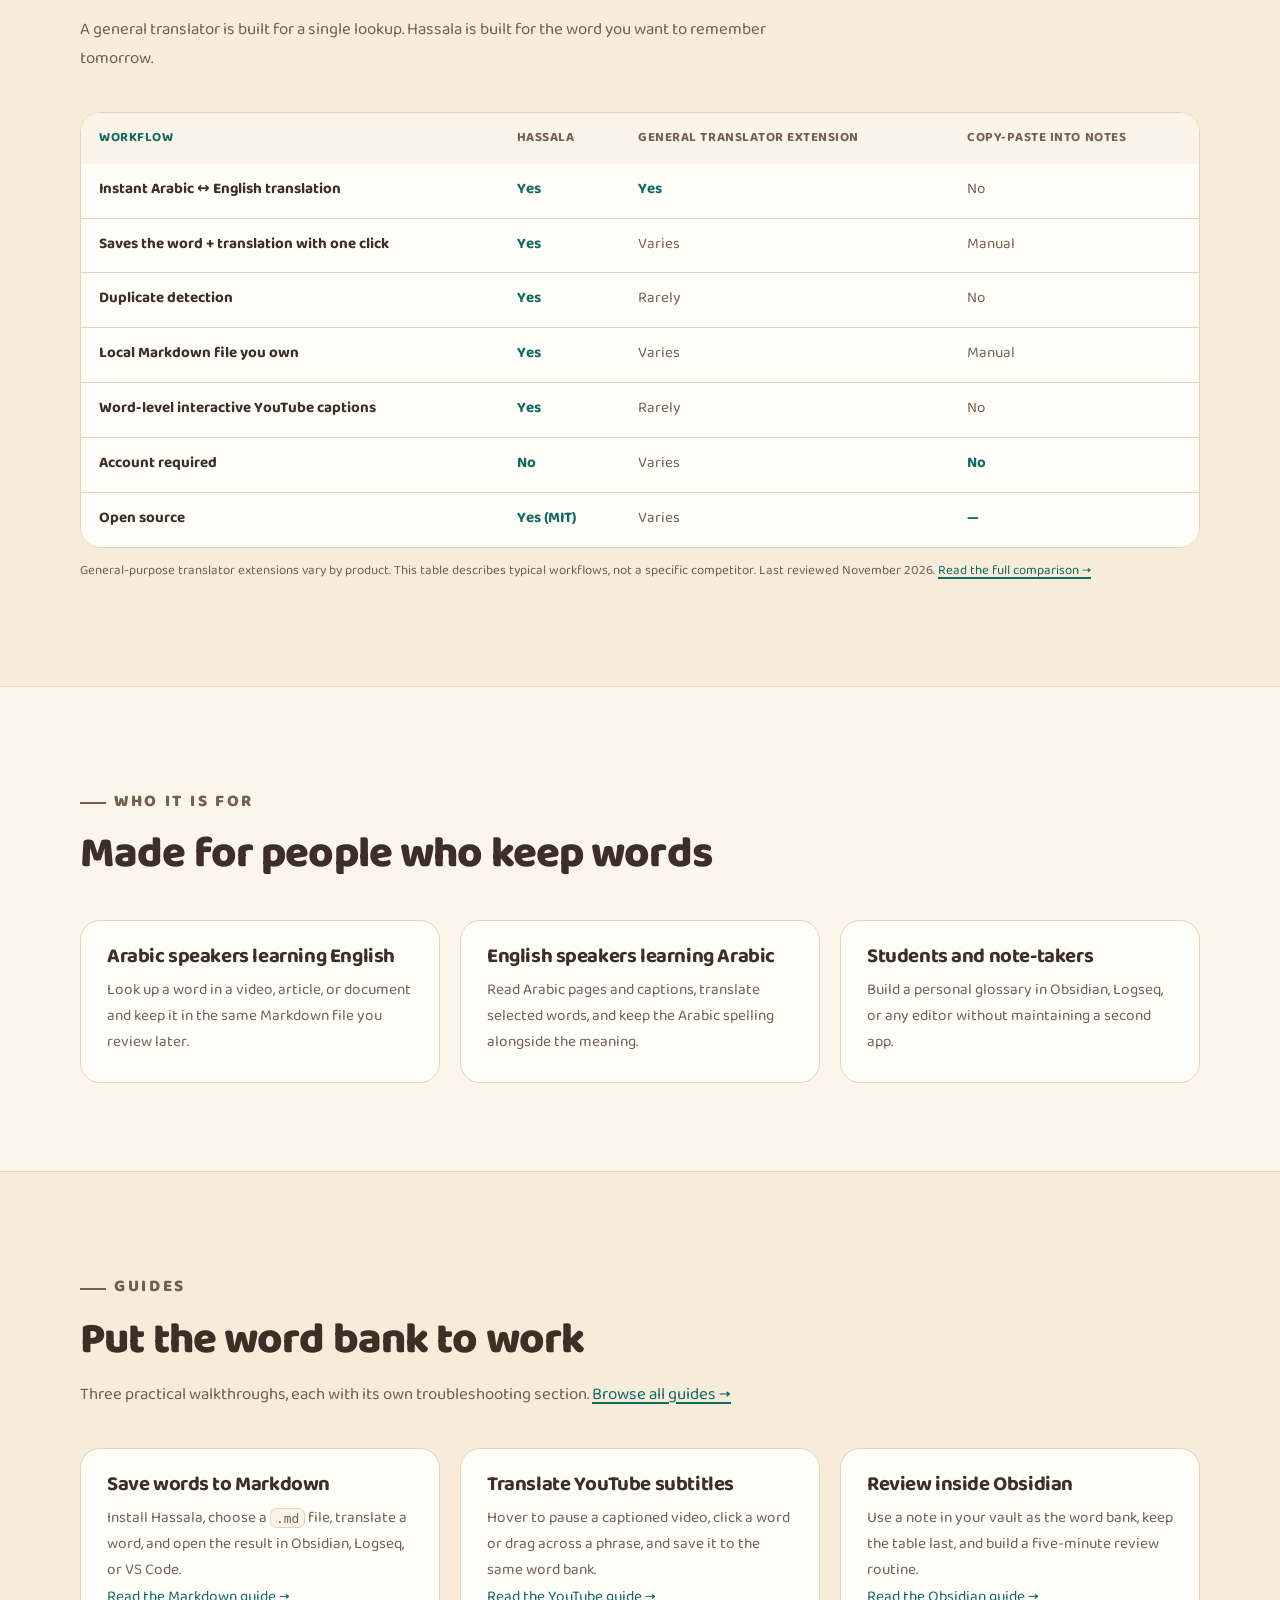
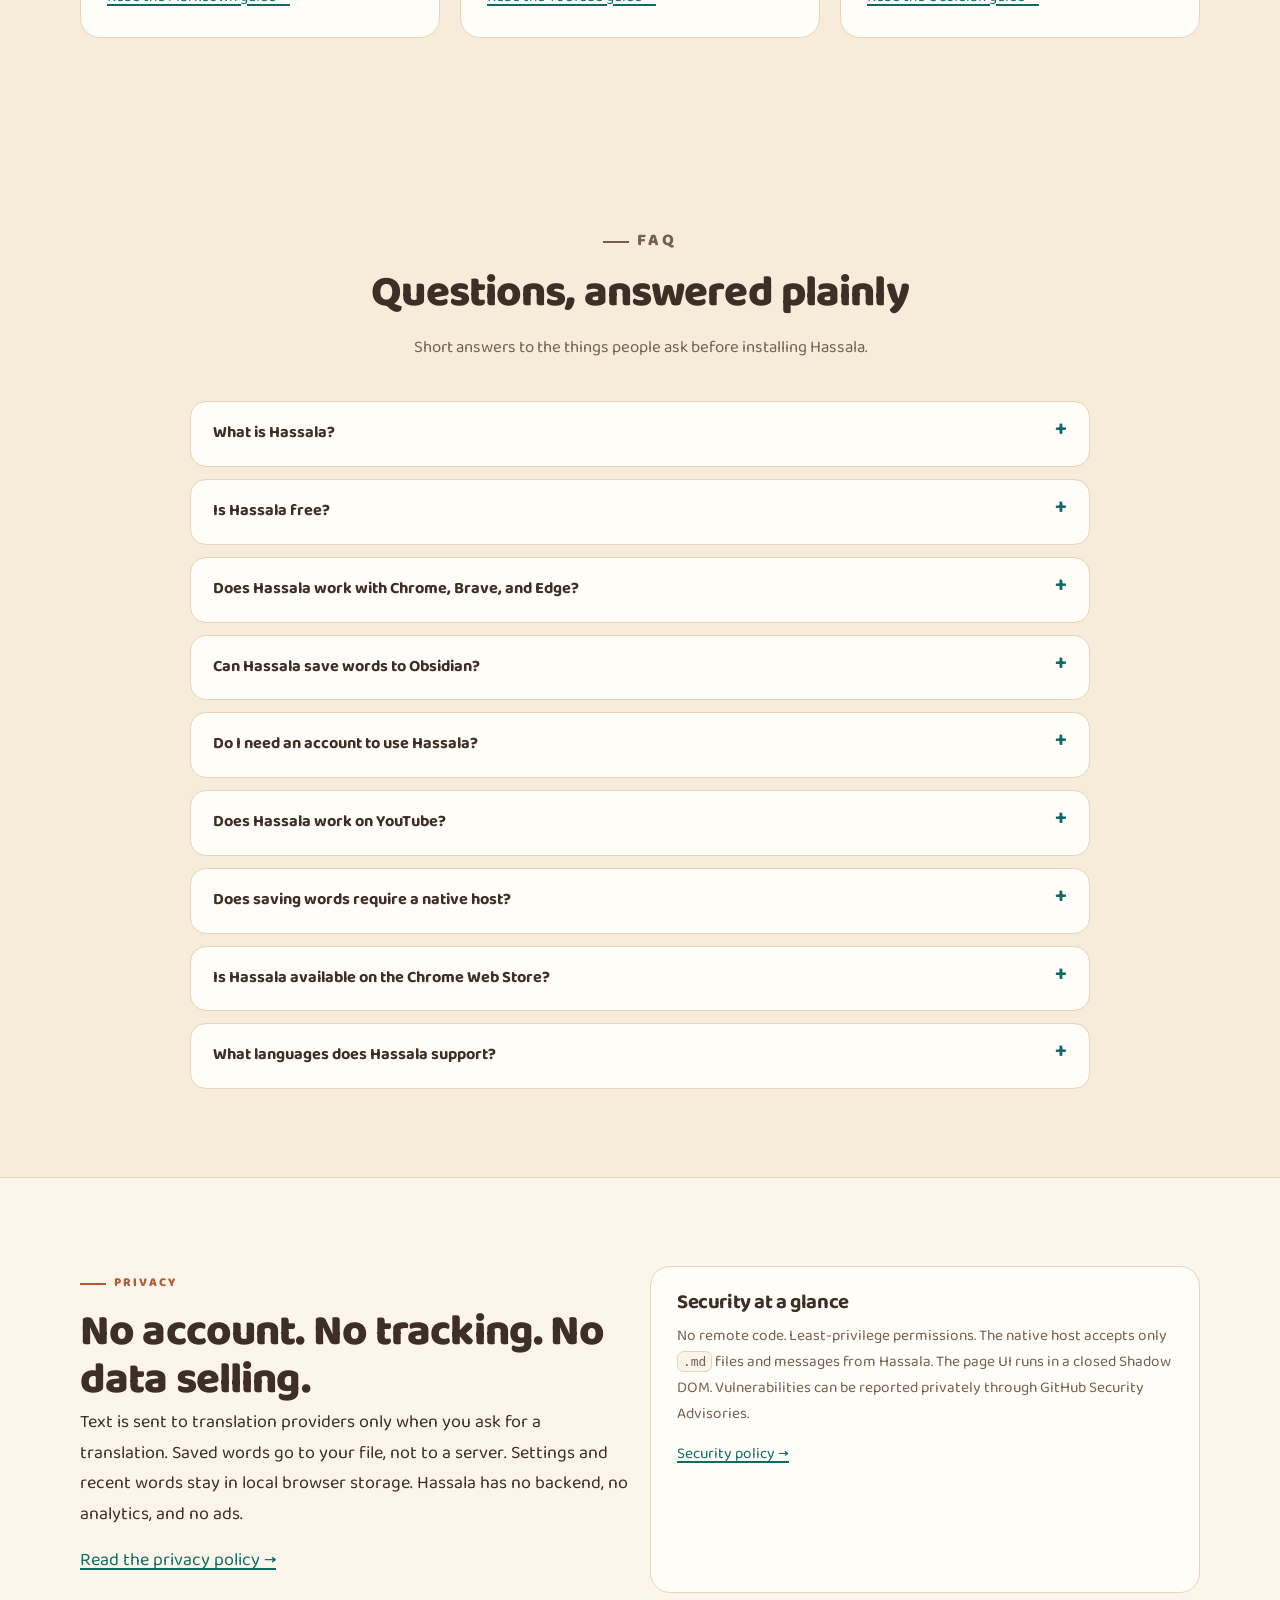
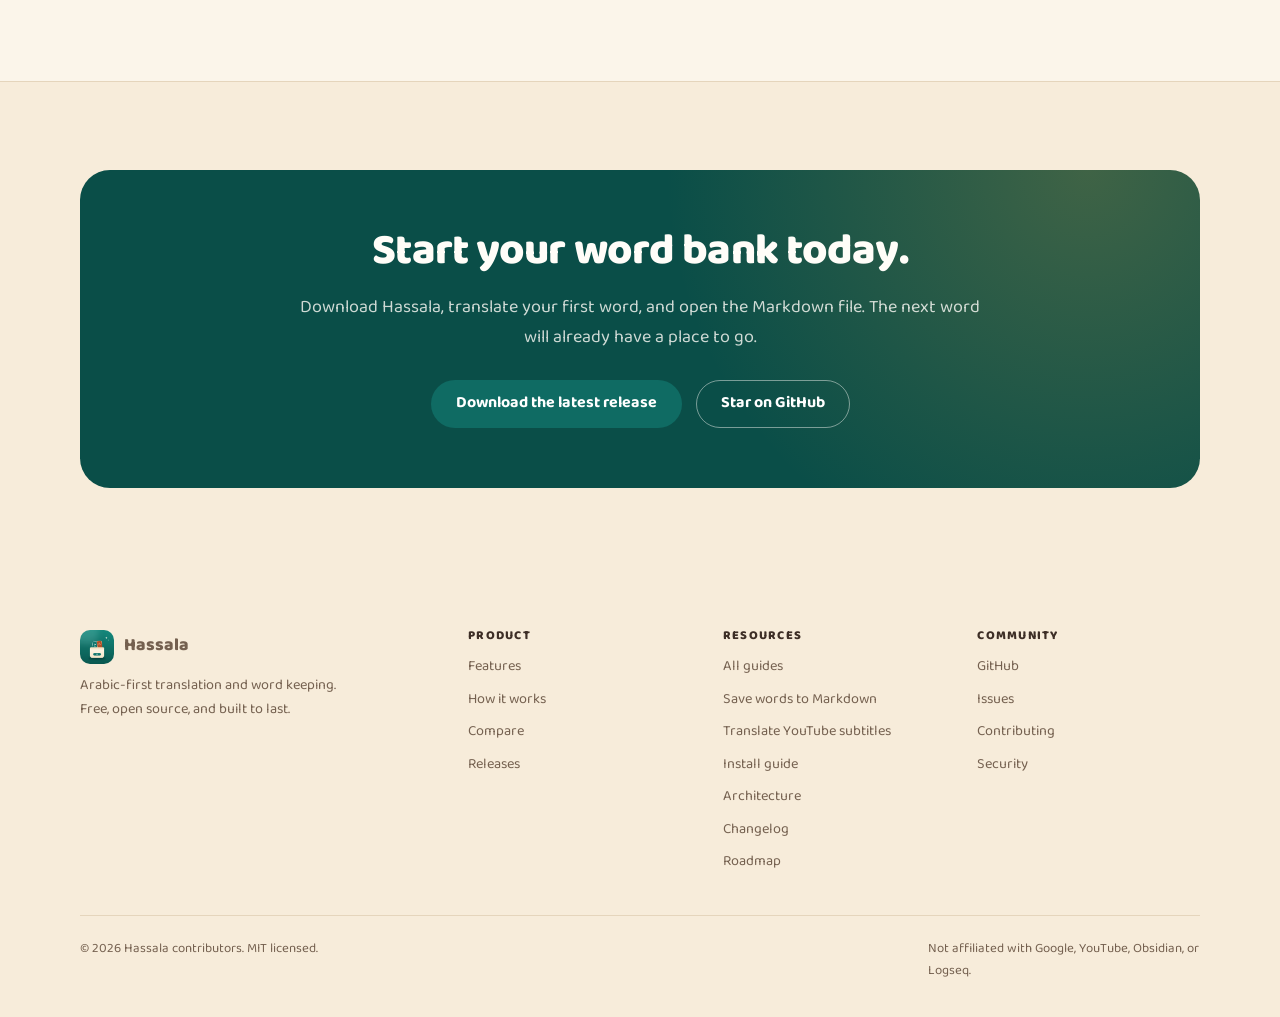
==== commit b42fcb8a: "Add a compact guides section to both homepages" ====
--- a/site/index.html
+++ b/site/index.html
@@ -504,6 +504,45 @@
       </div>
     </section>
 
+    <section class="section" aria-labelledby="guides-title">
+      <div class="wrap">
+        <div class="section-head">
+          <p class="eyebrow">Guides</p>
+          <h2 id="guides-title">Put the word bank to work</h2>
+          <p>
+            Three practical walkthroughs, each with its own troubleshooting
+            section. <a href="guides/">Browse all guides →</a>
+          </p>
+        </div>
+        <div class="grid grid-3">
+          <article class="card">
+            <h3>Save words to Markdown</h3>
+            <p>
+              Install Hassala, choose a <code>.md</code> file, translate a word,
+              and open the result in Obsidian, Logseq, or VS Code.
+            </p>
+            <p><a href="guides/save-words-to-markdown/">Read the Markdown guide →</a></p>
+          </article>
+          <article class="card">
+            <h3>Translate YouTube subtitles</h3>
+            <p>
+              Hover to pause a captioned video, click a word or drag across a
+              phrase, and save it to the same word bank.
+            </p>
+            <p><a href="guides/translate-youtube-subtitles/">Read the YouTube guide →</a></p>
+          </article>
+          <article class="card">
+            <h3>Review inside Obsidian</h3>
+            <p>
+              Use a note in your vault as the word bank, keep the table last, and
+              build a five-minute review routine.
+            </p>
+            <p><a href="guides/obsidian-vocabulary-workflow/">Read the Obsidian guide →</a></p>
+          </article>
+        </div>
+      </div>
+    </section>
+
     <section class="section" id="faq" aria-labelledby="faq-title">
       <div class="wrap">
         <div class="section-head center">
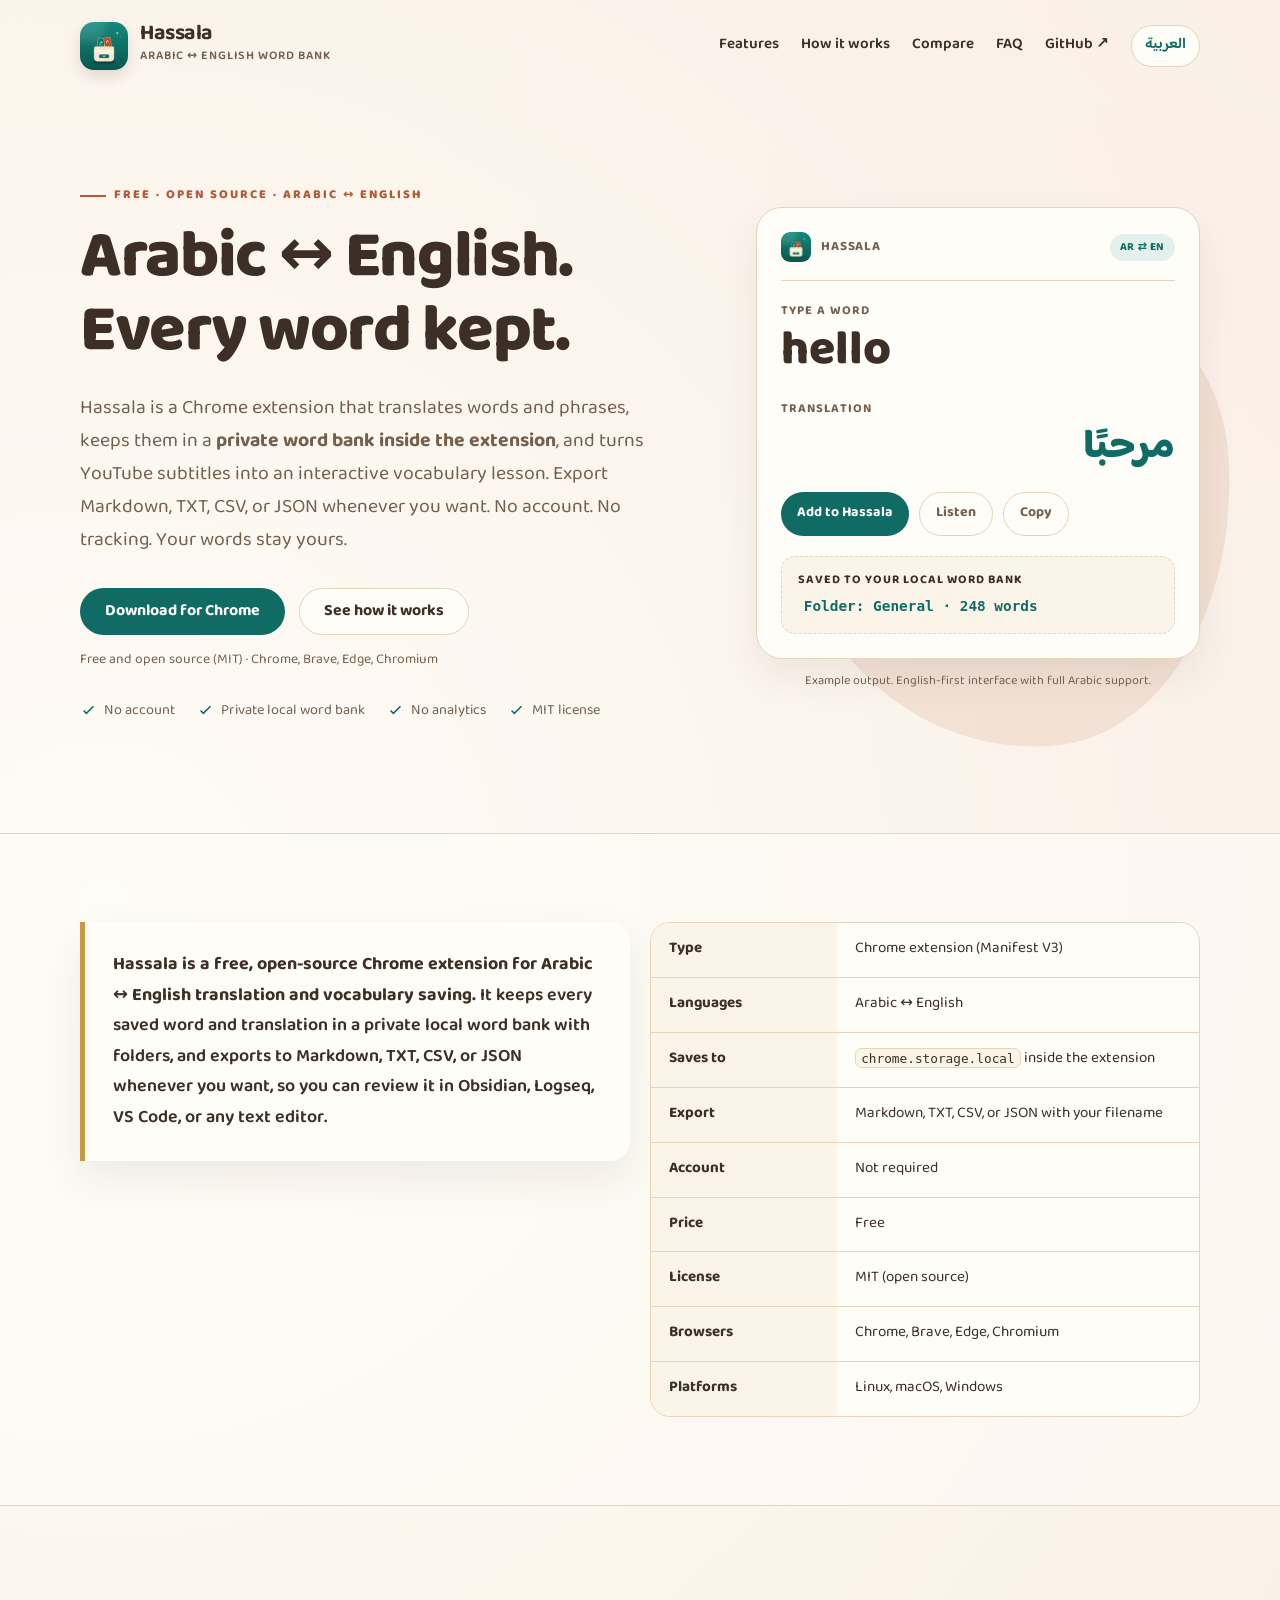
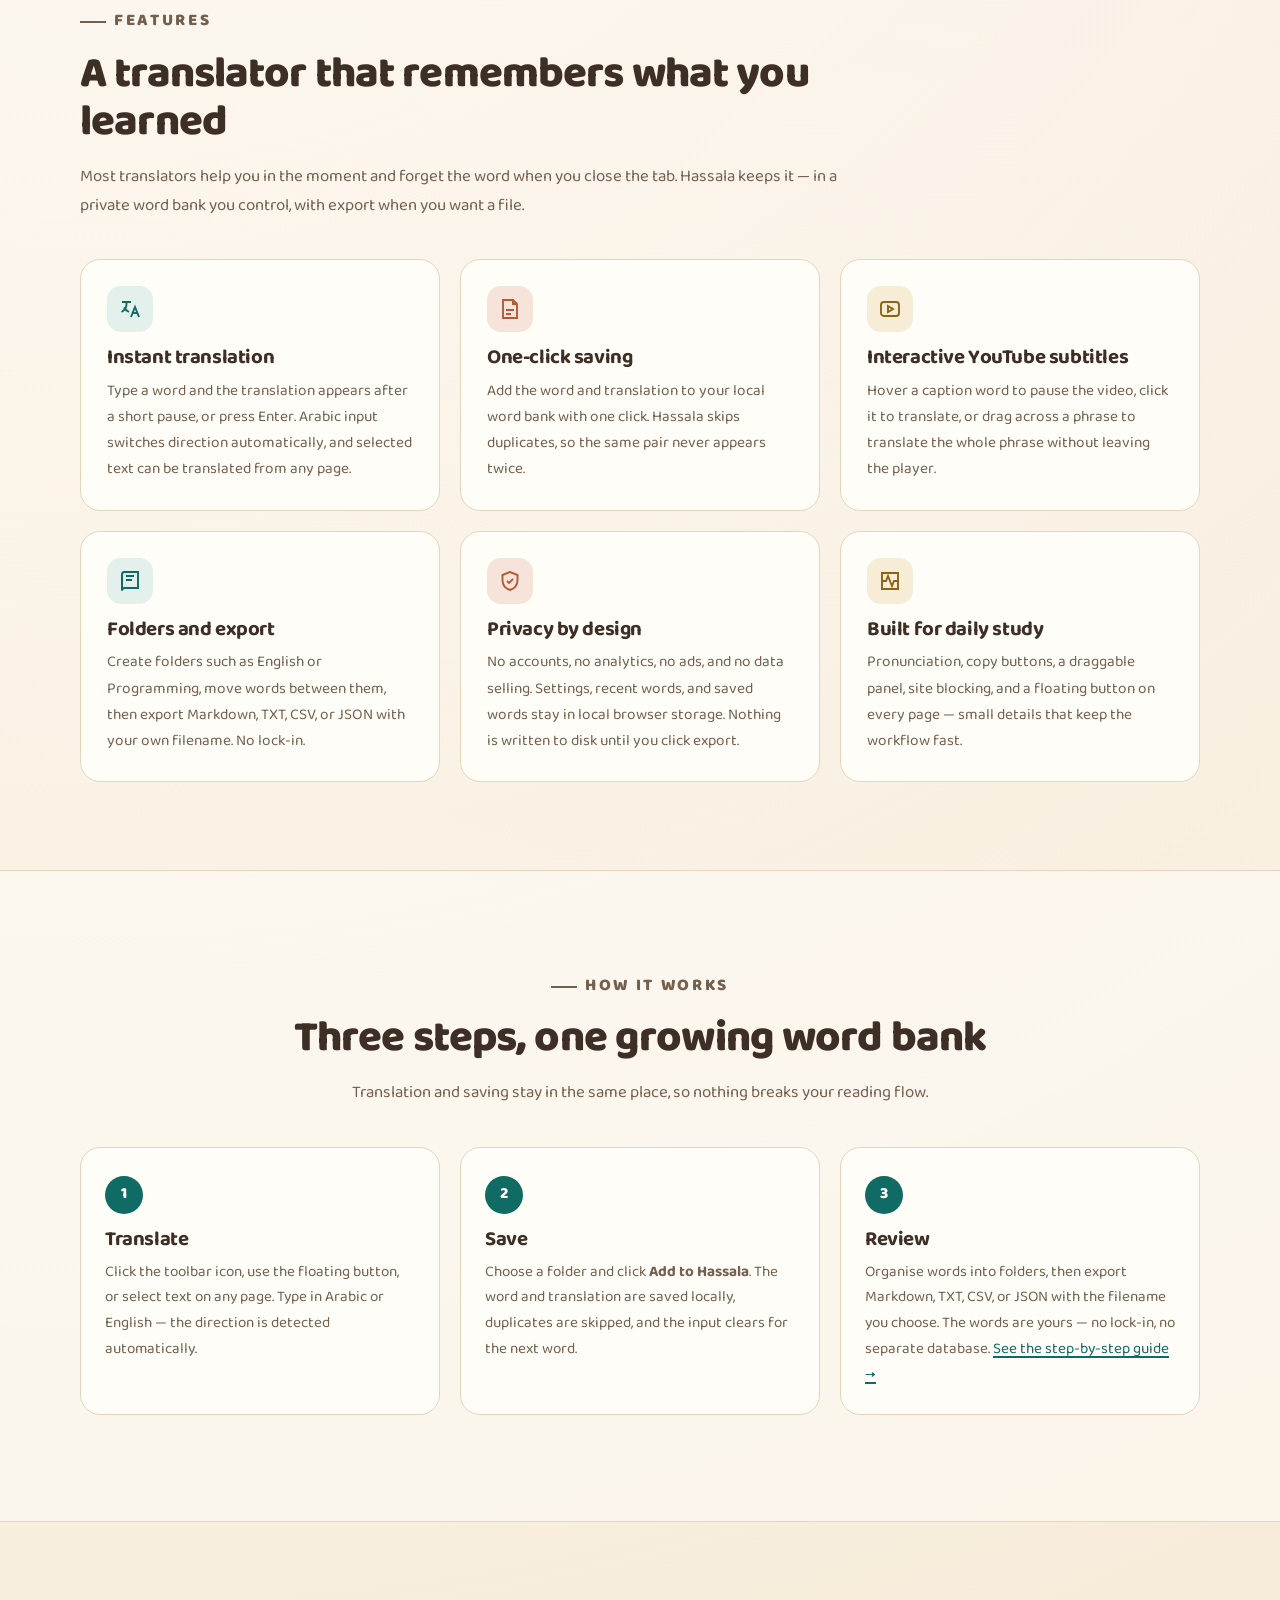
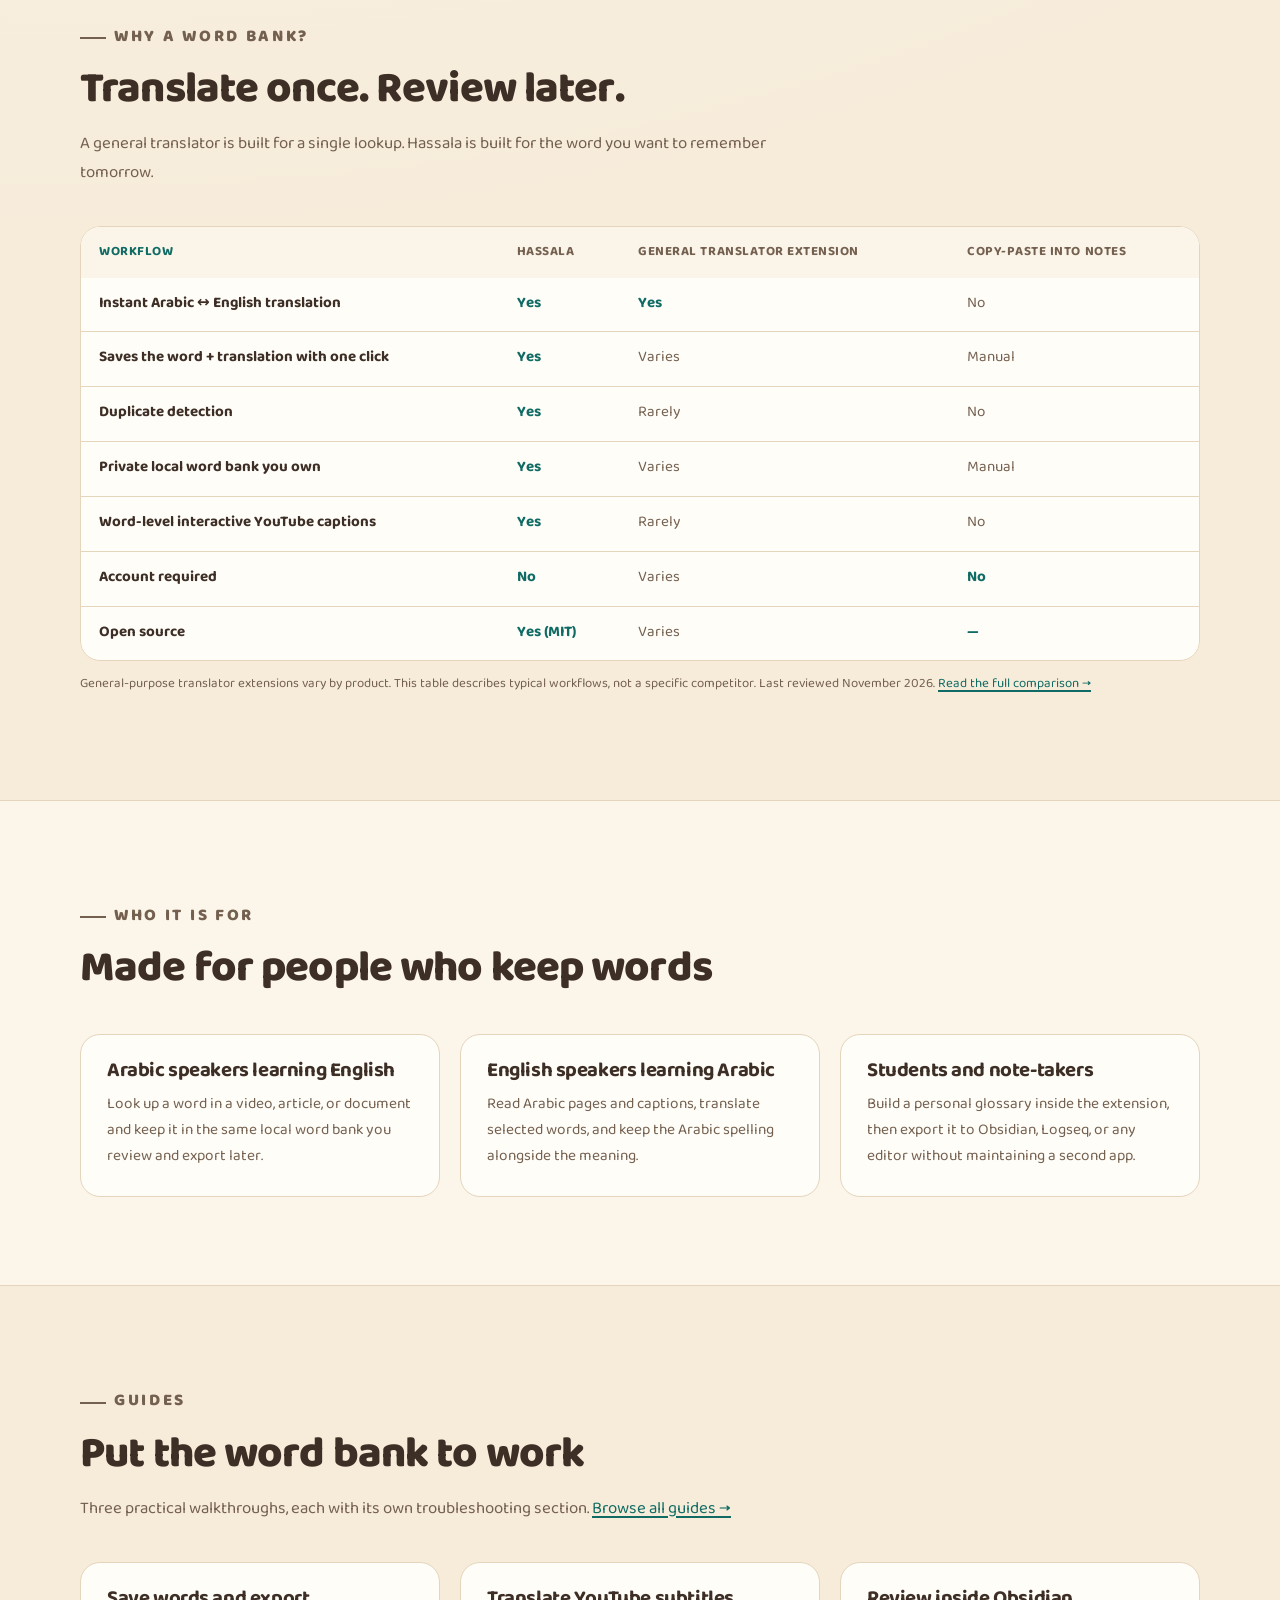
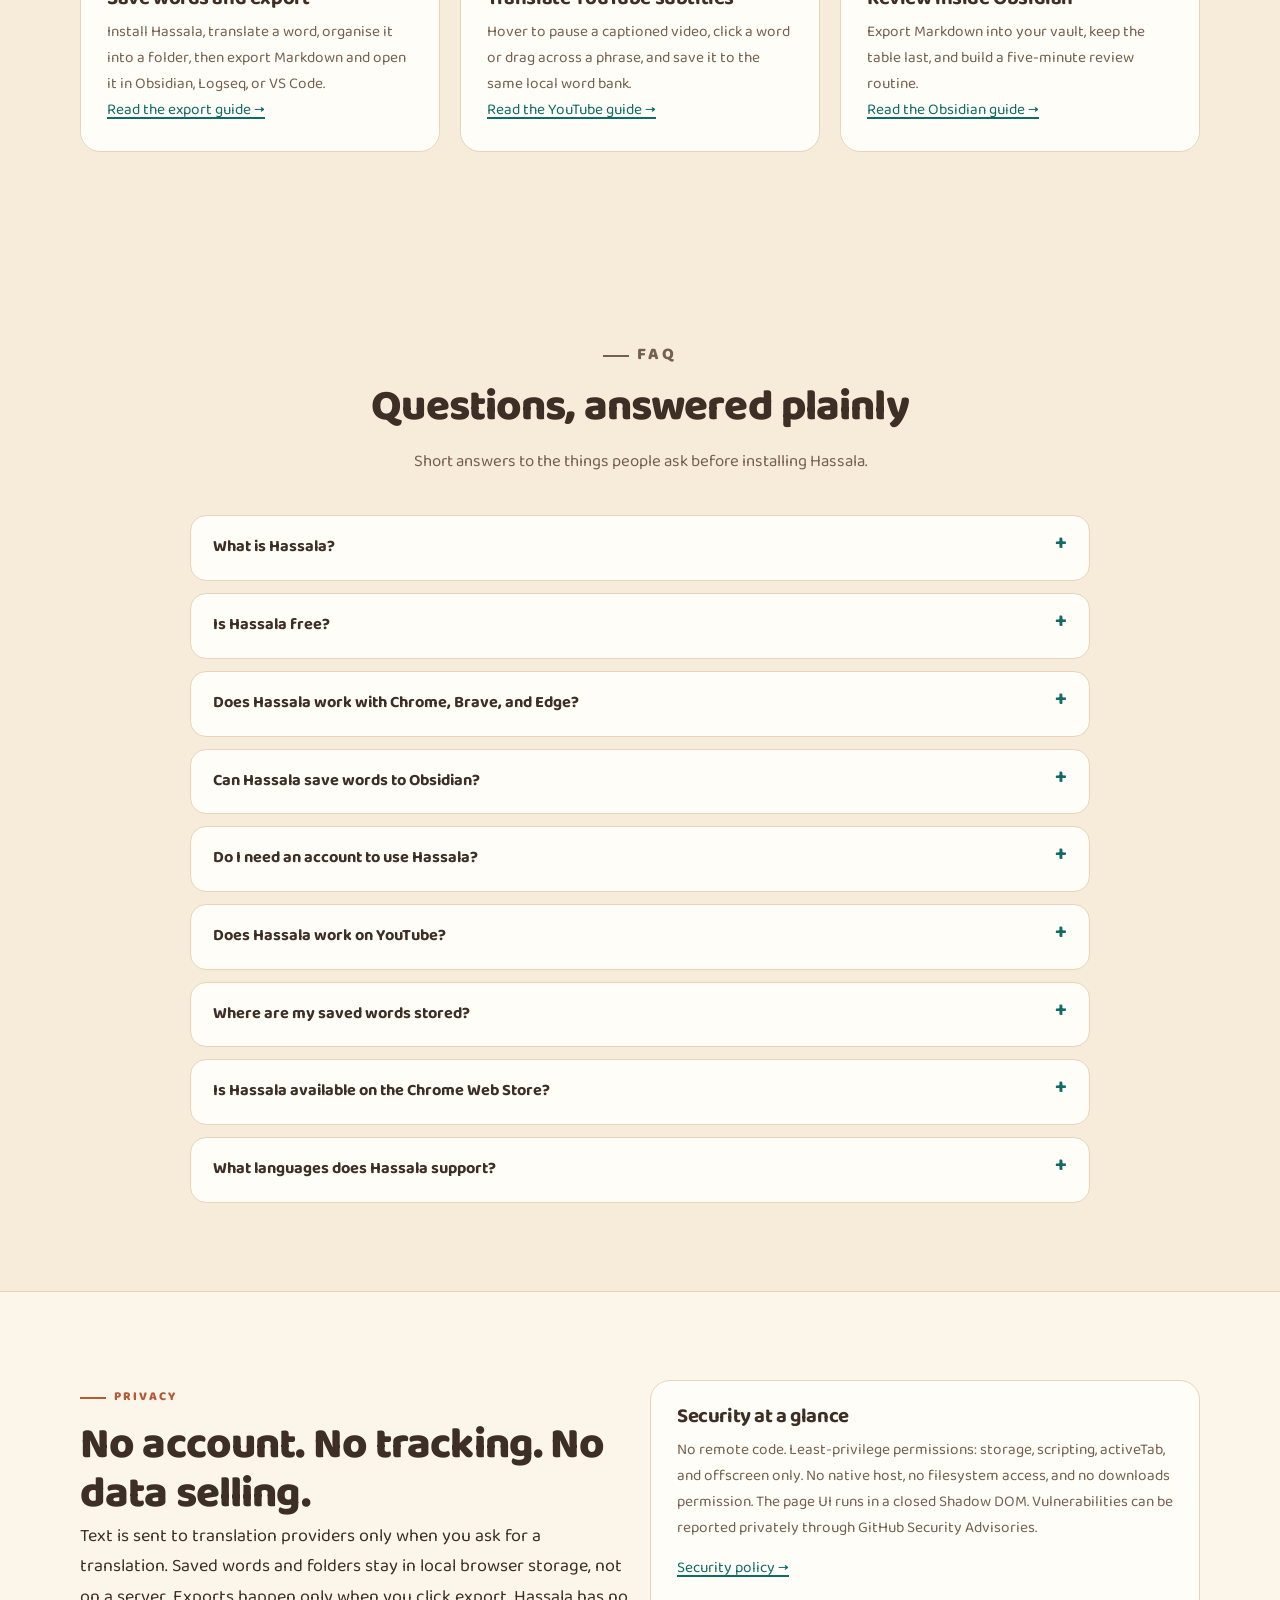
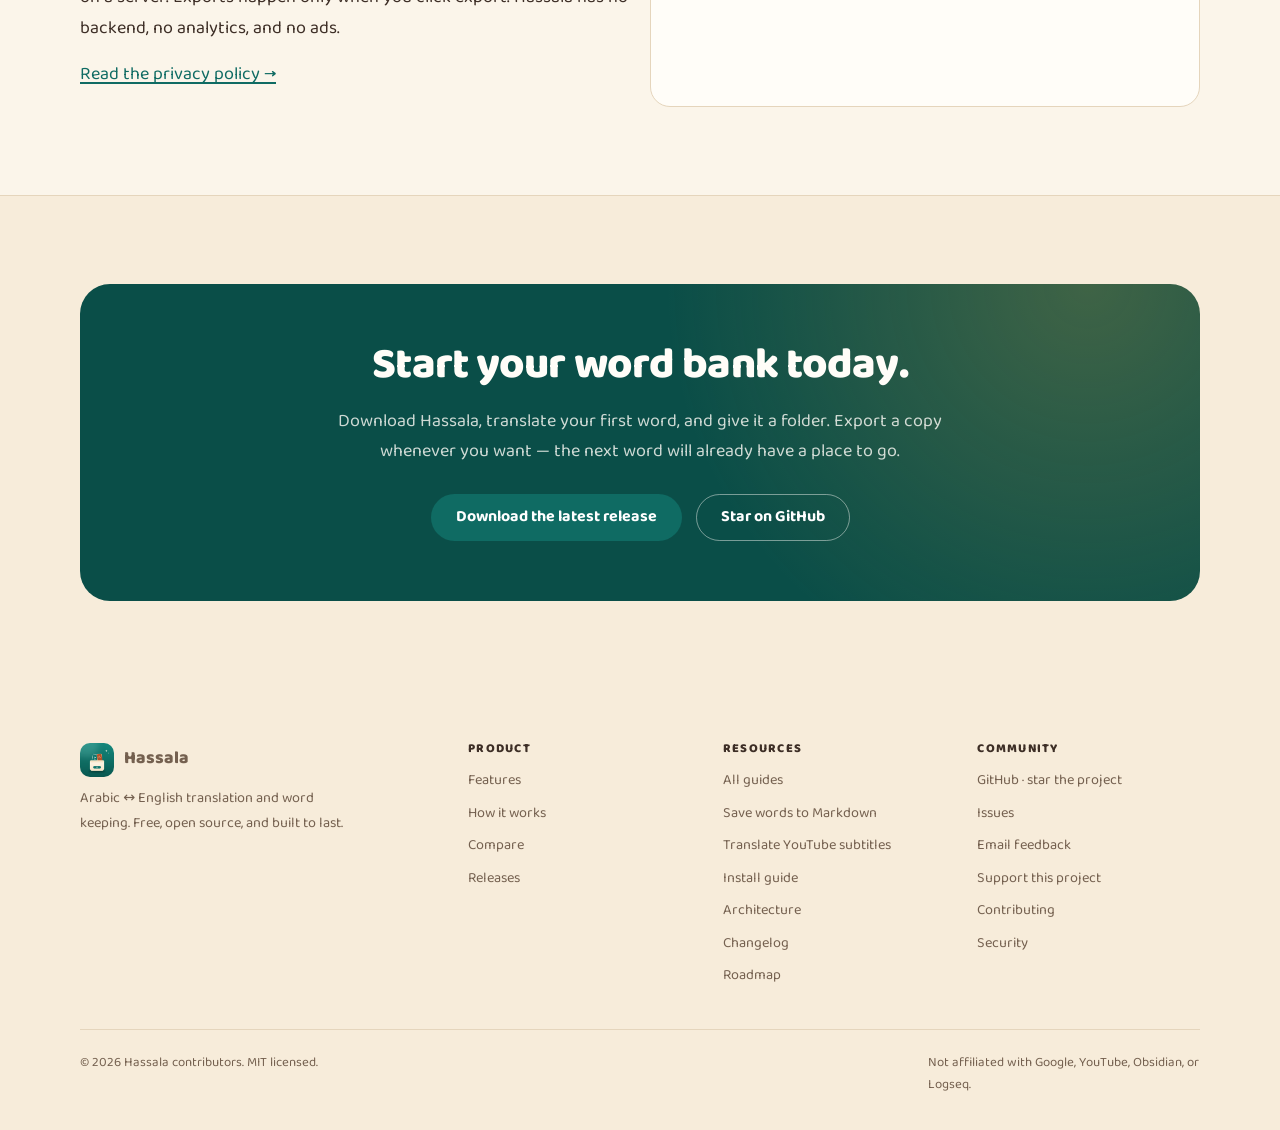
==== commit 5a11d40d: "Move Hassala to a local word bank and redesign the UI Store saved words in chrome.storage.local with" ====
--- a/site/index.html
+++ b/site/index.html
@@ -4,7 +4,7 @@
   <meta charset="utf-8">
   <meta name="viewport" content="width=device-width, initial-scale=1">
   <title>Hassala — Arabic ↔ English Chrome Translator &amp; Word Bank</title>
-  <meta name="description" content="Hassala is a free, open-source Chrome extension that translates Arabic ↔ English, saves every word to a Markdown word bank on your device, and makes YouTube subtitles interactive. No account, no tracking.">
+  <meta name="description" content="Hassala is a free, open-source Chrome extension that translates Arabic ↔ English, keeps every word in a private local word bank with folders, and makes YouTube subtitles interactive. Export to Markdown, TXT, CSV, or JSON whenever you want. No account, no tracking.">
   <link rel="canonical" href="https://nagdista-dev.github.io/hassala/">
   <link rel="alternate" hreflang="en" href="https://nagdista-dev.github.io/hassala/">
   <link rel="alternate" hreflang="ar" href="https://nagdista-dev.github.io/hassala/ar/">
@@ -16,17 +16,17 @@
   <meta property="og:type" content="website">
   <meta property="og:site_name" content="Hassala">
   <meta property="og:title" content="Hassala — Arabic ↔ English Translator for Chrome">
-  <meta property="og:description" content="Translate Arabic ↔ English, save every word to a Markdown word bank, and turn YouTube subtitles into a vocabulary lesson. Free, open source, no account.">
+  <meta property="og:description" content="Translate Arabic ↔ English, keep every word in a private local word bank with folders and export, and turn YouTube subtitles into a vocabulary lesson. Free, open source, no account.">
   <meta property="og:url" content="https://nagdista-dev.github.io/hassala/">
   <meta property="og:image" content="https://nagdista-dev.github.io/hassala/assets/social-preview-en.png">
   <meta property="og:image:width" content="1280">
   <meta property="og:image:height" content="640">
-  <meta property="og:image:alt" content="Hassala — Arabic-first translator and Markdown word bank">
+  <meta property="og:image:alt" content="Hassala — Arabic ↔ English translator and private local word bank">
   <meta property="og:locale" content="en_US">
   <meta property="og:locale:alternate" content="ar_AR">
   <meta name="twitter:card" content="summary_large_image">
   <meta name="twitter:title" content="Hassala — Arabic ↔ English Translator for Chrome">
-  <meta name="twitter:description" content="Translate Arabic ↔ English, save every word to a Markdown word bank, and make YouTube subtitles interactive. Free and open source.">
+  <meta name="twitter:description" content="Translate Arabic ↔ English, keep every word in a local word bank with folders and export, and make YouTube subtitles interactive. Free and open source.">
   <meta name="twitter:image" content="https://nagdista-dev.github.io/hassala/assets/social-preview-en.png">
 
   <link rel="icon" type="image/png" href="assets/icon128.png">
@@ -47,7 +47,7 @@
         "applicationCategory": "EducationalApplication",
         "applicationSubCategory": "Language Learning",
         "operatingSystem": "Chrome, Brave, Edge, Chromium",
-        "description": "Hassala is a free, open-source Chrome extension that translates Arabic and English, saves words to a local Markdown word bank, and makes YouTube subtitles interactive.",
+        "description": "Hassala is a free, open-source Chrome extension that translates Arabic and English, keeps words in a private local word bank with folders and export, and makes YouTube subtitles interactive.",
         "url": "https://nagdista-dev.github.io/hassala/",
         "downloadUrl": "https://github.com/nagdista-dev/hassala/releases/latest",
         "codeRepository": "https://github.com/nagdista-dev/hassala",
@@ -61,7 +61,9 @@
         },
         "featureList": [
           "Instant Arabic ↔ English translation",
-          "Save words to a local Markdown word bank",
+          "Save words to a private local word bank",
+          "Folders for organising vocabulary",
+          "Export to Markdown, TXT, CSV, or JSON",
           "Duplicate detection",
           "Interactive YouTube subtitles",
           "Floating translator on any page",
@@ -92,7 +94,7 @@
             "name": "What is Hassala?",
             "acceptedAnswer": {
               "@type": "Answer",
-              "text": "Hassala is a free, open-source Chrome extension for Arabic ↔ English translation and vocabulary saving. It translates words and phrases, writes each saved word and translation to a Markdown file on your device, and makes YouTube subtitles interactive. It does not require an account."
+              "text": "Hassala is a free, open-source Chrome extension for Arabic ↔ English translation and vocabulary saving. It translates words and phrases, keeps each saved word and translation in local extension storage, and makes YouTube subtitles interactive. You can organise words into folders and export them as Markdown, TXT, CSV, or JSON. It does not require an account."
             }
           },
           {
@@ -116,7 +118,7 @@
             "name": "Can Hassala save words to Obsidian?",
             "acceptedAnswer": {
               "@type": "Answer",
-              "text": "Yes. Hassala saves words to a standard Markdown file at a path you choose, so you can open that file in Obsidian, Logseq, Typora, VS Code, or any Markdown editor. The file does not have to live inside an Obsidian vault."
+              "text": "Yes. Hassala exports standard Markdown, so you can open the downloaded file in Obsidian, Logseq, Typora, VS Code, or any Markdown editor. The file does not have to live inside an Obsidian vault. You can also export CSV or JSON."
             }
           },
           {
@@ -137,10 +139,10 @@
           },
           {
             "@type": "Question",
-            "name": "Does saving words require a native host?",
-            "acceptedAnswer": {
-              "@type": "Answer",
-              "text": "Yes. Browsers cannot write to arbitrary files, so Hassala uses a small local native messaging host to append rows to your Markdown file. The host is installed once, runs locally, and accepts messages only from Hassala. Translation, subtitles, and the floating panel work without it."
+            "name": "Where are my saved words stored?",
+            "acceptedAnswer": {
+              "@type": "Answer",
+              "text": "In chrome.storage.local, inside the extension. Hassala does not write to your filesystem on its own and does not use a native host or Python. When you want a copy, choose the words, format, and filename in Words; the browser downloads the file."
             }
           },
           {
@@ -156,7 +158,7 @@
             "name": "What languages does Hassala support?",
             "acceptedAnswer": {
               "@type": "Answer",
-              "text": "Hassala translates between Arabic and English. The interface is Arabic-first with full right-to-left support, and the project documentation is available in English."
+              "text": "Hassala translates between Arabic and English. The interface is English-first with full Arabic and right-to-left support, and the documentation is available in English and Arabic."
             }
           }
         ]
@@ -174,7 +176,7 @@
         <img src="assets/icon128.png" width="48" height="48" alt="">
         <span class="brand-text">
           <strong>Hassala</strong>
-          <span class="brand-sub">Arabic word bank</span>
+          <span class="brand-sub">Arabic ↔ English word bank</span>
         </span>
       </a>
       <nav class="site-nav" aria-label="Main navigation">
@@ -191,13 +193,14 @@
   <main id="main">
     <section class="hero wrap" aria-labelledby="hero-title">
       <div>
-        <p class="eyebrow">Free · Open source · Arabic-first</p>
+        <p class="eyebrow">Free · Open source · Arabic ↔ English</p>
         <h1 id="hero-title">Arabic ↔ English.<br>Every word kept.</h1>
         <p class="lead">
-          Hassala is a Chrome extension that translates words and phrases, saves
-          them to a <strong>Markdown word bank on your device</strong>, and turns
-          YouTube subtitles into an interactive vocabulary lesson. No account. No
-          tracking. Your words stay yours.
+          Hassala is a Chrome extension that translates words and phrases, keeps
+          them in a <strong>private word bank inside the extension</strong>, and
+          turns YouTube subtitles into an interactive vocabulary lesson. Export
+          Markdown, TXT, CSV, or JSON whenever you want. No account. No tracking.
+          Your words stay yours.
         </p>
         <div class="hero-actions">
           <a class="button" href="https://github.com/nagdista-dev/hassala/releases/latest" rel="noopener">
@@ -213,7 +216,7 @@
           </li>
           <li>
             <svg viewBox="0 0 24 24" fill="none" stroke="currentColor" stroke-width="2.2" aria-hidden="true"><path d="m5 12 4 4L19 6"/></svg>
-            Local Markdown file
+            Private local word bank
           </li>
           <li>
             <svg viewBox="0 0 24 24" fill="none" stroke="currentColor" stroke-width="2.2" aria-hidden="true"><path d="m5 12 4 4L19 6"/></svg>
@@ -226,7 +229,7 @@
         </ul>
       </div>
 
-      <div class="demo" aria-label="Example of a translated word saved to a Markdown file">
+      <div class="demo" aria-label="Example of a translated word saved to the local word bank">
         <div class="demo-card">
           <div class="demo-head">
             <img src="assets/icon128.png" width="30" height="30" alt="">
@@ -243,11 +246,11 @@
             <span class="demo-copy">Copy</span>
           </div>
           <div class="demo-file">
-            <strong>Saved to your word bank</strong>
-            <code>~/Documents/Hassala Words.md</code>
-          </div>
-        </div>
-        <p class="demo-caption">Example output. The extension interface is Arabic-first.</p>
+            <strong>Saved to your local word bank</strong>
+            <code>Folder: General · 248 words</code>
+          </div>
+        </div>
+        <p class="demo-caption">Example output. English-first interface with full Arabic support.</p>
       </div>
     </section>
 
@@ -257,10 +260,10 @@
           <div class="callout">
             <p id="definition-title">
               <strong>Hassala is a free, open-source Chrome extension for Arabic ↔
-              English translation and vocabulary saving.</strong> It writes every
-              saved word and translation to a local Markdown file, so you can
-              review your word bank in Obsidian, Logseq, VS Code, or any text
-              editor.
+              English translation and vocabulary saving.</strong> It keeps every saved word and translation
+              in a private local word bank with folders, and exports to Markdown,
+              TXT, CSV, or JSON whenever you want, so you can review it in
+              Obsidian, Logseq, VS Code, or any text editor.
             </p>
           </div>
           <div>
@@ -269,7 +272,8 @@
               <tbody>
                 <tr><th scope="row">Type</th><td>Chrome extension (Manifest V3)</td></tr>
                 <tr><th scope="row">Languages</th><td>Arabic ↔ English</td></tr>
-                <tr><th scope="row">Saves to</th><td>A local Markdown (<code>.md</code>) file you choose</td></tr>
+                <tr><th scope="row">Saves to</th><td><code>chrome.storage.local</code> inside the extension</td></tr>
+                <tr><th scope="row">Export</th><td>Markdown, TXT, CSV, or JSON with your filename</td></tr>
                 <tr><th scope="row">Account</th><td>Not required</td></tr>
                 <tr><th scope="row">Price</th><td>Free</td></tr>
                 <tr><th scope="row">License</th><td>MIT (open source)</td></tr>
@@ -289,8 +293,8 @@
           <h2 id="features-title">A translator that remembers what you learned</h2>
           <p>
             Most translators help you in the moment and forget the word when you
-            close the tab. Hassala keeps it — in a file you own, in the app you
-            already use.
+            close the tab. Hassala keeps it — in a private word bank you control,
+            with export when you want a file.
           </p>
         </div>
 
@@ -313,7 +317,7 @@
             </span>
             <h3>One-click saving</h3>
             <p>
-              Add the word and translation to your Markdown file with one click.
+              Add the word and translation to your local word bank with one click.
               Hassala skips duplicates, so the same pair never appears twice.
             </p>
           </article>
@@ -334,11 +338,11 @@
             <span class="icon" aria-hidden="true">
               <svg viewBox="0 0 24 24" fill="none" stroke="currentColor" stroke-width="1.9"><path d="M4 5.5A2.5 2.5 0 0 1 6.5 3H20v16H6.5A2.5 2.5 0 0 0 4 21.5z"/><path d="M4 5.5v16"/><path d="M8 7h8M8 11h6"/></svg>
             </span>
-            <h3>Your file, your app</h3>
-            <p>
-              Choose any existing <code>.md</code> file. Open it later in
-              Obsidian, Logseq, Typora, VS Code, or a plain text editor. No
-              export step and no lock-in.
+            <h3>Folders and export</h3>
+            <p>
+              Create folders such as English or Programming, move words between
+              them, then export Markdown, TXT, CSV, or JSON with your own
+              filename. No lock-in.
             </p>
           </article>
 
@@ -348,9 +352,9 @@
             </span>
             <h3>Privacy by design</h3>
             <p>
-              No accounts, no analytics, no ads, and no data selling. Settings and
-              recent words stay in local browser storage, and saved words stay in
-              your file.
+              No accounts, no analytics, no ads, and no data selling. Settings,
+              recent words, and saved words stay in local browser storage. Nothing
+              is written to disk until you click export.
             </p>
           </article>
 
@@ -389,16 +393,17 @@
           <li class="step">
             <h3>Save</h3>
             <p>
-              Click <strong>Add to Hassala</strong>. The word and translation are
-              appended to your Markdown file, duplicates are skipped, and the
+              Choose a folder and click <strong>Add to Hassala</strong>. The word
+              and translation are saved locally, duplicates are skipped, and the
               input clears for the next word.
             </p>
           </li>
           <li class="step">
             <h3>Review</h3>
             <p>
-              Open the same file in your Markdown app whenever you want. The words
-              are already there — no export, no copy-paste, no separate database.
+              Organise words into folders, then export Markdown, TXT, CSV, or
+              JSON with the filename you choose. The words are yours — no lock-in,
+              no separate database.
               <a href="guides/save-words-to-markdown/">See the step-by-step guide →</a>
             </p>
           </li>
@@ -447,7 +452,7 @@
                 <td class="varies">No</td>
               </tr>
               <tr>
-                <td>Local Markdown file you own</td>
+                <td>Private local word bank you own</td>
                 <td class="yes">Yes</td>
                 <td class="varies">Varies</td>
                 <td class="varies">Manual</td>
@@ -490,7 +495,7 @@
         <div class="grid grid-3">
           <div class="card">
             <h3>Arabic speakers learning English</h3>
-            <p>Look up a word in a video, article, or document and keep it in the same Markdown file you review later.</p>
+            <p>Look up a word in a video, article, or document and keep it in the same local word bank you review and export later.</p>
           </div>
           <div class="card">
             <h3>English speakers learning Arabic</h3>
@@ -498,7 +503,7 @@
           </div>
           <div class="card">
             <h3>Students and note-takers</h3>
-            <p>Build a personal glossary in Obsidian, Logseq, or any editor without maintaining a second app.</p>
+            <p>Build a personal glossary inside the extension, then export it to Obsidian, Logseq, or any editor without maintaining a second app.</p>
           </div>
         </div>
       </div>
@@ -516,26 +521,26 @@
         </div>
         <div class="grid grid-3">
           <article class="card">
-            <h3>Save words to Markdown</h3>
-            <p>
-              Install Hassala, choose a <code>.md</code> file, translate a word,
-              and open the result in Obsidian, Logseq, or VS Code.
-            </p>
-            <p><a href="guides/save-words-to-markdown/">Read the Markdown guide →</a></p>
+            <h3>Save words and export</h3>
+            <p>
+              Install Hassala, translate a word, organise it into a folder, then
+              export Markdown and open it in Obsidian, Logseq, or VS Code.
+            </p>
+            <p><a href="guides/save-words-to-markdown/">Read the export guide →</a></p>
           </article>
           <article class="card">
             <h3>Translate YouTube subtitles</h3>
             <p>
               Hover to pause a captioned video, click a word or drag across a
-              phrase, and save it to the same word bank.
+              phrase, and save it to the same local word bank.
             </p>
             <p><a href="guides/translate-youtube-subtitles/">Read the YouTube guide →</a></p>
           </article>
           <article class="card">
             <h3>Review inside Obsidian</h3>
             <p>
-              Use a note in your vault as the word bank, keep the table last, and
-              build a five-minute review routine.
+              Export Markdown into your vault, keep the table last, and build a
+              five-minute review routine.
             </p>
             <p><a href="guides/obsidian-vocabulary-workflow/">Read the Obsidian guide →</a></p>
           </article>
@@ -556,10 +561,10 @@
             <summary>What is Hassala?</summary>
             <p>
               Hassala is a free, open-source Chrome extension for Arabic ↔ English
-              translation and vocabulary saving. It translates words and phrases,
-              writes each saved word and translation to a Markdown file on your
-              device, and makes YouTube subtitles interactive. It does not require
-              an account.
+              translation and vocabulary saving. It translates words and phrases, keeps each saved word and
+              translation in local extension storage, and makes YouTube subtitles
+              interactive. Folders and export are built in. It does not require an
+              account.
             </p>
           </details>
 
@@ -582,10 +587,10 @@
           <details class="faq-item">
             <summary>Can Hassala save words to Obsidian?</summary>
             <p>
-              Yes. Hassala saves words to a standard Markdown file at a path you
-              choose, so you can open that file in Obsidian, Logseq, Typora, VS
-              Code, or any Markdown editor. The file does not have to live inside
-              an Obsidian vault.
+              Yes. Hassala exports standard Markdown, so you can open the file in
+              Obsidian, Logseq, Typora, VS Code, or any Markdown editor. The file
+              does not have to live inside an Obsidian vault. CSV and JSON are also
+              available.
               <a href="guides/save-words-to-markdown/">Follow the step-by-step guide →</a>
             </p>
           </details>
@@ -610,13 +615,13 @@
           </details>
 
           <details class="faq-item">
-            <summary>Does saving words require a native host?</summary>
-            <p>
-              Yes. Browsers cannot write to arbitrary files, so Hassala uses a
-              small local native messaging host to append rows to your Markdown
-              file. The host is installed once, runs locally, and accepts messages
-              only from Hassala. Translation, subtitles, and the floating panel
-              work without it.
+            <summary>Where are my saved words stored?</summary>
+            <p>
+              Saved words live in <code>chrome.storage.local</code> inside the
+              extension, organised into folders you create. Export is a normal
+              browser download that happens only after you click export. There is
+              nothing else to install, and the extension never writes to your
+              files directly.
             </p>
           </details>
 
@@ -634,8 +639,8 @@
             <summary>What languages does Hassala support?</summary>
             <p>
               Hassala translates between Arabic and English. The interface is
-              Arabic-first with full right-to-left support, and the project
-              documentation is available in English.
+              English-first with full Arabic and right-to-left support, and the
+              documentation is available in English and Arabic.
             </p>
           </details>
         </div>
@@ -650,9 +655,9 @@
             <h2 id="privacy-title">No account. No tracking. No data selling.</h2>
             <p>
               Text is sent to translation providers only when you ask for a
-              translation. Saved words go to your file, not to a server. Settings
-              and recent words stay in local browser storage. Hassala has no
-              backend, no analytics, and no ads.
+              translation. Saved words and folders stay in local browser storage,
+              not on a server. Exports happen only when you click export. Hassala
+              has no backend, no analytics, and no ads.
             </p>
             <p>
               <a href="https://github.com/nagdista-dev/hassala/blob/main/docs/PRIVACY.md" rel="noopener">Read the privacy policy →</a>
@@ -661,10 +666,11 @@
           <div class="card">
             <h3>Security at a glance</h3>
             <p>
-              No remote code. Least-privilege permissions. The native host accepts
-              only <code>.md</code> files and messages from Hassala. The page UI
-              runs in a closed Shadow DOM. Vulnerabilities can be reported
-              privately through GitHub Security Advisories.
+              No remote code. Least-privilege permissions: storage, scripting,
+              activeTab, and offscreen only. No native host, no filesystem access,
+              and no downloads permission. The page UI runs in a closed Shadow
+              DOM. Vulnerabilities can be reported privately through GitHub
+              Security Advisories.
             </p>
             <p style="margin-top: 14px;">
               <a href="https://github.com/nagdista-dev/hassala/security/policy" rel="noopener">Security policy →</a>
@@ -679,8 +685,9 @@
         <div class="cta-band">
           <h2>Start your word bank today.</h2>
           <p>
-            Download Hassala, translate your first word, and open the Markdown
-            file. The next word will already have a place to go.
+            Download Hassala, translate your first word, and give it a folder. Export
+            a copy whenever you want — the next word will already have a place to
+            go.
           </p>
           <div class="hero-actions">
             <a class="button" href="https://github.com/nagdista-dev/hassala/releases/latest" rel="noopener">
@@ -703,7 +710,7 @@
             <img src="assets/icon128.png" width="34" height="34" alt="">
             Hassala
           </a>
-          <p>Arabic-first translation and word keeping. Free, open source, and built to last.</p>
+          <p>Arabic ↔ English translation and word keeping. Free, open source, and built to last.</p>
         </div>
         <div>
           <h2>Product</h2>
@@ -729,8 +736,10 @@
         <div>
           <h2>Community</h2>
           <ul>
-            <li><a href="https://github.com/nagdista-dev/hassala" rel="noopener">GitHub</a></li>
+            <li><a href="https://github.com/nagdista-dev/hassala" rel="noopener">GitHub · star the project</a></li>
             <li><a href="https://github.com/nagdista-dev/hassala/issues" rel="noopener">Issues</a></li>
+            <li><a href="mailto:nagdista@gmail.com?subject=Hassala%20feedback">Email feedback</a></li>
+            <li><a href="https://buymeacoffee.com/nagdista" rel="noopener">Support this project</a></li>
             <li><a href="https://github.com/nagdista-dev/hassala/blob/main/CONTRIBUTING.md" rel="noopener">Contributing</a></li>
             <li><a href="https://github.com/nagdista-dev/hassala/security/policy" rel="noopener">Security</a></li>
           </ul>
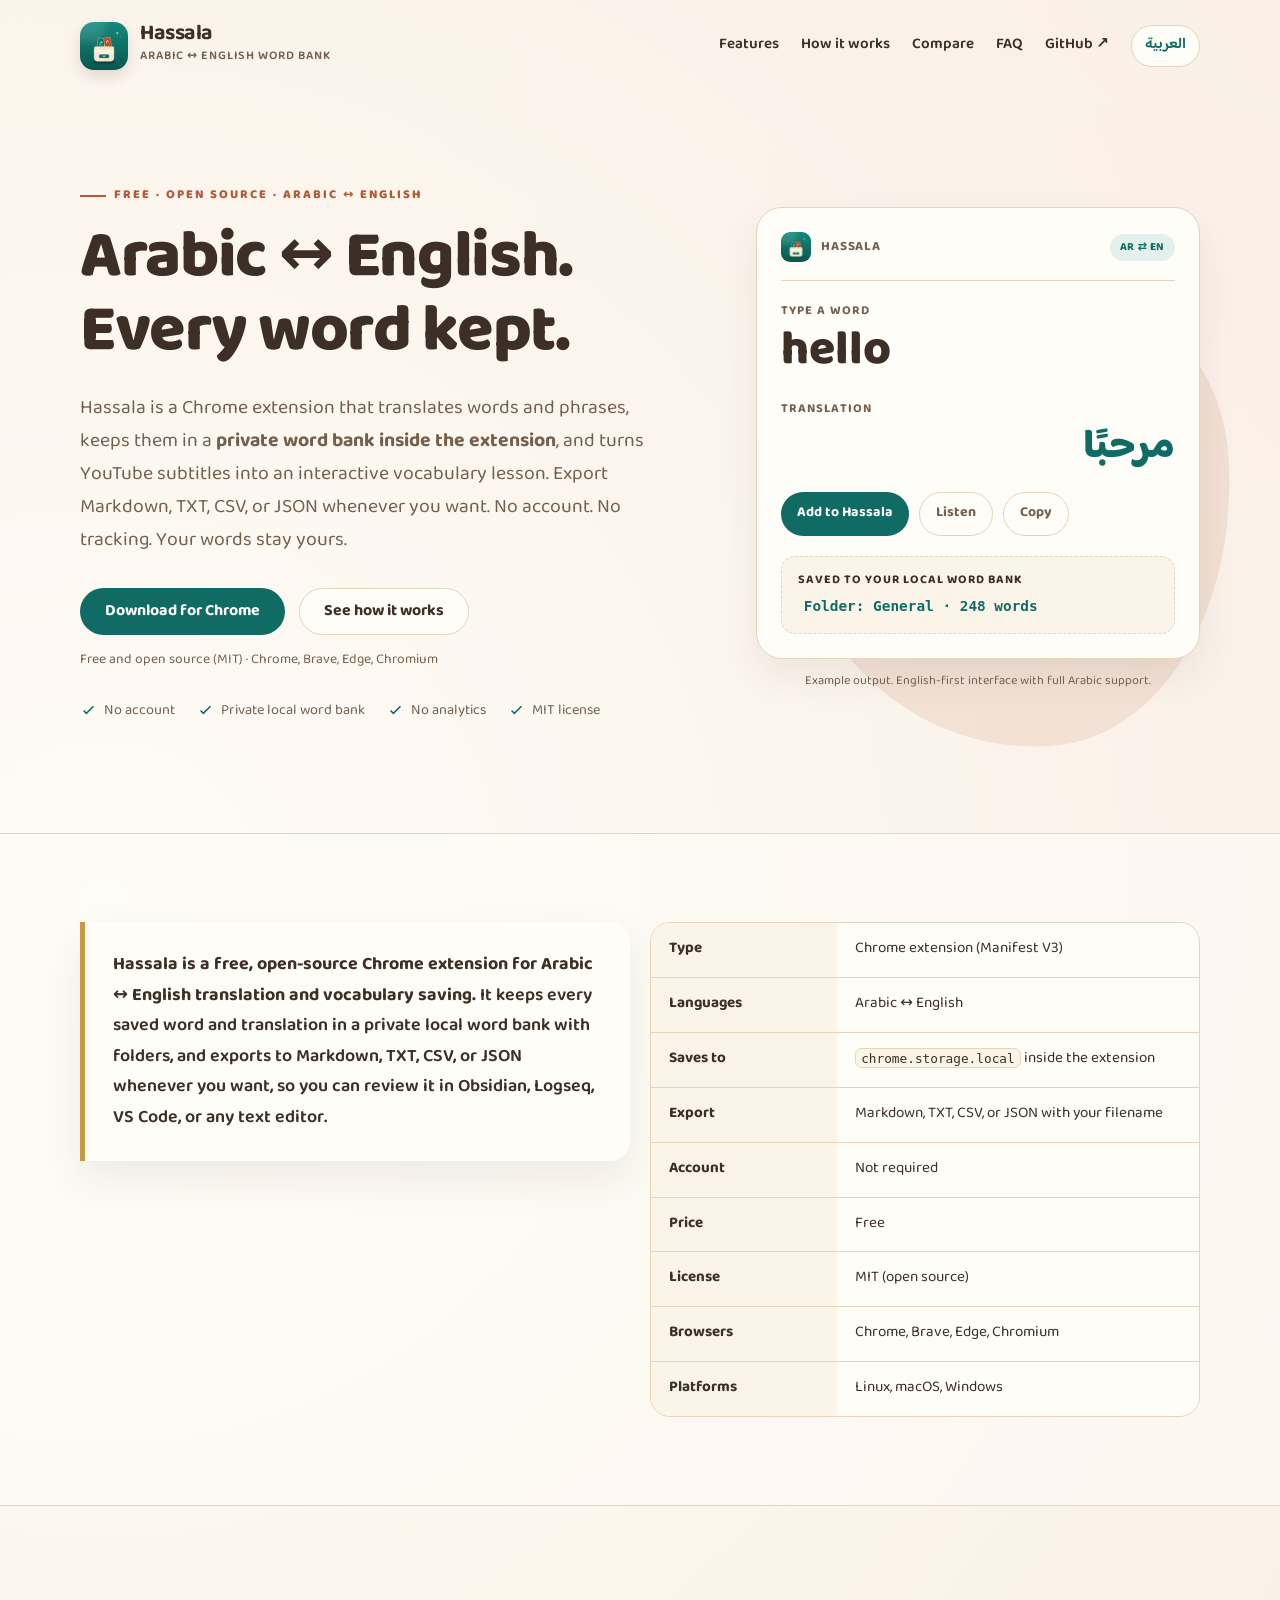
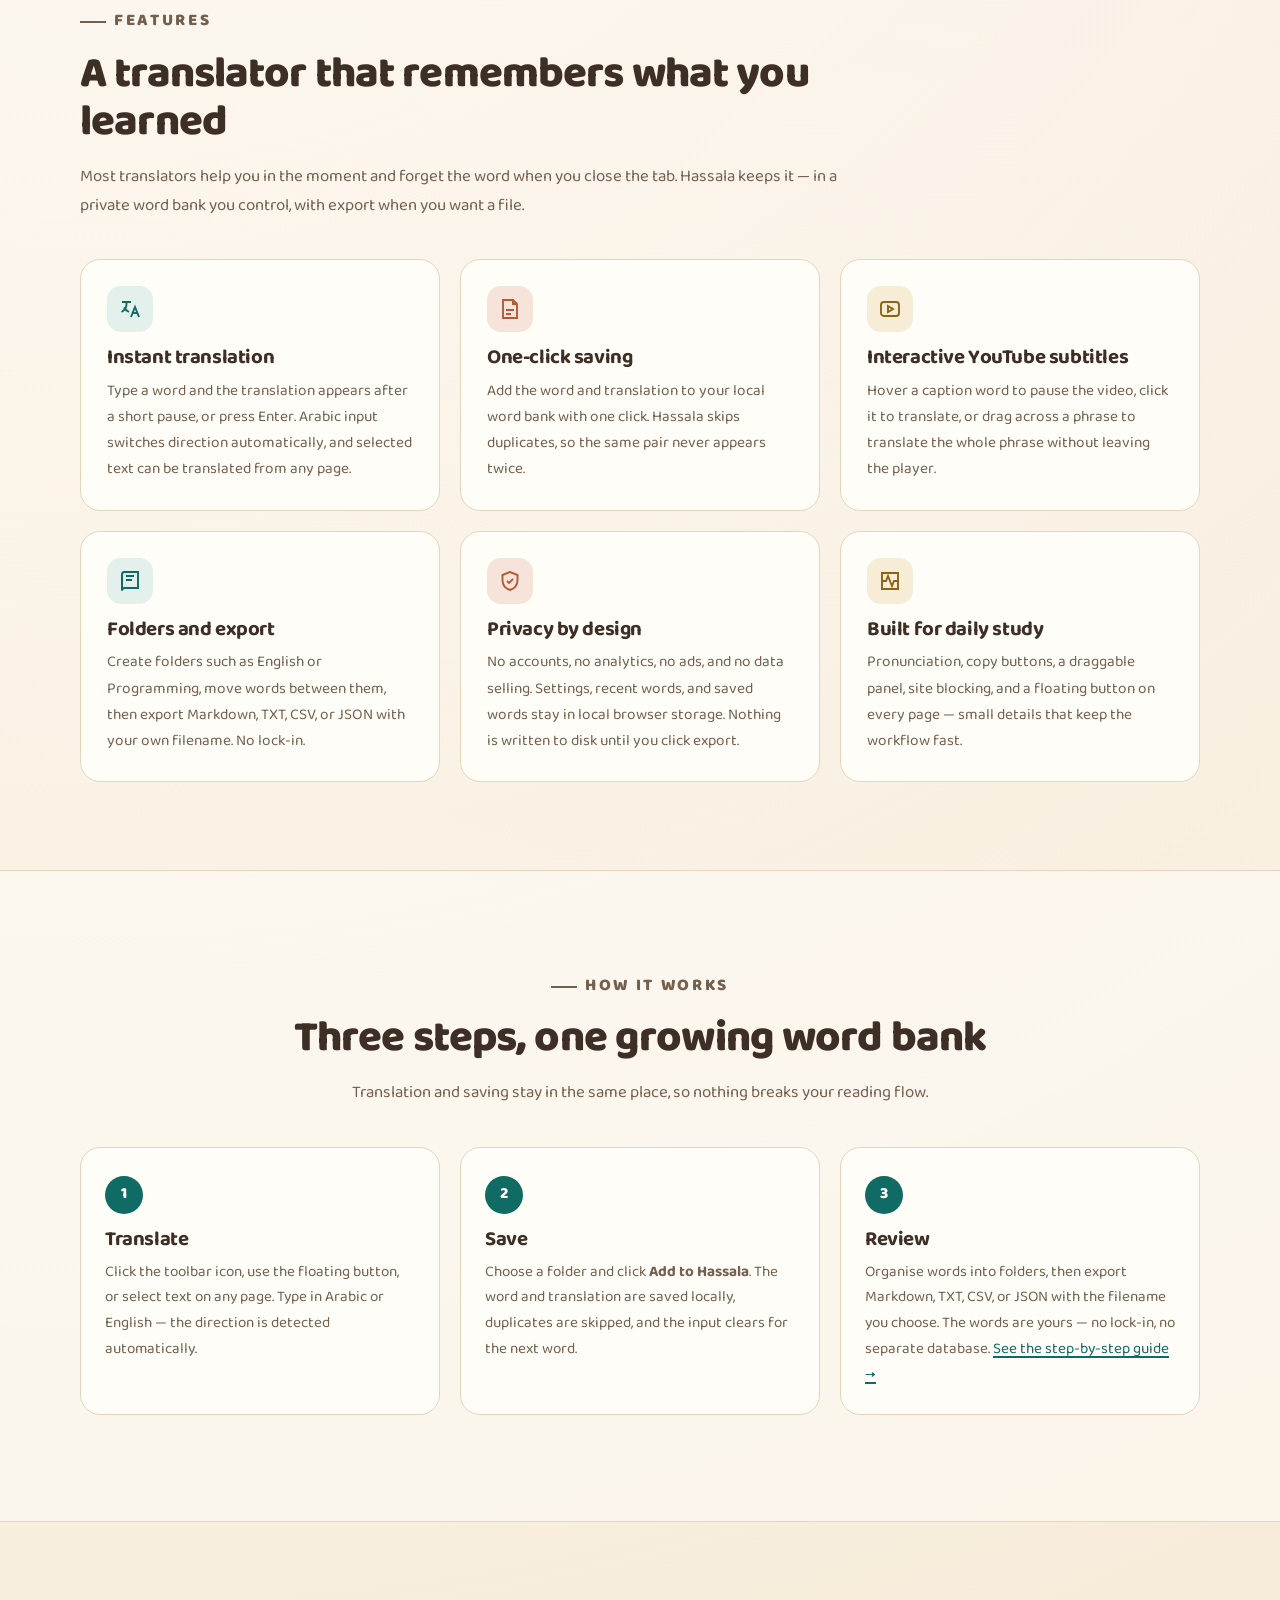
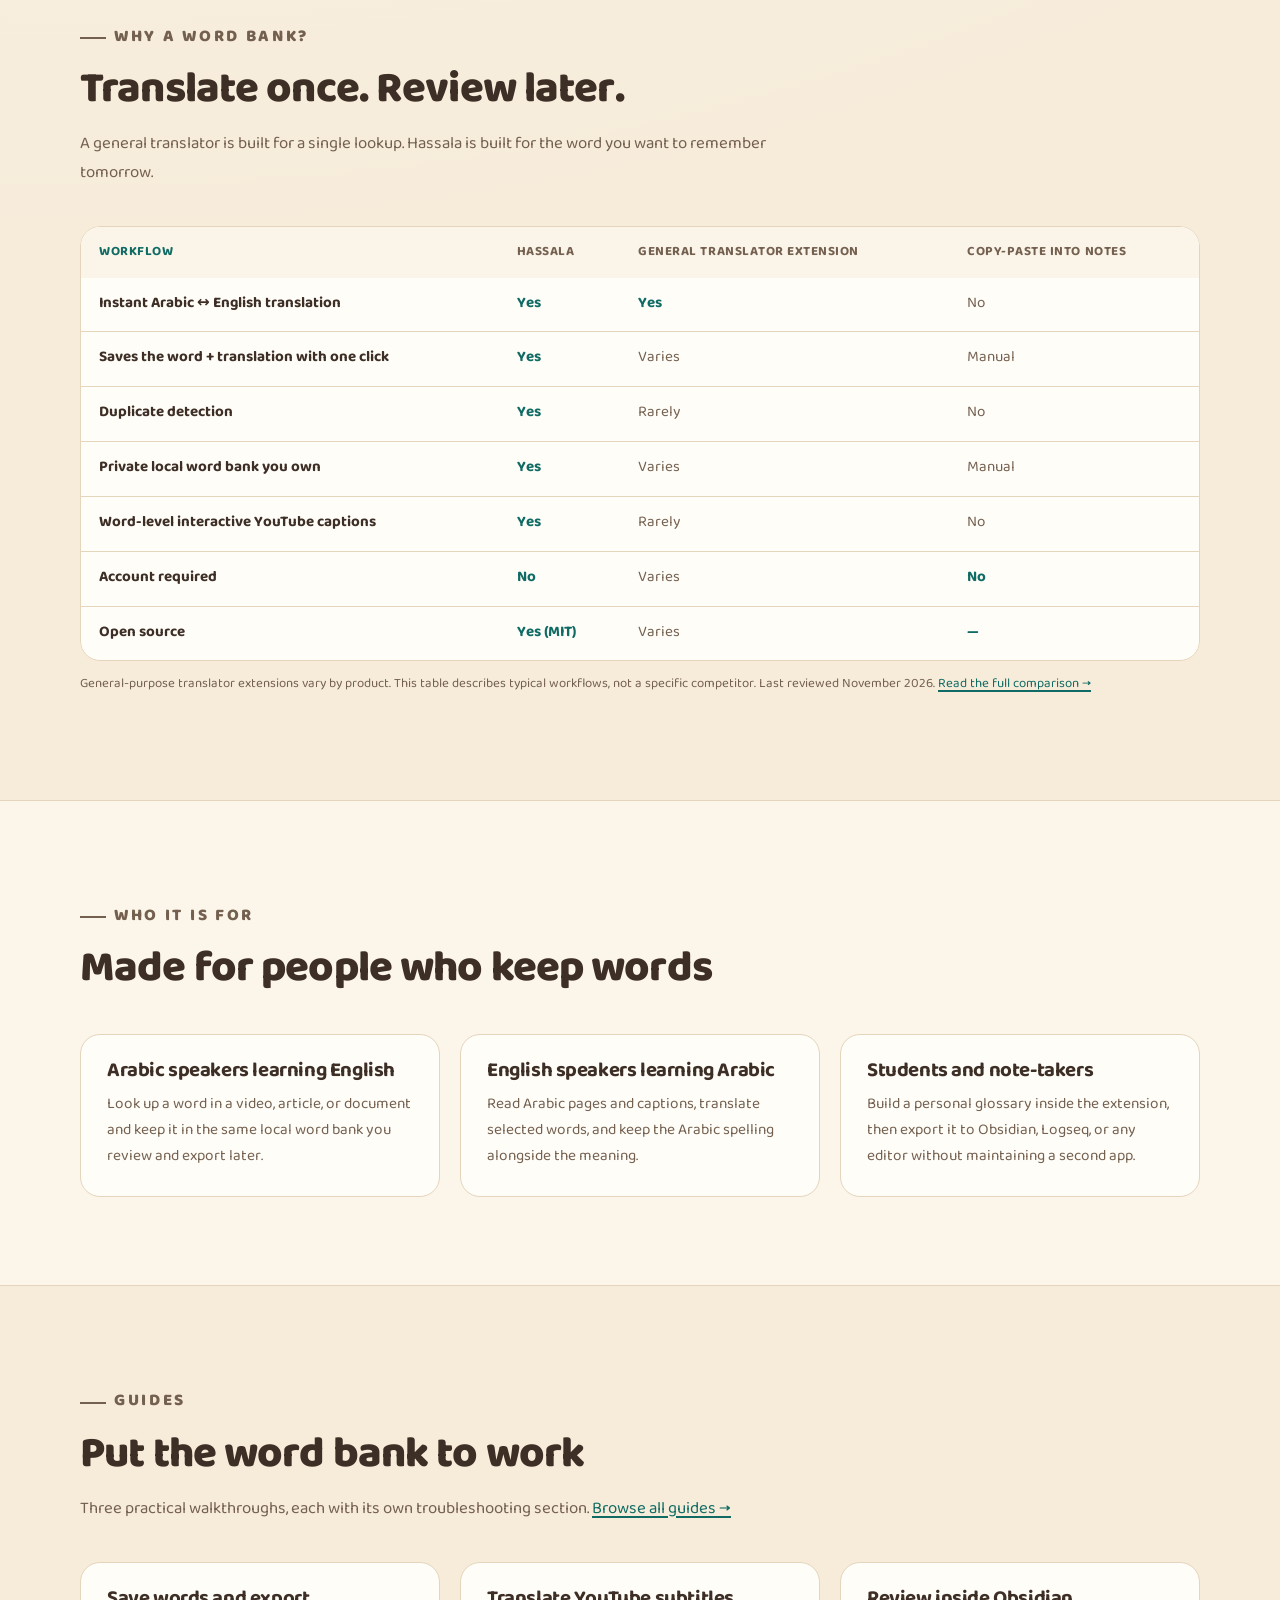
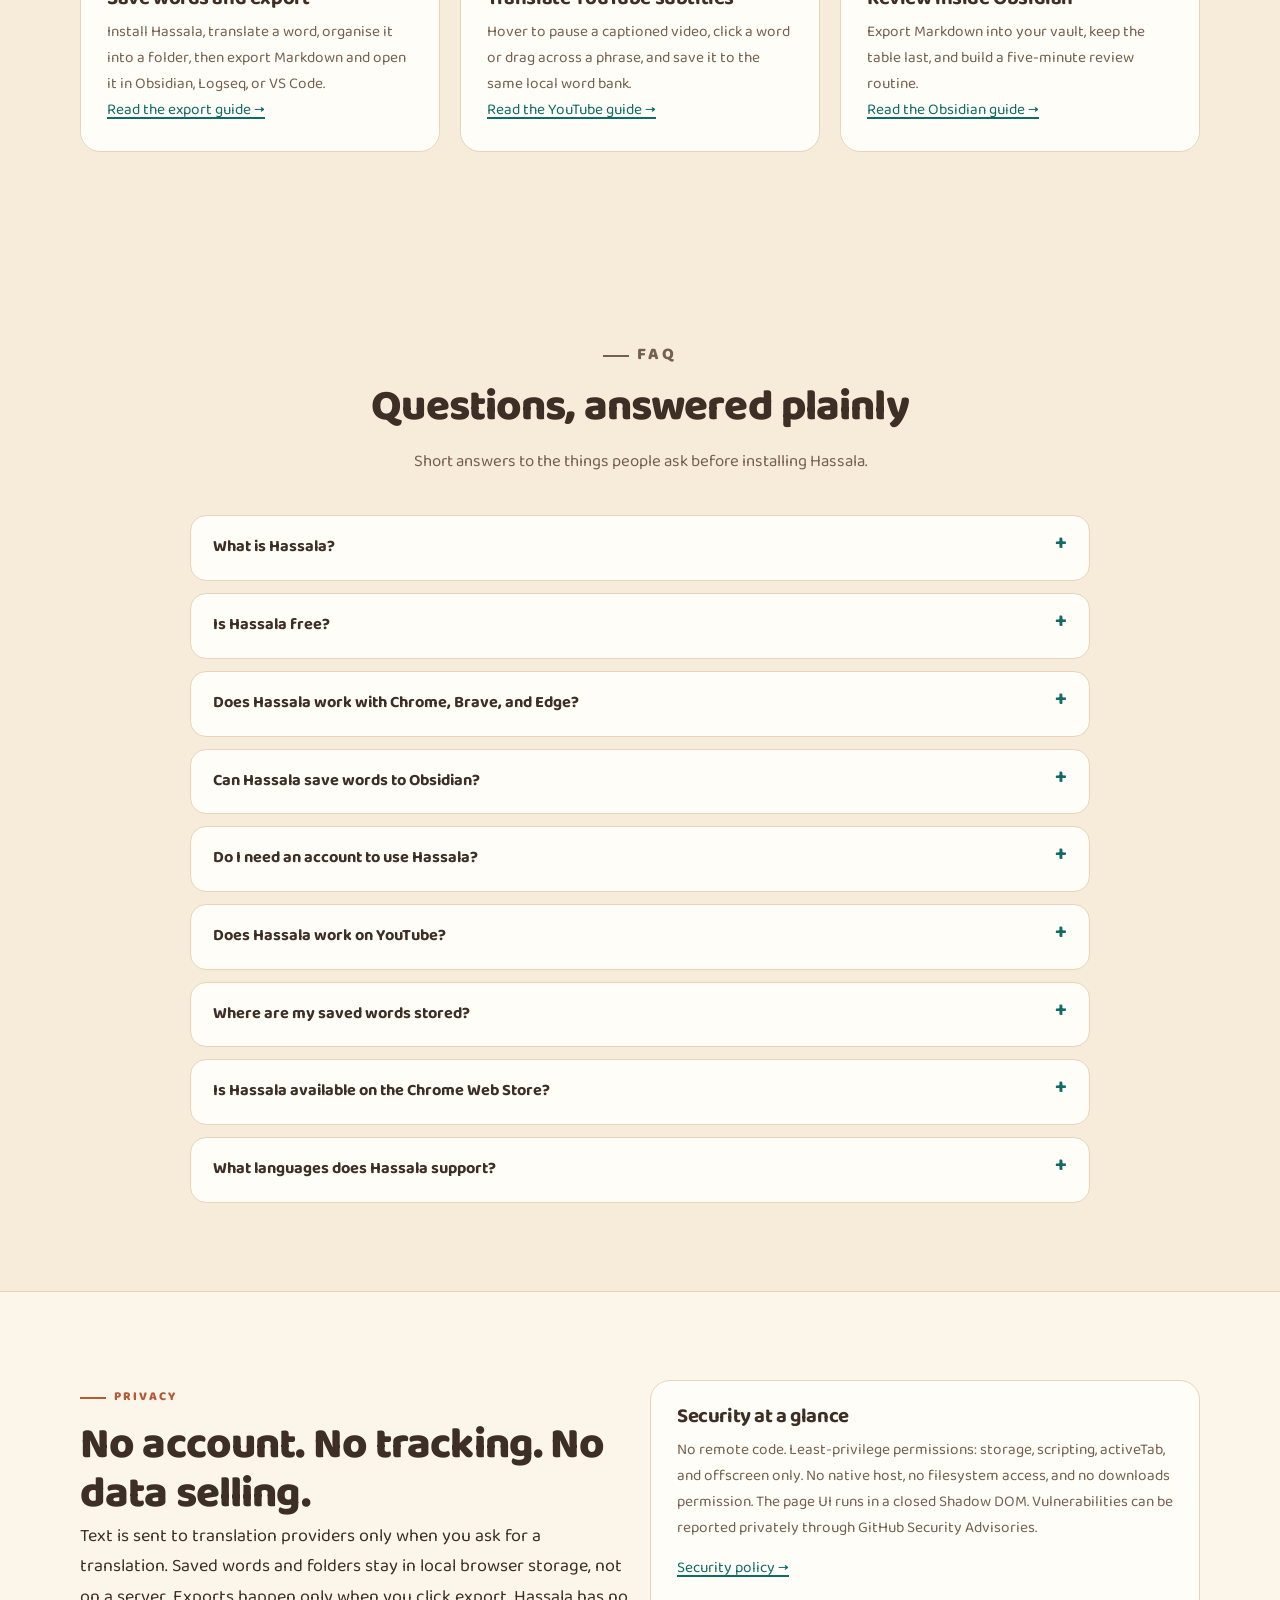
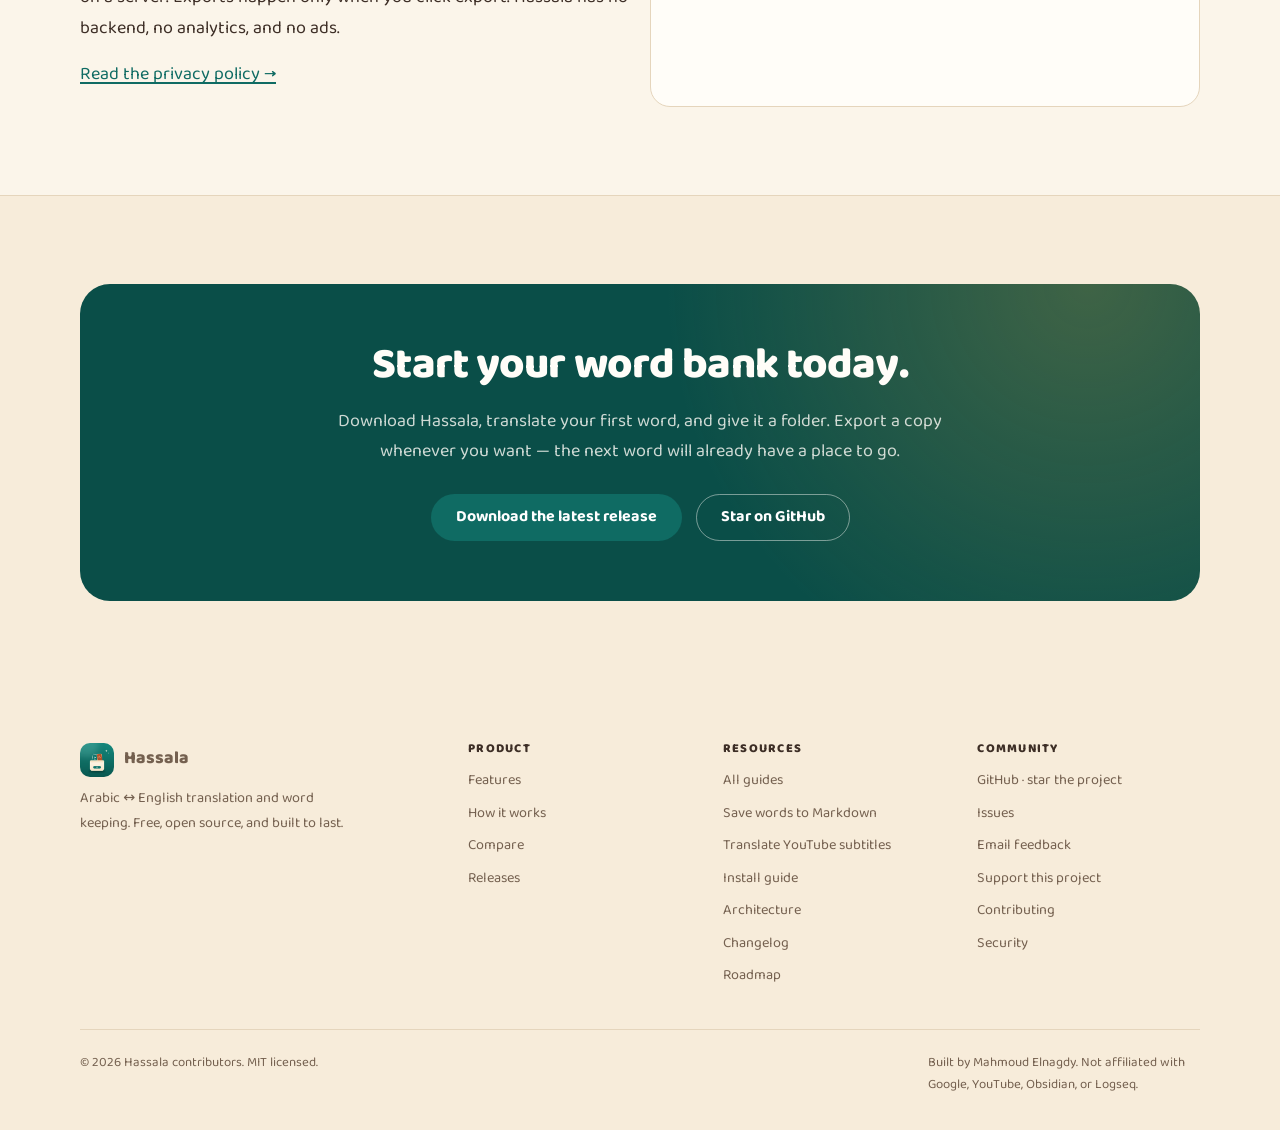
==== commit 1fd964db: "Add site credit link to author portfolio" ====
--- a/site/index.html
+++ b/site/index.html
@@ -747,7 +747,7 @@
       </div>
       <div class="footer-bottom">
         <p>© 2026 Hassala contributors. MIT licensed.</p>
-        <p>Not affiliated with Google, YouTube, Obsidian, or Logseq.</p>
+        <p>Built by <a href="https://nagdista.com/">Mahmoud Elnagdy</a>. Not affiliated with Google, YouTube, Obsidian, or Logseq.</p>
       </div>
     </div>
   </footer>
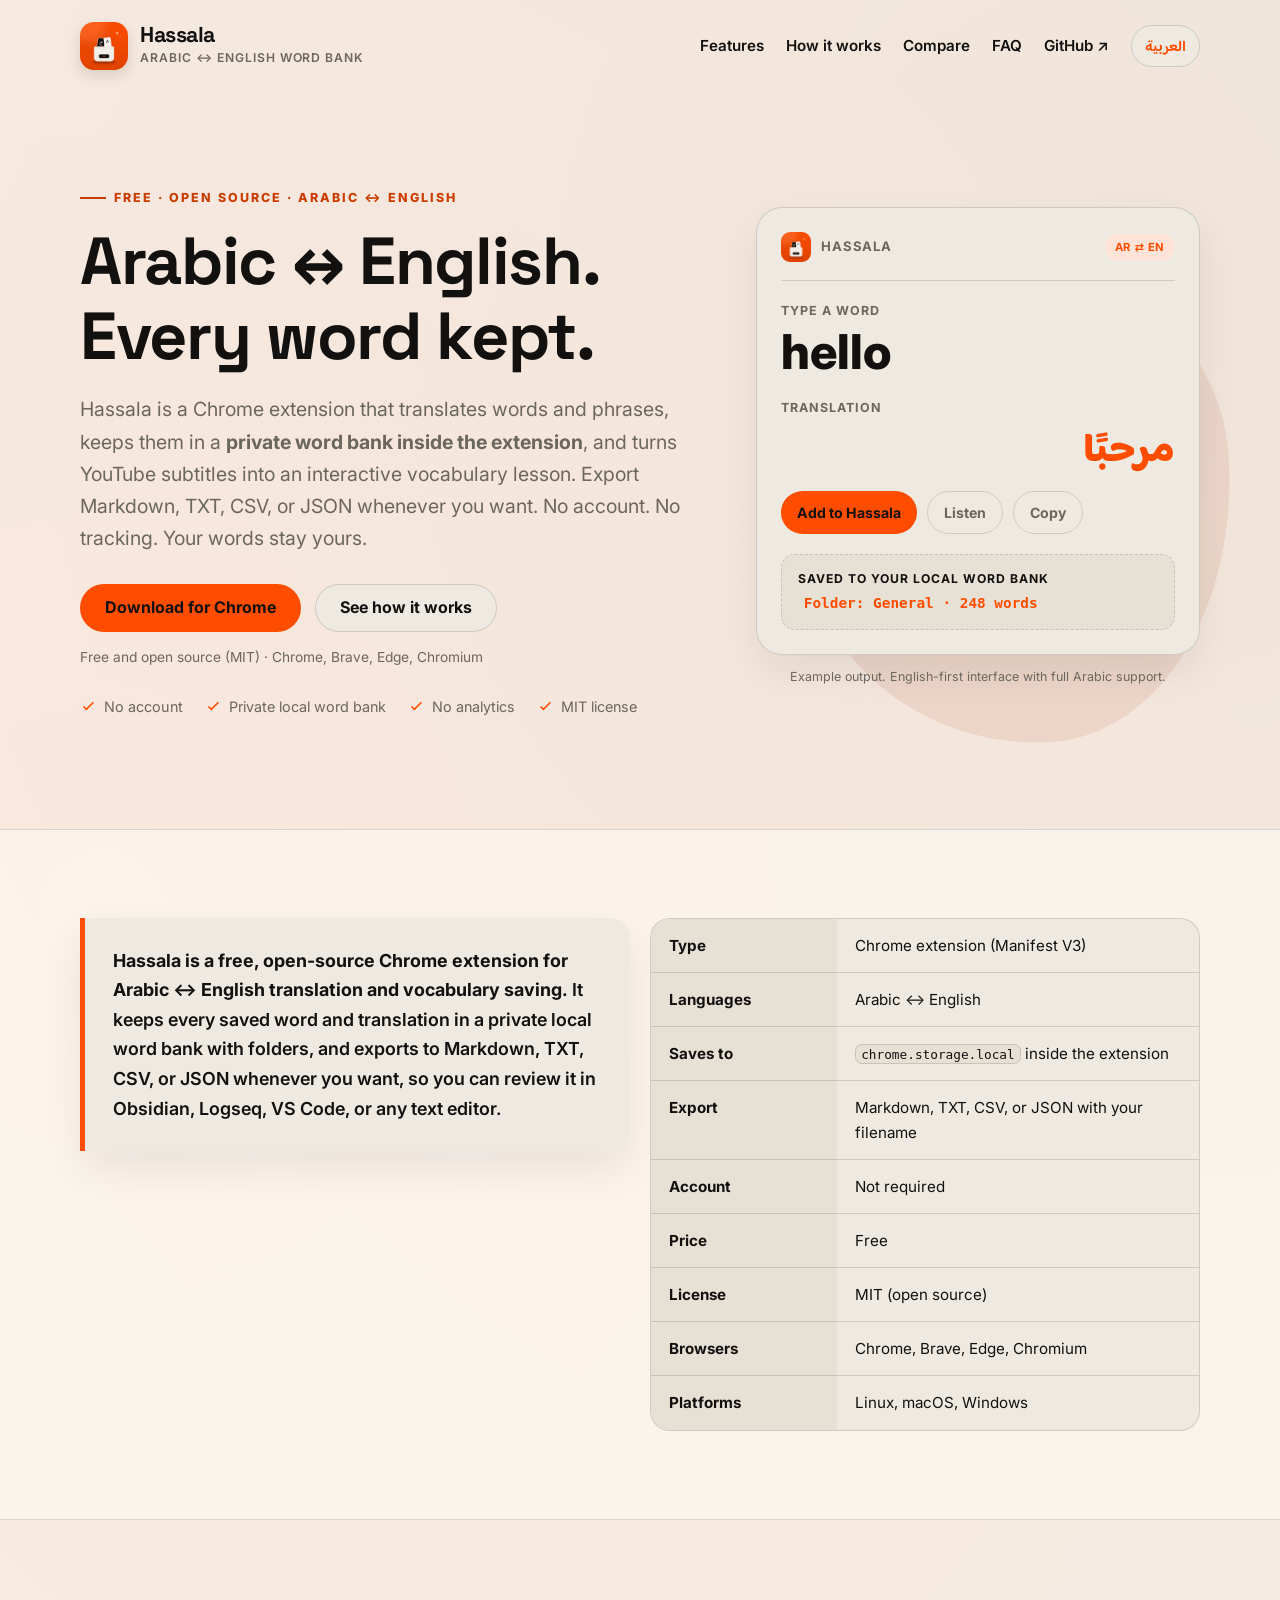
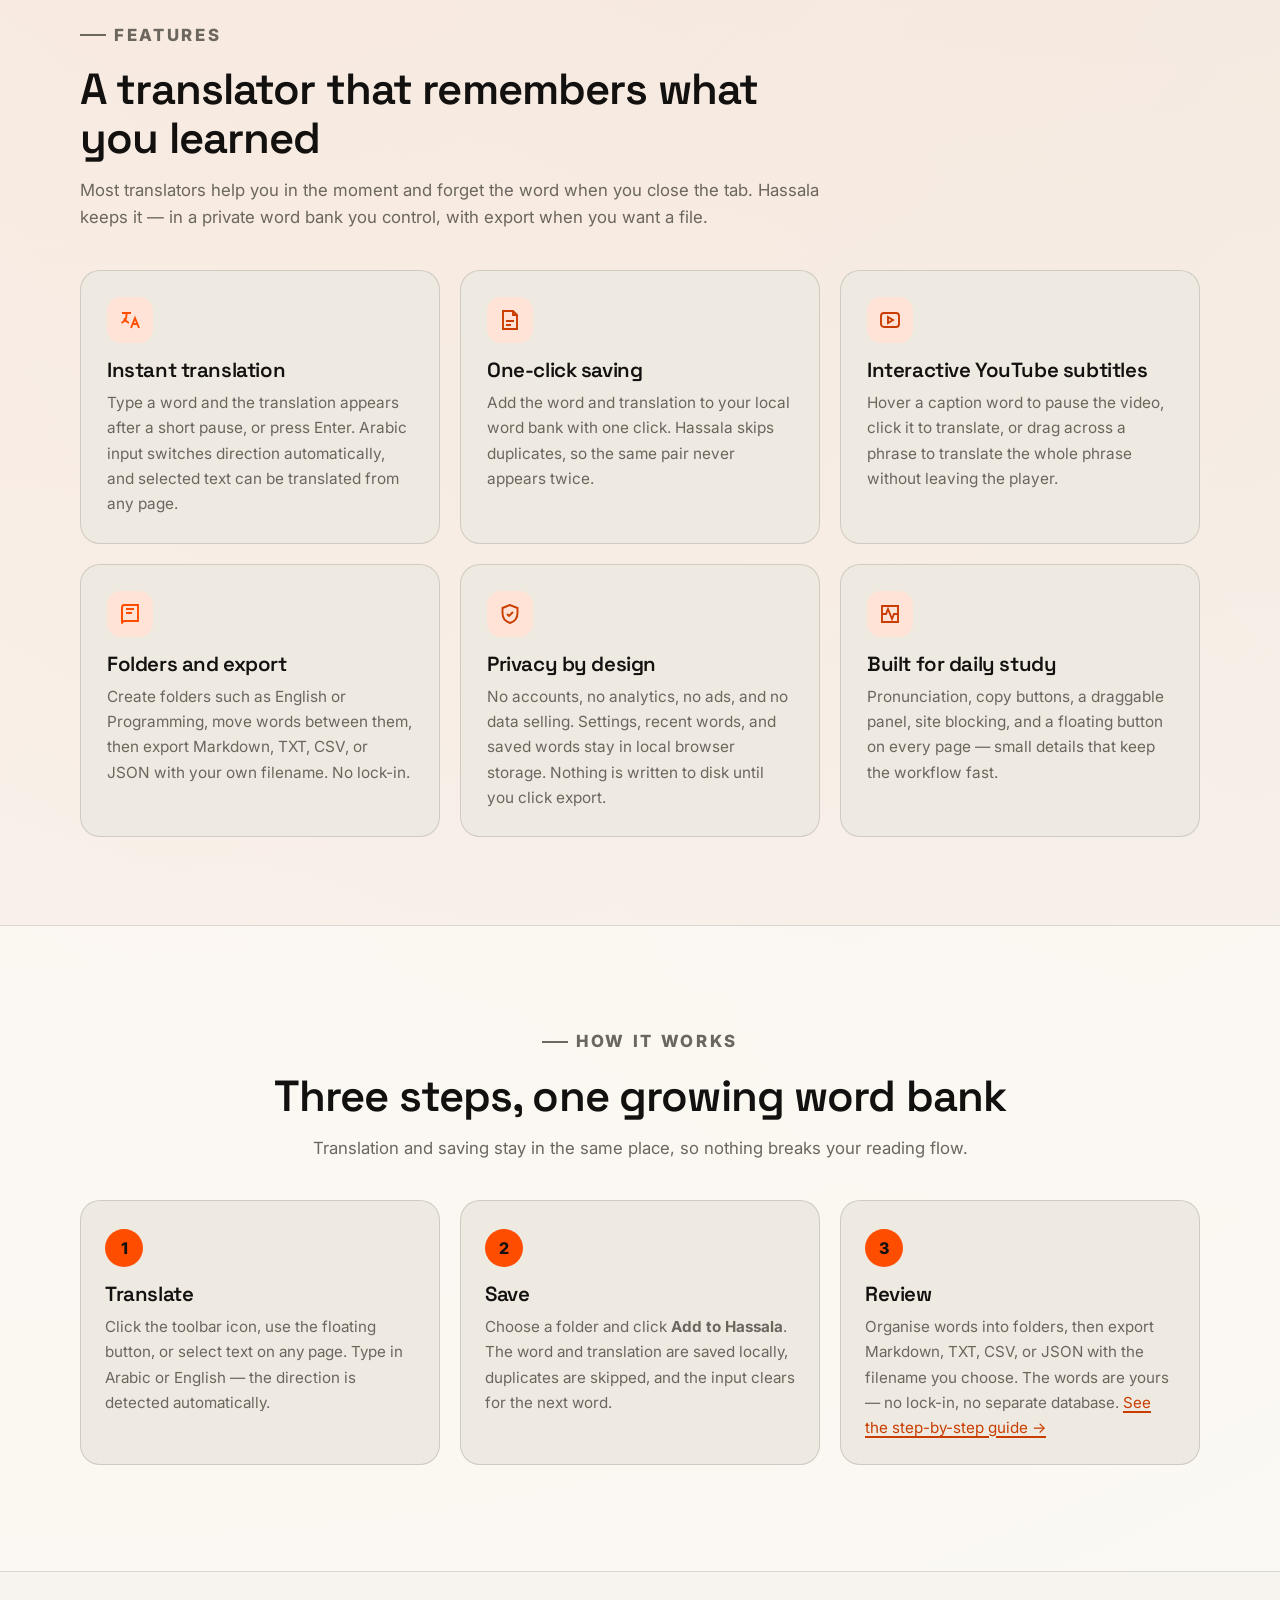
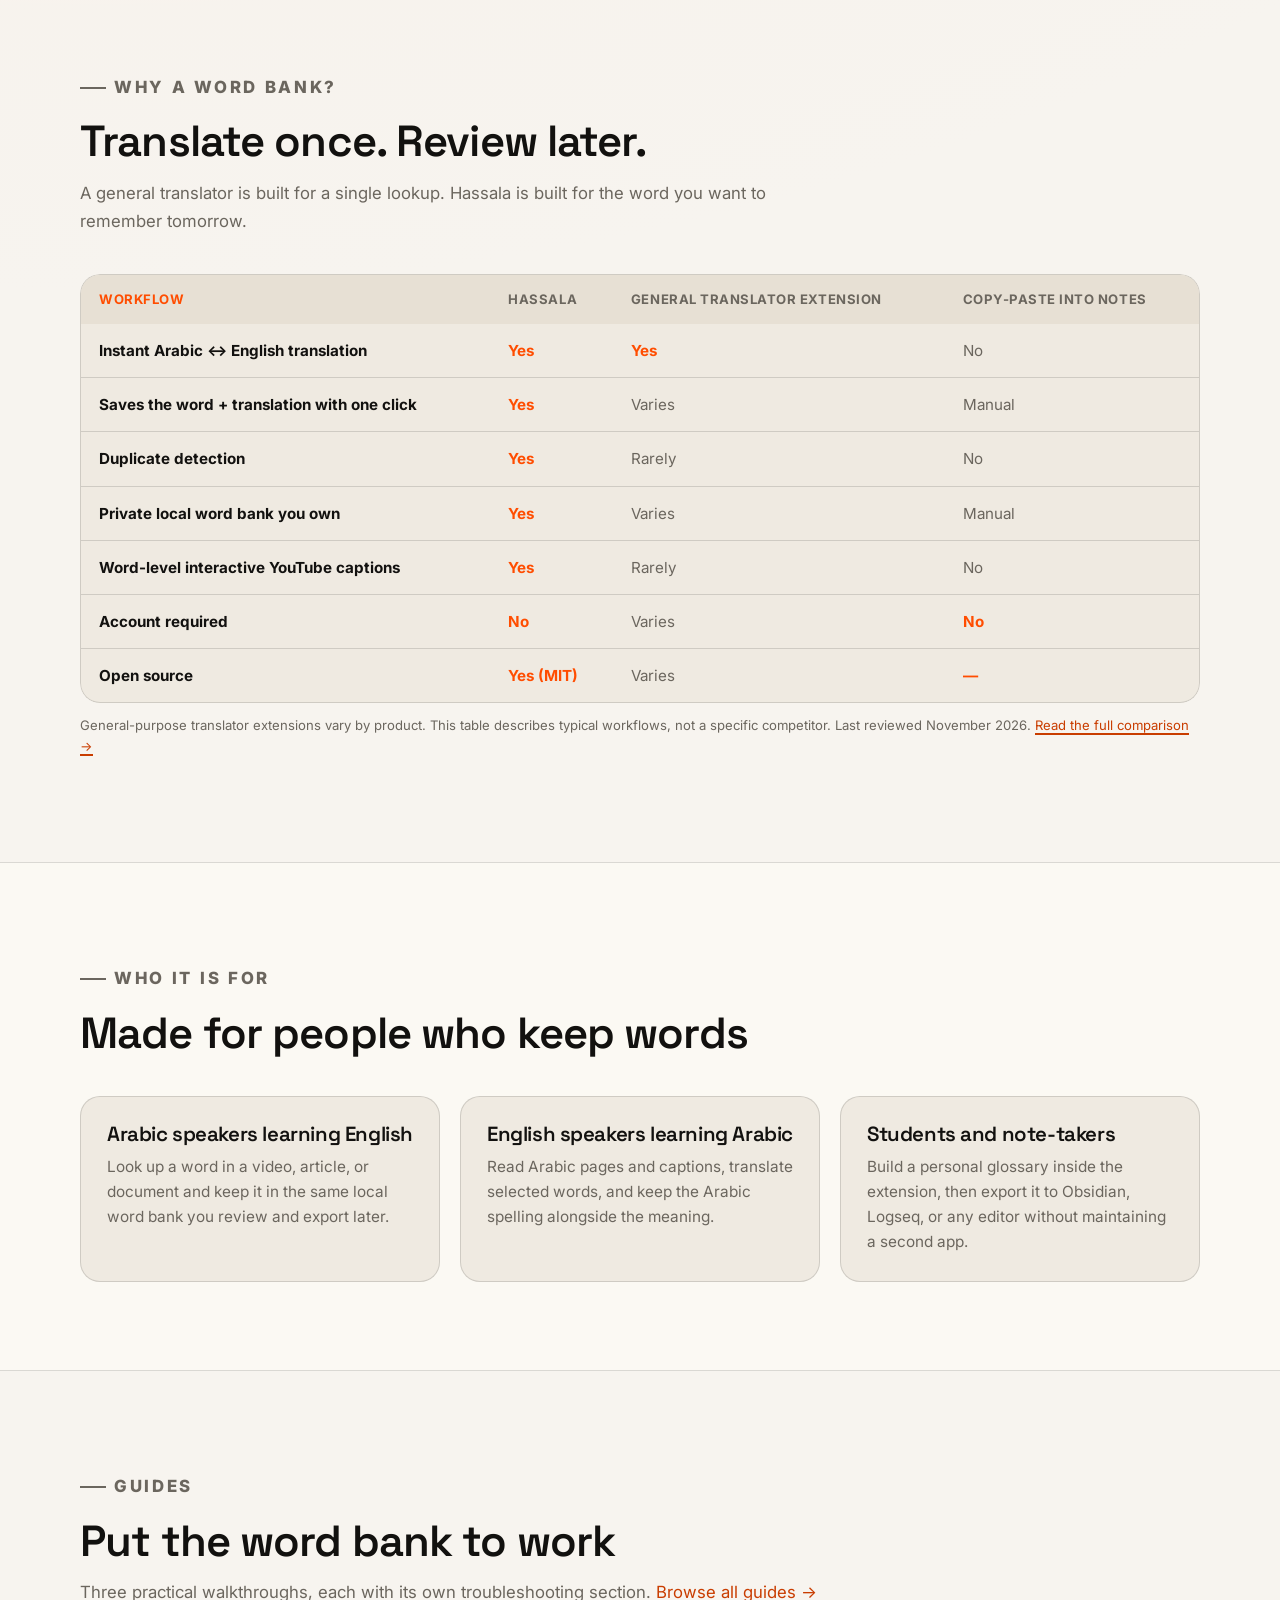
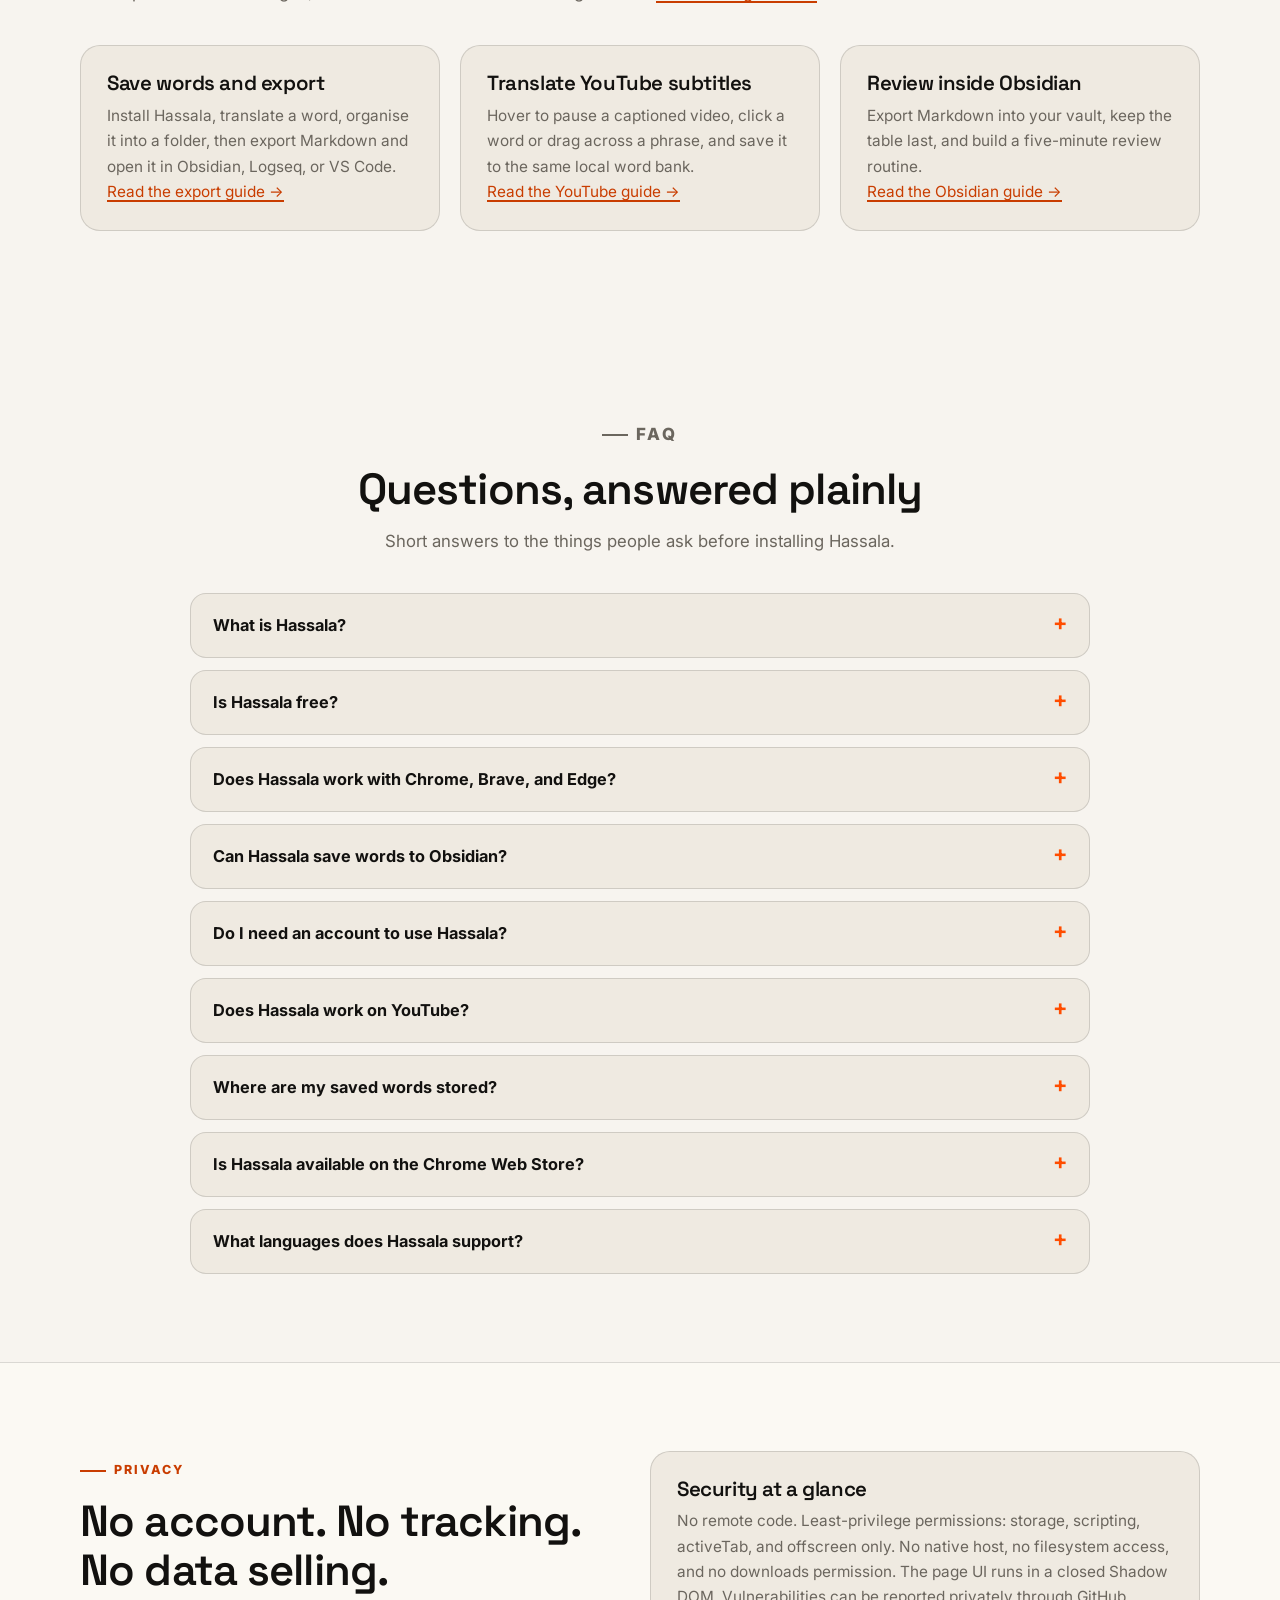
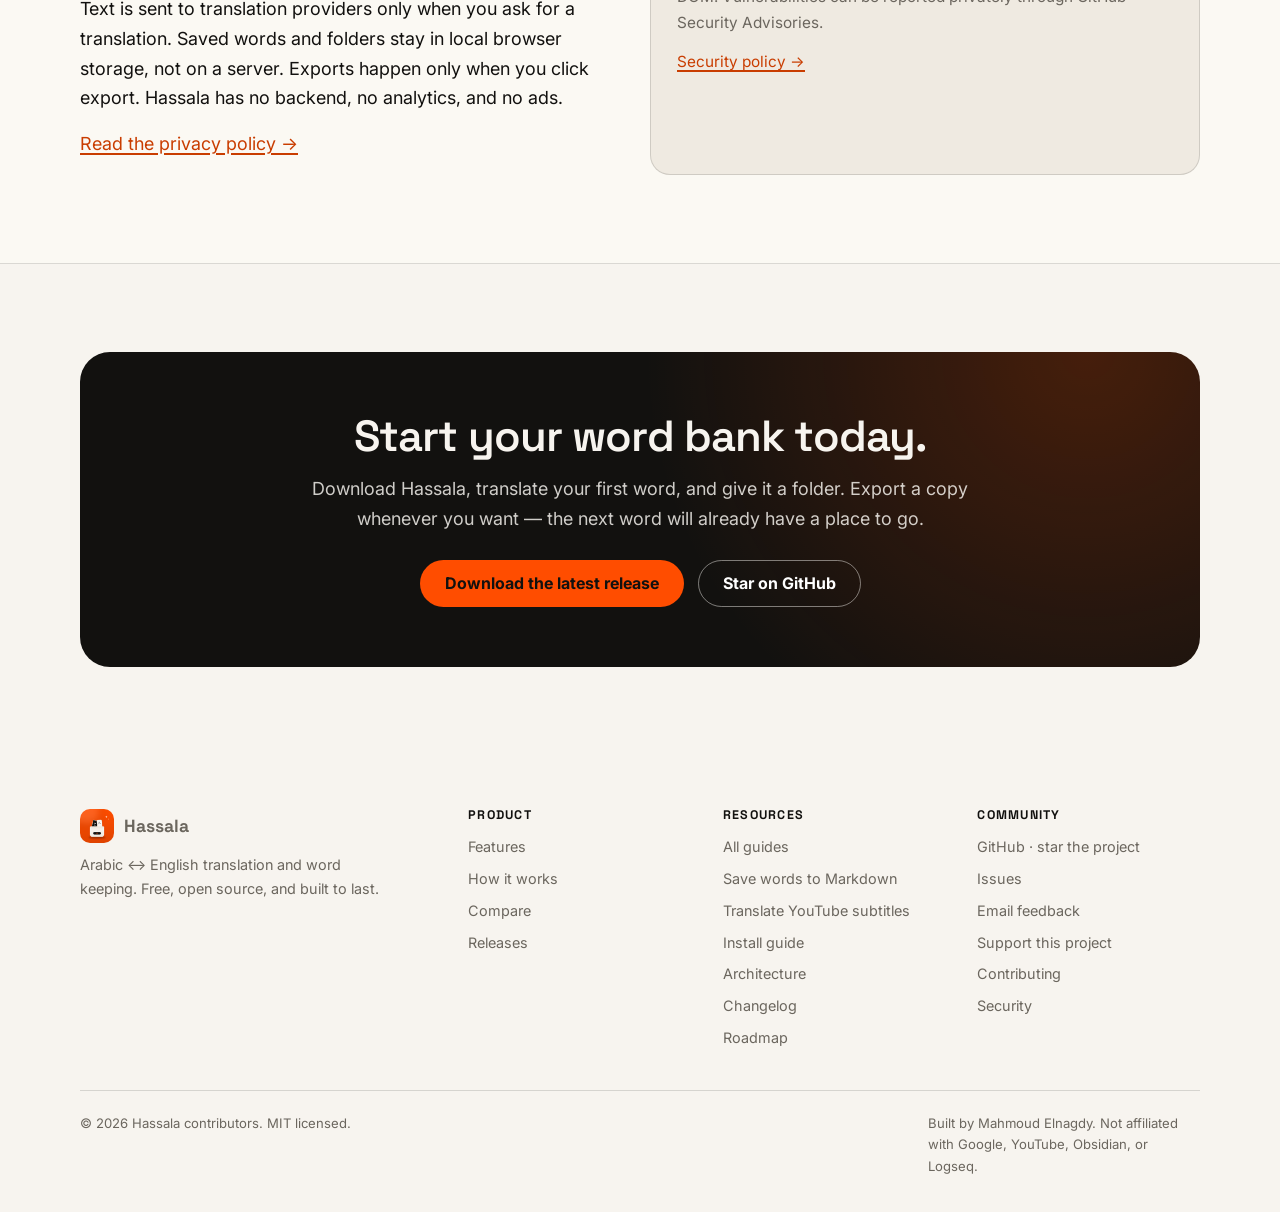
==== commit bc2b1020: "Apply the Nagdista identity to Hassala and wire the new domain into SEO Rebuild every brand asset in" ====
--- a/site/index.html
+++ b/site/index.html
@@ -2,23 +2,25 @@
 <html lang="en">
 <head>
   <meta charset="utf-8">
+  <meta name="google-site-verification" content="BxGIGgYgIAEDpfUP1RiTUpCBy_e0Reas2aukQHyE3bI">
   <meta name="viewport" content="width=device-width, initial-scale=1">
   <title>Hassala — Arabic ↔ English Chrome Translator &amp; Word Bank</title>
   <meta name="description" content="Hassala is a free, open-source Chrome extension that translates Arabic ↔ English, keeps every word in a private local word bank with folders, and makes YouTube subtitles interactive. Export to Markdown, TXT, CSV, or JSON whenever you want. No account, no tracking.">
-  <link rel="canonical" href="https://nagdista-dev.github.io/hassala/">
-  <link rel="alternate" hreflang="en" href="https://nagdista-dev.github.io/hassala/">
-  <link rel="alternate" hreflang="ar" href="https://nagdista-dev.github.io/hassala/ar/">
-  <link rel="alternate" hreflang="x-default" href="https://nagdista-dev.github.io/hassala/">
-  <meta name="theme-color" content="#0f6b63">
+  <link rel="canonical" href="https://hassala.nagdista.com/">
+  <link rel="alternate" hreflang="en" href="https://hassala.nagdista.com/">
+  <link rel="alternate" hreflang="ar" href="https://hassala.nagdista.com/ar/">
+  <link rel="alternate" hreflang="x-default" href="https://hassala.nagdista.com/">
+  <meta name="theme-color" content="#ff4d00">
   <meta name="robots" content="index, follow, max-image-preview:large">
-  <meta name="author" content="Hassala contributors">
+  <meta name="author" content="Mahmoud Elnagdy">
+  <link rel="author" href="https://nagdista.com/">
 
   <meta property="og:type" content="website">
   <meta property="og:site_name" content="Hassala">
   <meta property="og:title" content="Hassala — Arabic ↔ English Translator for Chrome">
   <meta property="og:description" content="Translate Arabic ↔ English, keep every word in a private local word bank with folders and export, and turn YouTube subtitles into a vocabulary lesson. Free, open source, no account.">
-  <meta property="og:url" content="https://nagdista-dev.github.io/hassala/">
-  <meta property="og:image" content="https://nagdista-dev.github.io/hassala/assets/social-preview-en.png">
+  <meta property="og:url" content="https://hassala.nagdista.com/">
+  <meta property="og:image" content="https://hassala.nagdista.com/assets/social-preview-en.png">
   <meta property="og:image:width" content="1280">
   <meta property="og:image:height" content="640">
   <meta property="og:image:alt" content="Hassala — Arabic ↔ English translator and private local word bank">
@@ -27,11 +29,15 @@
   <meta name="twitter:card" content="summary_large_image">
   <meta name="twitter:title" content="Hassala — Arabic ↔ English Translator for Chrome">
   <meta name="twitter:description" content="Translate Arabic ↔ English, keep every word in a local word bank with folders and export, and make YouTube subtitles interactive. Free and open source.">
-  <meta name="twitter:image" content="https://nagdista-dev.github.io/hassala/assets/social-preview-en.png">
-
+  <meta name="twitter:image" content="https://hassala.nagdista.com/assets/social-preview-en.png">
+
+  <link rel="icon" type="image/svg+xml" href="favicon.svg">
   <link rel="icon" type="image/png" href="assets/icon128.png">
-  <link rel="apple-touch-icon" href="assets/icon192.png">
+  <link rel="alternate icon" href="favicon.ico">
+  <link rel="apple-touch-icon" href="apple-touch-icon.png">
   <link rel="manifest" href="site.webmanifest">
+  <link rel="preload" href="assets/fonts/Inter-Variable.woff2" as="font" type="font/woff2" crossorigin>
+  <link rel="preload" href="assets/fonts/SpaceGrotesk-Variable.woff2" as="font" type="font/woff2" crossorigin>
   <link rel="preload" href="assets/fonts/BalooBhaijaan2-Variable.woff2" as="font" type="font/woff2" crossorigin>
   <link rel="stylesheet" href="assets/style.css">
 
@@ -40,15 +46,31 @@
     "@context": "https://schema.org",
     "@graph": [
       {
+        "@type": "Person",
+        "@id": "https://nagdista.com/#person",
+        "name": "Mahmoud Elnagdy",
+        "alternateName": ["Mahmoud Alnagdy", "محمود النجدي", "Nagdista"],
+        "jobTitle": "Full-Stack Developer",
+        "url": "https://nagdista.com/",
+        "email": "mailto:nagdista@gmail.com",
+        "knowsLanguage": ["ar", "en"],
+        "sameAs": [
+          "https://github.com/nagdista-dev",
+          "https://x.com/nagdista",
+          "https://www.linkedin.com/in/nagdista"
+        ]
+      },
+      {
         "@type": "SoftwareApplication",
-        "@id": "https://nagdista-dev.github.io/hassala/#app",
+        "@id": "https://hassala.nagdista.com/#app",
+        "author": { "@id": "https://nagdista.com/#person" },
         "name": "Hassala",
         "alternateName": ["حصالة", "Hassala Arabic Word Translator"],
         "applicationCategory": "EducationalApplication",
         "applicationSubCategory": "Language Learning",
         "operatingSystem": "Chrome, Brave, Edge, Chromium",
         "description": "Hassala is a free, open-source Chrome extension that translates Arabic and English, keeps words in a private local word bank with folders and export, and makes YouTube subtitles interactive.",
-        "url": "https://nagdista-dev.github.io/hassala/",
+        "url": "https://hassala.nagdista.com/",
         "downloadUrl": "https://github.com/nagdista-dev/hassala/releases/latest",
         "codeRepository": "https://github.com/nagdista-dev/hassala",
         "license": "https://opensource.org/licenses/MIT",
@@ -70,7 +92,7 @@
           "Pronunciation and copy buttons",
           "No account and no tracking"
         ],
-        "screenshot": "https://nagdista-dev.github.io/hassala/assets/social-preview-en.png",
+        "screenshot": "https://hassala.nagdista.com/assets/social-preview-en.png",
         "publisher": {
           "@type": "Organization",
           "name": "Hassala contributors",
@@ -79,15 +101,15 @@
       },
       {
         "@type": "WebSite",
-        "@id": "https://nagdista-dev.github.io/hassala/#website",
+        "@id": "https://hassala.nagdista.com/#website",
         "name": "Hassala",
-        "url": "https://nagdista-dev.github.io/hassala/",
+        "url": "https://hassala.nagdista.com/",
         "inLanguage": ["en", "ar"],
-        "about": { "@id": "https://nagdista-dev.github.io/hassala/#app" }
+        "about": { "@id": "https://hassala.nagdista.com/#app" }
       },
       {
         "@type": "FAQPage",
-        "@id": "https://nagdista-dev.github.io/hassala/#faq",
+        "@id": "https://hassala.nagdista.com/#faq",
         "mainEntity": [
           {
             "@type": "Question",
--- a/site/assets/style.css
+++ b/site/assets/style.css
@@ -1,3 +1,29 @@
+/* Nagdista identity type: Space Grotesk for display, Inter for body,
+   Baloo Bhaijaan 2 for Arabic. Self-hosted, OFL licensed. */
+@font-face {
+  font-family: "Space Grotesk";
+  src: url("fonts/SpaceGrotesk-Variable.woff2") format("woff2");
+  font-weight: 300 700;
+  font-style: normal;
+  font-display: swap;
+}
+
+@font-face {
+  font-family: "Inter";
+  src: url("fonts/Inter-Variable.woff2") format("woff2");
+  font-weight: 100 900;
+  font-style: normal;
+  font-display: swap;
+}
+
+@font-face {
+  font-family: "Alexandria";
+  src: url("fonts/Alexandria-Variable.woff2") format("woff2");
+  font-weight: 100 900;
+  font-style: normal;
+  font-display: swap;
+}
+
 @font-face {
   font-family: "Baloo Bhaijaan 2";
   src: url("fonts/BalooBhaijaan2-Variable.woff2") format("woff2");
@@ -7,19 +33,19 @@
 }
 
 :root {
-  --bg: #f7ecda;
-  --bg-soft: #fbf4e8;
-  --surface: #fffdf8;
-  --ink: #3d2e26;
-  --muted: #74604f;
-  --teal: #0f6b63;
-  --teal-dark: #0a4e48;
-  --teal-soft: #e3f0ec;
-  --rust: #b45a38;
-  --rust-soft: #f6e4da;
-  --gold: #c99a3f;
-  --line: #e5d5bc;
-  --shadow: 0 18px 40px rgba(61, 46, 38, 0.08);
+  /* Nagdista identity palette — https://nagdista.com/ */
+  --paper: #f7f4ef;
+  --paper-2: #efeae1;
+  --paper-3: #e7e0d4;
+  --ink: #12110f;
+  --ink-2: #2a2722;
+  --muted: #6b665e;
+  --accent: #ff4d00;
+  --accent-strong: #c93d00;
+  --accent-soft: #ffe3d6;
+  --line: rgba(18, 17, 15, 0.14);
+  --line-strong: rgba(18, 17, 15, 0.28);
+  --shadow: 0 18px 40px rgba(18, 17, 15, 0.07);
   --radius: 20px;
   --max: 1120px;
 }
@@ -38,14 +64,15 @@
 body {
   margin: 0;
   background:
-    radial-gradient(circle at 8% 12%, rgba(255, 253, 248, 0.9), transparent 38%),
-    radial-gradient(circle at 92% 4%, rgba(246, 228, 218, 0.7), transparent 34%),
-    var(--bg);
-  color: var(--ink);
-  font-family: "Baloo Bhaijaan 2", "Segoe UI", system-ui, sans-serif;
+    radial-gradient(circle at 8% 12%, rgba(255, 227, 214, 0.55), transparent 38%),
+    radial-gradient(circle at 92% 4%, rgba(231, 224, 212, 0.75), transparent 34%),
+    var(--paper);
+  color: var(--ink);
+  font-family: "Inter", "Baloo Bhaijaan 2", "Segoe UI", system-ui, sans-serif;
   font-size: 18px;
-  line-height: 1.7;
+  line-height: 1.65;
   text-rendering: optimizeLegibility;
+  -webkit-font-smoothing: antialiased;
 }
 
 img {
@@ -54,17 +81,17 @@
 }
 
 a {
-  color: var(--teal);
+  color: var(--accent-strong);
   text-decoration-thickness: 1.5px;
   text-underline-offset: 3px;
 }
 
 a:hover {
-  color: var(--teal-dark);
+  color: var(--ink);
 }
 
 :focus-visible {
-  outline: 3px solid var(--gold);
+  outline: 2px solid var(--accent);
   outline-offset: 3px;
   border-radius: 6px;
 }
@@ -73,23 +100,25 @@
 h2,
 h3 {
   margin: 0;
+  font-family: "Space Grotesk", "Alexandria", "Baloo Bhaijaan 2", "Segoe UI",
+    system-ui, sans-serif;
   line-height: 1.12;
   letter-spacing: -0.02em;
 }
 
 h1 {
   font-size: clamp(2.5rem, 5.2vw, 4.2rem);
-  font-weight: 800;
+  font-weight: 700;
 }
 
 h2 {
   font-size: clamp(1.9rem, 3.4vw, 2.9rem);
-  font-weight: 800;
+  font-weight: 600;
 }
 
 h3 {
   font-size: 1.28rem;
-  font-weight: 700;
+  font-weight: 600;
 }
 
 p {
@@ -100,7 +129,7 @@
   padding: 0.12em 0.38em;
   border: 1px solid var(--line);
   border-radius: 7px;
-  background: var(--bg-soft);
+  background: var(--paper-3);
   font-family: "DejaVu Sans Mono", ui-monospace, monospace;
   font-size: 0.84em;
   direction: ltr;
@@ -126,15 +155,15 @@
   z-index: 100;
   padding: 10px 16px;
   border-radius: 10px;
-  background: var(--teal);
-  color: #fff;
+  background: var(--accent);
+  color: var(--ink);
   font-weight: 700;
   transition: top 0.15s ease;
 }
 
 .skip-link:focus {
   top: 16px;
-  color: #fff;
+  color: var(--ink);
 }
 
 .wrap {
@@ -165,13 +194,16 @@
   width: 48px;
   height: 48px;
   border-radius: 14px;
-  box-shadow: 0 6px 14px rgba(61, 46, 38, 0.14);
+  box-shadow: 0 6px 14px rgba(18, 17, 15, 0.12);
 }
 
 .brand strong {
   display: block;
   color: var(--ink);
+  font-family: "Space Grotesk", "Alexandria", "Baloo Bhaijaan 2", "Segoe UI",
+    system-ui, sans-serif;
   font-size: 1.35rem;
+  font-weight: 700;
   line-height: 1;
   letter-spacing: -0.02em;
 }
@@ -202,34 +234,34 @@
 }
 
 .site-nav a:hover {
-  color: var(--teal);
+  color: var(--accent);
 }
 
 .site-nav .nav-cta {
   padding: 9px 16px;
   border-radius: 999px;
-  background: var(--teal);
-  color: #fff;
+  background: var(--accent);
+  color: var(--ink);
 }
 
 .site-nav .nav-cta:hover {
-  background: var(--teal-dark);
-  color: #fff;
+  background: var(--accent-strong);
+  color: var(--paper);
 }
 
 .lang-switch {
   padding: 7px 13px;
   border: 1.5px solid var(--line);
   border-radius: 999px;
-  background: var(--surface);
-  color: var(--teal) !important;
+  background: var(--paper-2);
+  color: var(--accent) !important;
   font-size: 0.88rem;
   font-weight: 700;
   text-decoration: none;
 }
 
 .lang-switch:hover {
-  border-color: var(--teal);
+  border-color: var(--accent);
 }
 
 .hero {
@@ -245,7 +277,7 @@
   align-items: center;
   gap: 8px;
   margin-bottom: 16px;
-  color: var(--rust);
+  color: var(--accent-strong);
   font-size: 0.78rem;
   font-weight: 800;
   letter-spacing: 0.16em;
@@ -282,8 +314,8 @@
   padding: 14px 24px;
   border: 1.5px solid transparent;
   border-radius: 999px;
-  background: var(--teal);
-  color: #fff;
+  background: var(--accent);
+  color: var(--ink);
   font-size: 1rem;
   font-weight: 700;
   line-height: 1.1;
@@ -293,20 +325,20 @@
 
 .button:hover {
   transform: translateY(-1px);
-  background: var(--teal-dark);
-  color: #fff;
+  background: var(--accent-strong);
+  color: var(--paper);
 }
 
 .button.secondary {
   border-color: var(--line);
-  background: var(--surface);
+  background: var(--paper-2);
   color: var(--ink);
 }
 
 .button.secondary:hover {
-  border-color: var(--teal);
-  background: var(--surface);
-  color: var(--teal);
+  border-color: var(--accent-strong);
+  background: var(--paper-2);
+  color: var(--accent-strong);
 }
 
 .button.ghost-light {
@@ -347,7 +379,7 @@
 .trust-row svg {
   width: 17px;
   height: 17px;
-  color: var(--teal);
+  color: var(--accent);
 }
 
 /* Hero demo */
@@ -369,7 +401,7 @@
   padding: 24px;
   border: 1.5px solid var(--line);
   border-radius: 26px;
-  background: var(--surface);
+  background: var(--paper-2);
   box-shadow: var(--shadow);
 }
 
@@ -396,8 +428,8 @@
   margin-inline-start: auto;
   padding: 4px 10px;
   border-radius: 999px;
-  background: var(--teal-soft);
-  color: var(--teal);
+  background: var(--accent-soft);
+  color: var(--accent);
   font-size: 0.7rem;
   letter-spacing: 0.05em;
 }
@@ -419,7 +451,7 @@
 
 .demo-translation {
   margin-top: 4px;
-  color: var(--teal);
+  color: var(--accent);
   font-size: clamp(1.8rem, 3.4vw, 2.5rem);
   font-weight: 800;
   line-height: 1.2;
@@ -453,8 +485,8 @@
 }
 
 .demo-save {
-  background: var(--teal);
-  color: #fff;
+  background: var(--accent);
+  color: var(--ink);
 }
 
 .demo-copy {
@@ -467,7 +499,7 @@
   padding: 14px 16px;
   border: 1.5px dashed var(--line);
   border-radius: 14px;
-  background: var(--bg-soft);
+  background: var(--paper-3);
   color: var(--muted);
   font-size: 0.82rem;
 }
@@ -484,7 +516,7 @@
 .demo-file code {
   border: 0;
   background: transparent;
-  color: var(--teal);
+  color: var(--accent);
   font-size: 0.9rem;
   font-weight: 600;
 }
@@ -543,7 +575,7 @@
   padding: 26px;
   border: 1.5px solid var(--line);
   border-radius: var(--radius);
-  background: var(--surface);
+  background: var(--paper-2);
 }
 
 .card h3 {
@@ -564,18 +596,18 @@
   height: 46px;
   margin-bottom: 16px;
   border-radius: 14px;
-  background: var(--teal-soft);
-  color: var(--teal);
+  background: var(--accent-soft);
+  color: var(--accent);
 }
 
 .icon.rust {
-  background: var(--rust-soft);
-  color: var(--rust);
+  background: var(--accent-soft);
+  color: var(--accent-strong);
 }
 
 .icon.gold {
-  background: #f7edd6;
-  color: #8a6415;
+  background: var(--accent-soft);
+  color: var(--accent-strong);
 }
 
 .icon svg {
@@ -598,7 +630,7 @@
   padding: 28px 24px 24px;
   border: 1.5px solid var(--line);
   border-radius: var(--radius);
-  background: var(--surface);
+  background: var(--paper-2);
 }
 
 .step::before {
@@ -611,8 +643,8 @@
   height: 38px;
   margin-bottom: 16px;
   border-radius: 50%;
-  background: var(--teal);
-  color: #fff;
+  background: var(--accent);
+  color: var(--ink);
   font-size: 1rem;
   font-weight: 800;
 }
@@ -635,7 +667,7 @@
   border-spacing: 0;
   border: 1.5px solid var(--line);
   border-radius: var(--radius);
-  background: var(--surface);
+  background: var(--paper-2);
   overflow: hidden;
   font-size: 0.95rem;
 }
@@ -660,7 +692,7 @@
 .fact-table th,
 .compare-table thead th {
   width: 34%;
-  background: var(--bg-soft);
+  background: var(--paper-3);
   color: var(--ink);
   font-weight: 700;
 }
@@ -674,7 +706,7 @@
 }
 
 .compare-table thead th:first-child {
-  color: var(--teal);
+  color: var(--accent);
 }
 
 .compare-table td:first-child {
@@ -682,7 +714,7 @@
 }
 
 .compare-table .yes {
-  color: var(--teal);
+  color: var(--accent);
   font-weight: 700;
 }
 
@@ -719,7 +751,7 @@
 }
 
 .breadcrumbs a:hover {
-  color: var(--teal);
+  color: var(--accent);
   text-decoration: underline;
 }
 
@@ -785,7 +817,7 @@
   padding: 18px 20px;
   border: 1.5px solid var(--line);
   border-radius: 14px;
-  background: var(--surface);
+  background: var(--paper-2);
   font-size: 0.88rem;
   line-height: 1.6;
   direction: ltr;
@@ -805,7 +837,7 @@
   border: 1.5px solid var(--line);
   border-bottom-width: 2.5px;
   border-radius: 6px;
-  background: var(--surface);
+  background: var(--paper-2);
   color: var(--ink);
   font-family: inherit;
   font-size: 0.82em;
@@ -815,11 +847,11 @@
 .article .note {
   margin: 24px 0;
   padding: 18px 22px;
-  border-inline-start: 4px solid var(--gold);
+  border-inline-start: 4px solid var(--accent);
   border-radius: 14px;
   border-start-start-radius: 0;
   border-end-start-radius: 0;
-  background: var(--surface);
+  background: var(--paper-2);
   color: var(--muted);
   font-size: 0.94rem;
 }
@@ -833,7 +865,7 @@
   padding: 28px;
   border: 1.5px solid var(--line);
   border-radius: var(--radius);
-  background: var(--surface);
+  background: var(--paper-2);
 }
 
 .article .next-step h2 {
@@ -848,9 +880,9 @@
 .callout {
   align-self: start;
   padding: 28px;
-  border-inline-start: 5px solid var(--gold);
+  border-inline-start: 5px solid var(--accent);
   border-radius: 0 var(--radius) var(--radius) 0;
-  background: var(--surface);
+  background: var(--paper-2);
   box-shadow: var(--shadow);
 }
 
@@ -879,7 +911,7 @@
 .faq-item {
   border: 1.5px solid var(--line);
   border-radius: 16px;
-  background: var(--surface);
+  background: var(--paper-2);
 }
 
 .faq-item summary {
@@ -899,7 +931,7 @@
   content: "+";
   float: inline-end;
   margin-inline-start: 16px;
-  color: var(--teal);
+  color: var(--accent);
   font-size: 1.35rem;
   font-weight: 700;
   line-height: 1;
@@ -925,14 +957,14 @@
   padding: clamp(38px, 6vw, 60px);
   border-radius: 30px;
   background:
-    radial-gradient(circle at 90% 0%, rgba(201, 154, 63, 0.28), transparent 40%),
-    var(--teal-dark);
-  color: #fffdf8;
+    radial-gradient(circle at 90% 0%, rgba(255, 77, 0, 0.22), transparent 42%),
+    var(--ink);
+  color: var(--paper);
   text-align: center;
 }
 
 .cta-band h2 {
-  color: #fffdf8;
+  color: var(--paper);
 }
 
 .cta-band p {
@@ -966,7 +998,9 @@
   align-items: center;
   gap: 10px;
   color: var(--ink);
-  font-weight: 800;
+  font-family: "Space Grotesk", "Alexandria", "Baloo Bhaijaan 2", "Segoe UI",
+    system-ui, sans-serif;
+  font-weight: 700;
   font-size: 1.1rem;
   text-decoration: none;
 }
@@ -1007,7 +1041,7 @@
 }
 
 .site-footer a:hover {
-  color: var(--teal);
+  color: var(--accent);
   text-decoration: underline;
 }
 
@@ -1024,10 +1058,18 @@
   margin: 0;
 }
 
-/* Arabic page */
+/* Arabic page — Latin runs stay in Inter, Arabic falls back to Baloo Bhaijaan 2. */
 [dir="rtl"] body,
 html[dir="rtl"] body {
-  font-family: "Baloo Bhaijaan 2", "Segoe UI", Tahoma, sans-serif;
+  font-family: "Inter", "Baloo Bhaijaan 2", "Segoe UI", Tahoma, sans-serif;
+}
+
+html[dir="rtl"] h1,
+html[dir="rtl"] h2,
+html[dir="rtl"] h3,
+html[dir="rtl"] .brand strong,
+html[dir="rtl"] .footer-brand {
+  letter-spacing: 0;
 }
 
 html[dir="rtl"] .brand-sub,
@@ -1064,7 +1106,7 @@
 }
 
 html[dir="rtl"] .callout {
-  border-inline-start: 5px solid var(--gold);
+  border-inline-start: 5px solid var(--accent);
   border-radius: var(--radius) 0 0 var(--radius);
 }
 
